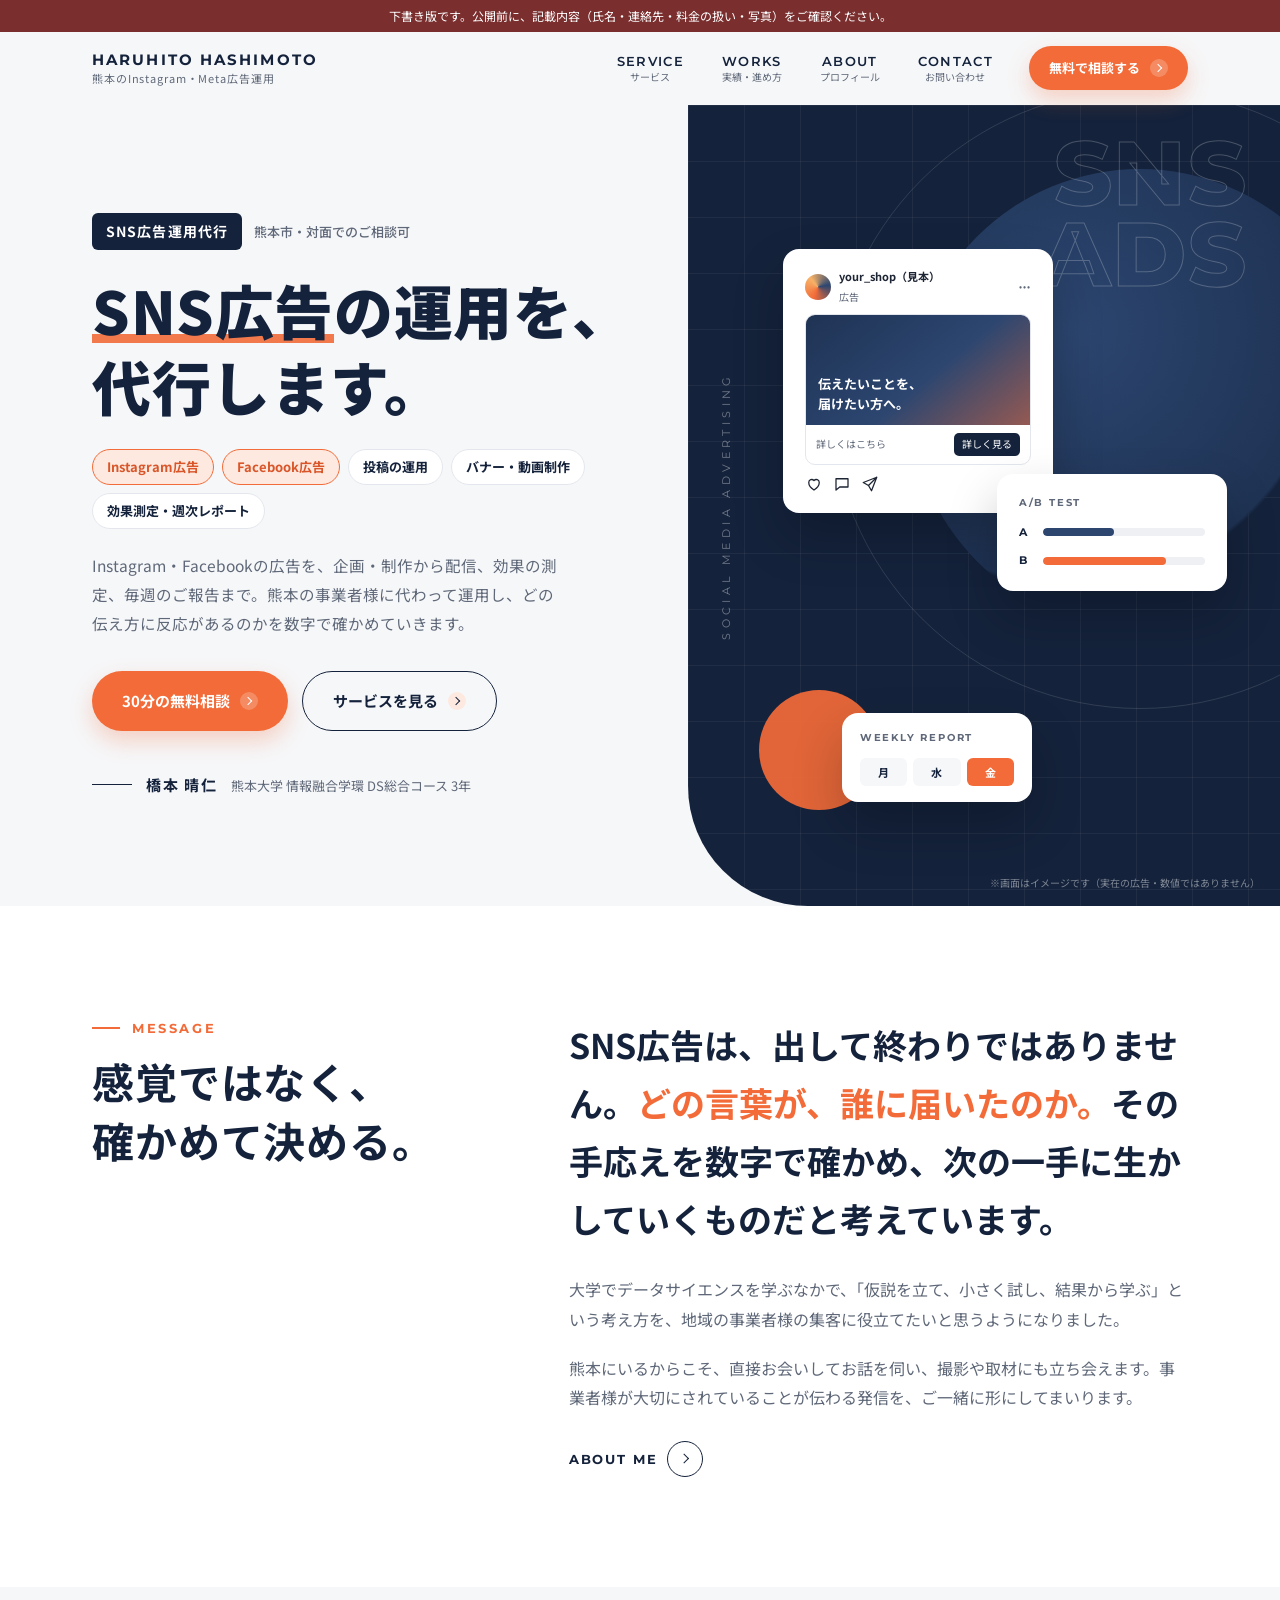
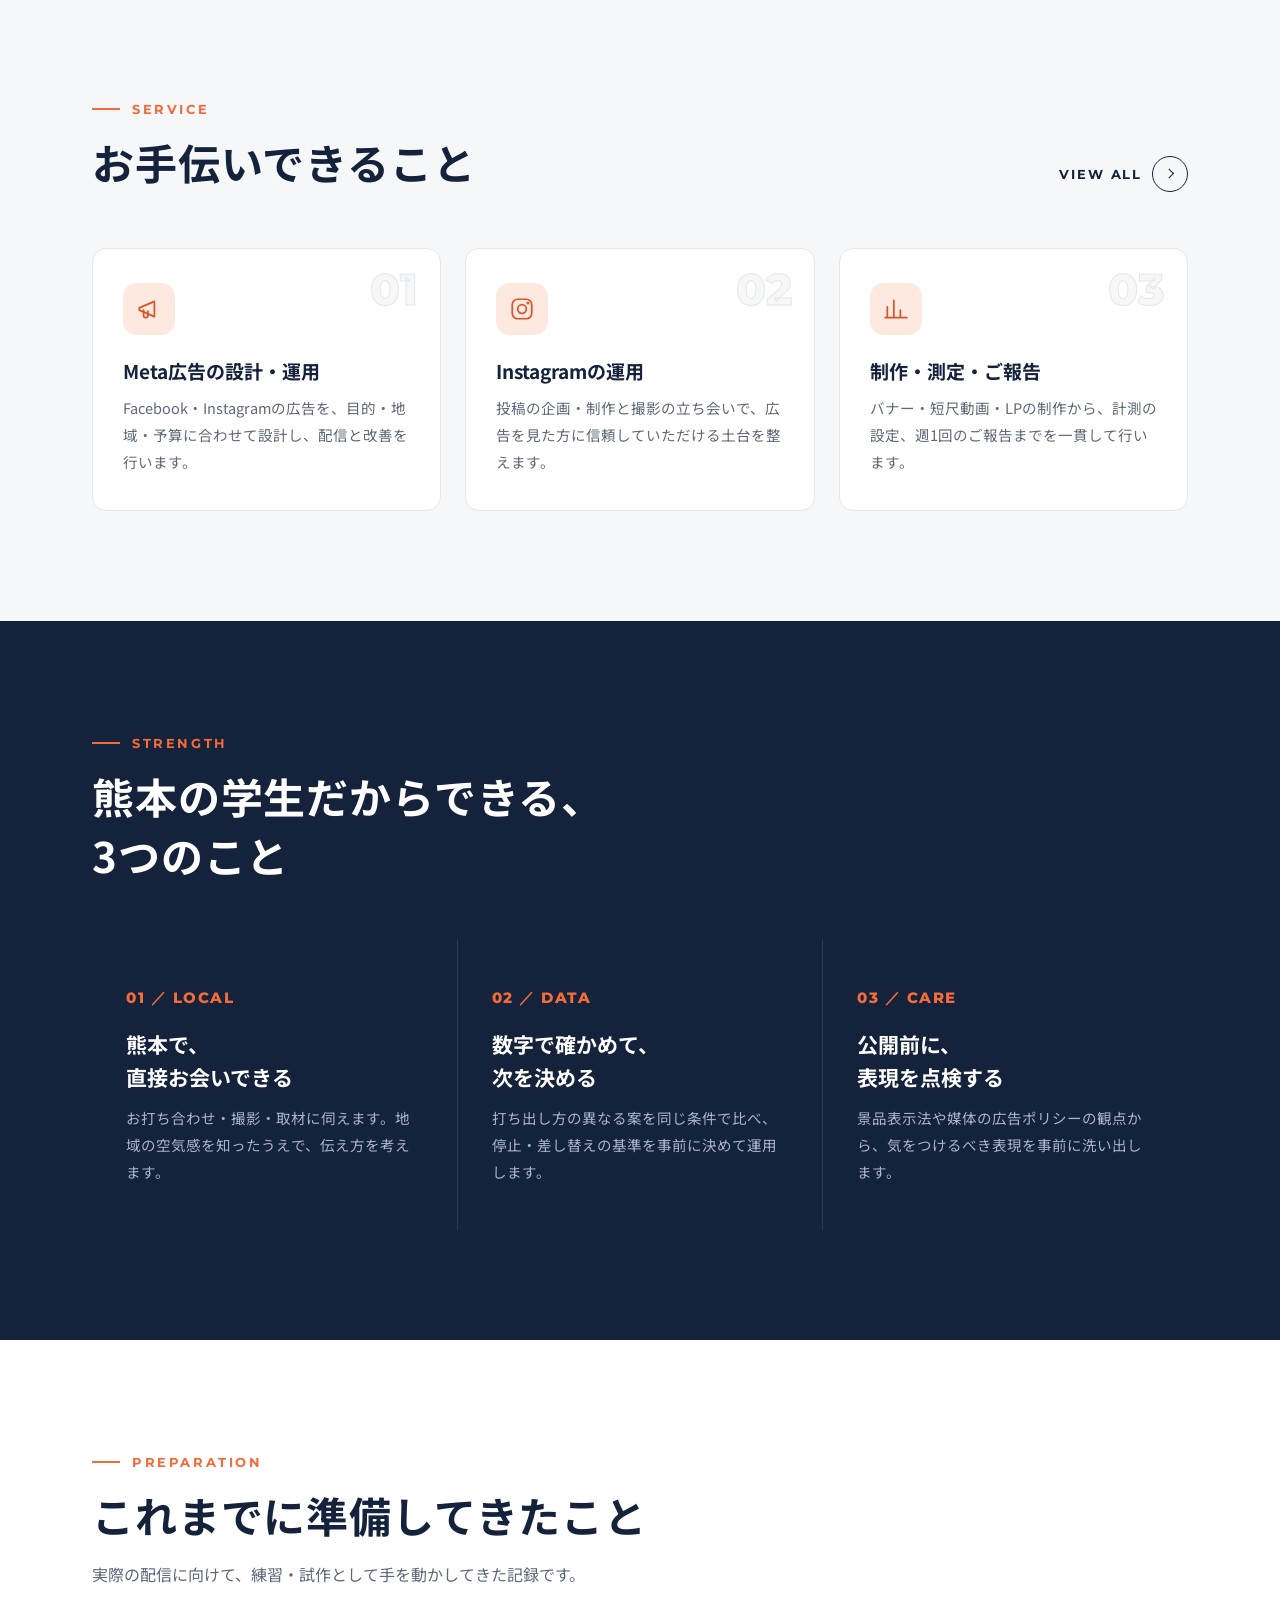
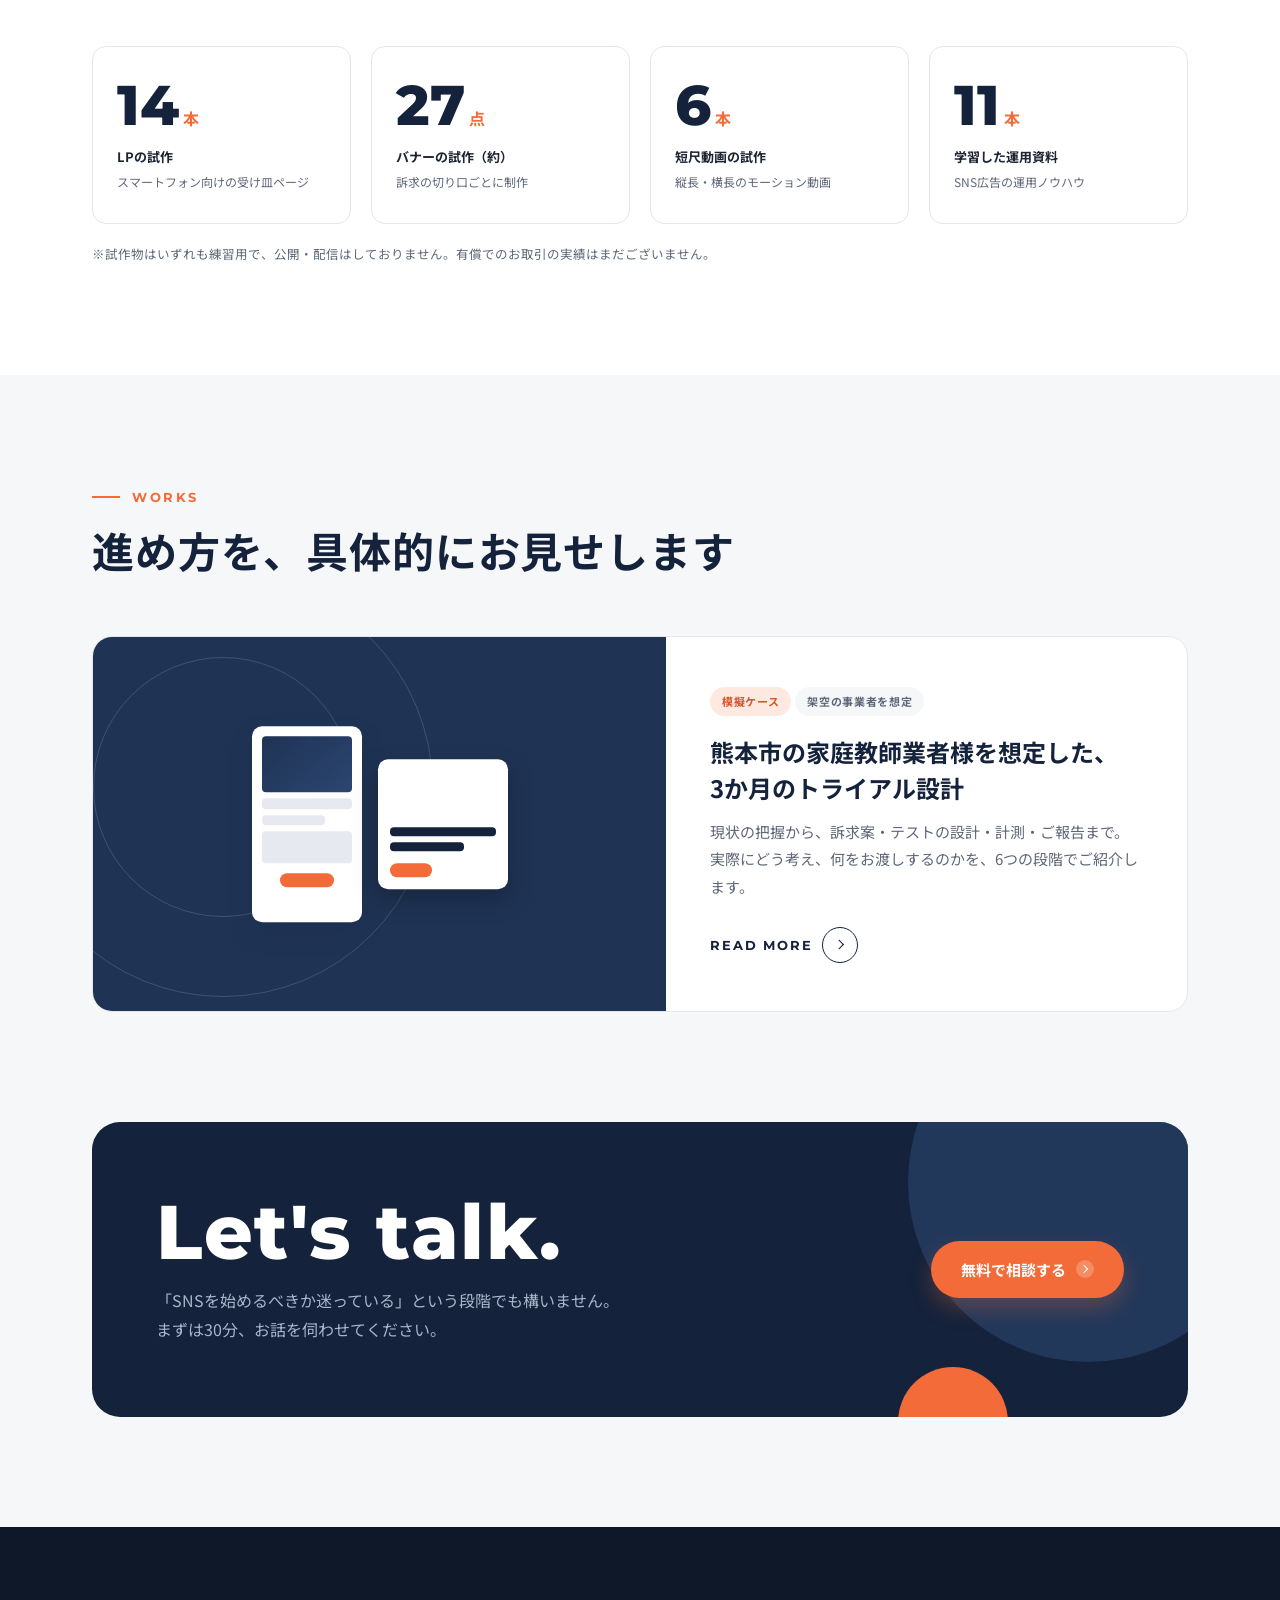
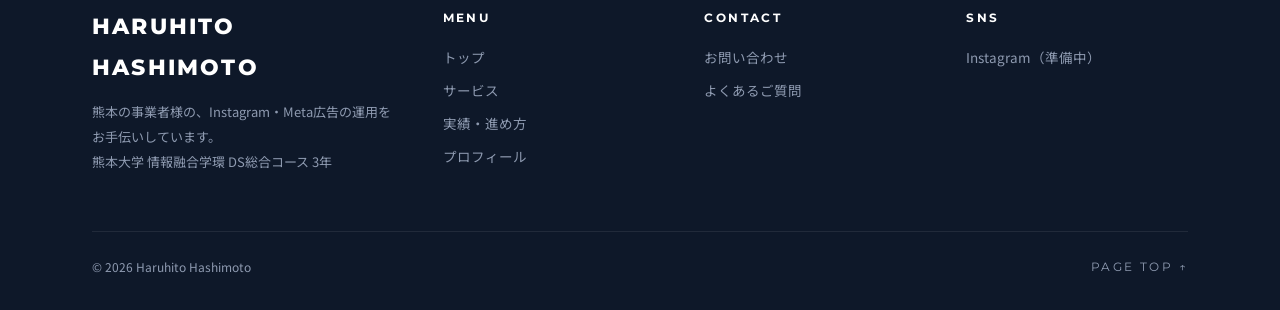
==== index.html @ 1f20626f "SNS広告運用の自己紹介HP（下書き版）を追加 Co-Authored-By: Claude Opus 5.5 <noreply@anthropic.com>" ====
<!doctype html>
<html lang="ja">
<head>
<meta charset="utf-8">
<meta name="viewport" content="width=device-width, initial-scale=1">
<title>熊本のInstagram・Meta広告運用｜橋本 晴仁</title>
<meta name="description" content="熊本の事業者様のInstagram・Meta広告の運用を、数字で確かめながらお手伝いします。熊本大学 情報融合学環 DS総合コース 3年 橋本 晴仁。">
<meta name="robots" content="noindex, nofollow"><!-- 下書きのため。公開時に外す -->
<link rel="preconnect" href="https://fonts.googleapis.com"><link rel="preconnect" href="https://fonts.gstatic.com" crossorigin>
<link href="https://fonts.googleapis.com/css2?family=Montserrat:wght@500;600;700;800&family=Noto+Sans+JP:wght@400;500;700;900&display=swap" rel="stylesheet">
<link rel="stylesheet" href="assets/style.css">
</head>
<body data-page="top">
<div id="site-header"></div>

<main>
  <!-- ファーストビュー：左に見出し、右に紺の面＋円＋重ねたカード -->
  <section class="fv">
    <div class="fv-text">
      <div class="fv-badge rv"><span>SNS広告運用代行</span>熊本市・対面でのご相談可</div>
      <h1 class="rv d1"><span class="ln"><span class="hl">SNS広告</span>の運用を、</span><br><span class="ln">代行します。</span></h1>
      <ul class="fv-tags rv d2" aria-label="対応内容">
        <li>Instagram広告</li><li>Facebook広告</li><li>投稿の運用</li><li>バナー・動画制作</li><li>効果測定・週次レポート</li>
      </ul>
      <p class="fv-lead rv d2">Instagram・Facebookの広告を、企画・制作から配信、効果の測定、毎週のご報告まで。熊本の事業者様に代わって運用し、どの伝え方に反応があるのかを数字で確かめていきます。</p>
      <div class="fv-cta rv d3">
        <a href="contact.html" class="btn btn-accent">30分の無料相談<span class="arw"></span></a>
        <a href="service.html" class="btn btn-line">サービスを見る<span class="arw"></span></a>
      </div>
      <div class="fv-who rv d3"><span><b>橋本 晴仁</b>　熊本大学 情報融合学環 DS総合コース 3年</span></div>
    </div>
    <div class="fv-visual" aria-hidden="true">
      <div class="grid"></div>
      <div class="orb o2"></div><div class="orb o1"></div><div class="orb o3"></div>
      <div class="vtext">SOCIAL MEDIA ADVERTISING</div>
      <div class="fv-big">SNS<br>ADS</div>
      <div class="fv-card c1">
        <div class="post-head"><i class="av"></i><div><b>your_shop（見本）</b><small>広告</small></div><span class="dots">•••</span></div>
        <div class="mini-ad"><div class="img">伝えたいことを、<br>届けたい方へ。</div><div class="bar"><span>詳しくはこちら</span><i>詳しく見る</i></div></div>
        <div class="post-act"><svg viewBox="0 0 24 24"><path d="M12 20s-7-4.4-7-10a4 4 0 0 1 7-2.6A4 4 0 0 1 19 10c0 5.6-7 10-7 10z"/></svg><svg viewBox="0 0 24 24"><path d="M4 5h16v11H9l-5 4z"/></svg><svg viewBox="0 0 24 24"><path d="M21 3L10 14M21 3l-7 18-4-7-7-4z"/></svg></div>
      </div>
      <div class="fv-card c2">
        <div class="cap">A/B TEST</div>
        <div class="ab">
          <div class="row"><b>A</b><div class="tr"><div class="fill" style="--w:44%"></div></div></div>
          <div class="row"><b>B</b><div class="tr"><div class="fill" style="--w:76%"></div></div></div>
        </div>
      </div>
      <div class="fv-card c3">
        <div class="cap">WEEKLY REPORT</div>
        <div class="week-mini"><span>月</span><span>水</span><span class="on">金</span></div>
      </div>
      <div class="fv-note">※画面はイメージです（実在の広告・数値ではありません）</div>
    </div>
    
  </section>

  <!-- メッセージ -->
  <section class="sec white">
    <div class="wrap message">
      <div class="head rv" style="margin:0"><span class="label">Message</span><h2>感覚ではなく、<br>確かめて決める。</h2></div>
      <div class="rv d1">
        <p class="big">SNS広告は、出して終わりではありません。<em>どの言葉が、誰に届いたのか。</em>その手応えを数字で確かめ、次の一手に生かしていくものだと考えています。</p>
        <div class="body" style="margin-top:28px">
          <p>大学でデータサイエンスを学ぶなかで、「仮説を立て、小さく試し、結果から学ぶ」という考え方を、地域の事業者様の集客に役立てたいと思うようになりました。</p>
          <p>熊本にいるからこそ、直接お会いしてお話を伺い、撮影や取材にも立ち会えます。事業者様が大切にされていることが伝わる発信を、ご一緒に形にしてまいります。</p>
        </div>
        <p style="margin-top:28px"><a href="about.html" class="more">ABOUT ME<i></i></a></p>
      </div>
    </div>
  </section>

  <!-- サービス -->
  <section class="sec">
    <div class="wrap">
      <div class="head rv" style="display:flex;justify-content:space-between;align-items:end;flex-wrap:wrap;gap:20px">
        <div><span class="label">Service</span><h2>お手伝いできること</h2></div>
        <a href="service.html" class="more">VIEW ALL<i></i></a>
      </div>
      <div class="cards">
        <a href="service.html#ads" class="card rv">
          <span class="no">01</span>
          <div class="ic"><svg viewBox="0 0 24 24"><path d="M3 11l14-6v14L3 13z"/><path d="M7 13v5a2 2 0 0 0 4 0v-4"/></svg></div>
          <h3>Meta広告の設計・運用</h3>
          <p>Facebook・Instagramの広告を、目的・地域・予算に合わせて設計し、配信と改善を行います。</p>
        </a>
        <a href="service.html#instagram" class="card rv d1">
          <span class="no">02</span>
          <div class="ic"><svg viewBox="0 0 24 24"><rect x="3" y="3" width="18" height="18" rx="5"/><circle cx="12" cy="12" r="4"/><circle cx="17.5" cy="6.5" r=".6"/></svg></div>
          <h3>Instagramの運用</h3>
          <p>投稿の企画・制作と撮影の立ち会いで、広告を見た方に信頼していただける土台を整えます。</p>
        </a>
        <a href="service.html#creative" class="card rv d2">
          <span class="no">03</span>
          <div class="ic"><svg viewBox="0 0 24 24"><path d="M4 20V10M10 20V4M16 20v-7M22 20H2"/></svg></div>
          <h3>制作・測定・ご報告</h3>
          <p>バナー・短尺動画・LPの制作から、計測の設定、週1回のご報告までを一貫して行います。</p>
        </a>
      </div>
    </div>
  </section>

  <!-- 強み -->
  <section class="sec navy">
    <div class="wrap">
      <div class="head rv"><span class="label">Strength</span><h2>熊本の学生だからできる、<br>3つのこと</h2></div>
      <div class="strengths rv">
        <div class="strength"><div class="num">01 ／ LOCAL</div><h3>熊本で、<br>直接お会いできる</h3><p>お打ち合わせ・撮影・取材に伺えます。地域の空気感を知ったうえで、伝え方を考えます。</p></div>
        <div class="strength"><div class="num">02 ／ DATA</div><h3>数字で確かめて、<br>次を決める</h3><p>打ち出し方の異なる案を同じ条件で比べ、停止・差し替えの基準を事前に決めて運用します。</p></div>
        <div class="strength"><div class="num">03 ／ CARE</div><h3>公開前に、<br>表現を点検する</h3><p>景品表示法や媒体の広告ポリシーの観点から、気をつけるべき表現を事前に洗い出します。</p></div>
      </div>
    </div>
  </section>

  <!-- 準備の記録（数字） -->
  <section class="sec white">
    <div class="wrap">
      <div class="head rv"><span class="label">Preparation</span><h2>これまでに準備してきたこと</h2><p>実際の配信に向けて、練習・試作として手を動かしてきた記録です。</p></div>
      <div class="stats">
        <div class="stat rv"><div class="v" data-count="16">16<small>本</small></div><div class="k">LPの試作</div><div class="d">スマートフォン向けの受け皿ページ</div></div>
        <div class="stat rv d1"><div class="v" data-count="30">30<small>点</small></div><div class="k">バナーの試作（約）</div><div class="d">訴求の切り口ごとに制作</div></div>
        <div class="stat rv d2"><div class="v" data-count="7">7<small>本</small></div><div class="k">短尺動画の試作</div><div class="d">縦長・横長のモーション動画</div></div>
        <div class="stat rv d3"><div class="v" data-count="12">12<small>本</small></div><div class="k">学習した運用資料</div><div class="d">SNS広告の運用ノウハウ</div></div>
      </div>
      <p class="small-note">※試作物はいずれも練習用で、公開・配信はしておりません。有償でのお取引の実績はまだございません。</p>
    </div>
  </section>

  <!-- 実績・進め方 -->
  <section class="sec">
    <div class="wrap">
      <div class="head rv"><span class="label">Works</span><h2>進め方を、具体的にお見せします</h2></div>
      <a href="works.html" class="case-teaser rv">
        <div class="vis" aria-hidden="true">
          <div class="ring" style="width:420px;height:420px;left:-80px;top:-60px"></div>
          <div class="ring" style="width:260px;height:260px;left:0;top:20px"></div>
          <div style="position:absolute;left:50%;top:50%;transform:translate(-50%,-50%);display:flex;gap:16px;align-items:center">
            <div class="m-lp" style="width:110px"><i class="h"></i><i style="height:6%"></i><i style="height:6%;width:70%"></i><i style="height:18%"></i><i class="b"></i></div>
            <div class="m-banner" style="width:130px"><i></i><i></i><i></i></div>
          </div>
        </div>
        <div class="body">
          <span class="chip">模擬ケース</span> <span class="chip gray">架空の事業者を想定</span>
          <h3 style="font-size:24px;color:var(--navy);margin:18px 0 12px;line-height:1.5">熊本市の家庭教師業者様を想定した、<br>3か月のトライアル設計</h3>
          <p style="color:var(--muted);font-size:15px">現状の把握から、訴求案・テストの設計・計測・ご報告まで。実際にどう考え、何をお渡しするのかを、6つの段階でご紹介します。</p>
          <p style="margin-top:26px"><span class="more">READ MORE<i></i></span></p>
        </div>
      </a>
    </div>
  </section>

  <!-- CTA -->
  <section class="sec" style="padding-top:0">
    <div class="wrap">
      <div class="cta-band rv">
        <div>
          <div class="en">Let's talk.</div>
          <p>「SNSを始めるべきか迷っている」という段階でも構いません。<br>まずは30分、お話を伺わせてください。</p>
        </div>
        <a href="contact.html" class="btn btn-accent">無料で相談する<span class="arw"></span></a>
      </div>
    </div>
  </section>
</main>

<div id="site-footer"></div>
<script src="assets/main.js"></script>
</body>
</html>
---- assets/style.css ----
/* =========================================================
   橋本 晴仁 ｜ 熊本のInstagram・Meta広告運用 HP 共通スタイル
   配色の割合：ベース70（明るいグレー・白）／メイン25（紺）／アクセント5（オレンジ）
   ========================================================= */
:root{
  --base:#f6f7f9; --white:#fff;
  --navy:#14223b; --navy-2:#1f3354; --navy-3:#2c4670;
  --accent:#f26b38; --accent-d:#d9562a; --accent-soft:#fde9df;
  --ink:#1d2433; --muted:#5f6878; --line:#e3e6ec;
  --en:"Montserrat",sans-serif;
  --radius:14px;
  --sec:110px;
  --ease:cubic-bezier(.25,1,.5,1);
}
*{margin:0;padding:0;box-sizing:border-box}
html{scroll-behavior:smooth}
body{font-family:"Noto Sans JP",sans-serif;font-size:16px;line-height:1.85;color:var(--ink);background:var(--base);-webkit-font-smoothing:antialiased}
a{color:inherit;text-decoration:none}
img{max-width:100%;display:block}
ul{list-style:none}
.wrap{max-width:1160px;margin:0 auto;padding:0 32px}
.en{font-family:var(--en)}
.sr{position:absolute;width:1px;height:1px;overflow:hidden;clip:rect(0 0 0 0)}

/* 下書き帯 */
.draft{background:#7a2e2e;color:#fff;font-size:12px;text-align:center;padding:5px 16px;position:relative;z-index:1001}

/* ---------- ヘッダー（固定・半透明＋ぼかし） ---------- */
.site-header{position:sticky;top:0;z-index:1000;background:rgba(246,247,249,.86);backdrop-filter:blur(10px);-webkit-backdrop-filter:blur(10px);border-bottom:1px solid transparent;transition:border-color .3s,background .3s}
.site-header.scrolled{border-color:var(--line);background:rgba(255,255,255,.92)}
.site-header .wrap{display:flex;align-items:center;justify-content:space-between;height:72px}
.brand{display:flex;flex-direction:column;line-height:1.2}
.brand .en{font-weight:700;font-size:15px;letter-spacing:.14em;color:var(--navy)}
.brand small{font-size:11px;color:var(--muted);letter-spacing:.08em;margin-top:3px}
.gnav{display:flex;align-items:center;gap:6px}
.gnav a.item{display:flex;flex-direction:column;align-items:center;padding:6px 16px;line-height:1.3;position:relative}
.gnav a.item .en{font-size:13px;font-weight:600;letter-spacing:.1em;color:var(--navy)}
.gnav a.item small{font-size:10px;color:var(--muted)}
.gnav a.item::after{content:"";position:absolute;left:16px;right:16px;bottom:0;height:2px;background:var(--accent);transform:scaleX(0);transform-origin:left;transition:transform .35s var(--ease)}
.gnav a.item:hover::after,.gnav a.item[aria-current="page"]::after{transform:scaleX(1)}
.gnav .btn{margin-left:14px}
.menu-btn{display:none;width:44px;height:44px;border:none;background:none;cursor:pointer;position:relative}
.menu-btn span{position:absolute;left:11px;right:11px;height:2px;background:var(--navy);transition:transform .3s,opacity .3s}
.menu-btn span:nth-child(1){top:16px}.menu-btn span:nth-child(2){top:21px}.menu-btn span:nth-child(3){top:26px}
body.menu-open .menu-btn span:nth-child(1){transform:translateY(5px) rotate(45deg)}
body.menu-open .menu-btn span:nth-child(2){opacity:0}
body.menu-open .menu-btn span:nth-child(3){transform:translateY(-5px) rotate(-45deg)}

/* ---------- ボタン ---------- */
.btn{display:inline-flex;align-items:center;gap:10px;font-weight:700;font-size:15px;padding:15px 30px;border-radius:999px;transition:transform .3s var(--ease),box-shadow .3s,background .3s;cursor:pointer;border:none;font-family:inherit}
.btn .arw{display:inline-block;width:18px;height:18px;border-radius:50%;background:rgba(255,255,255,.22);position:relative;transition:transform .3s var(--ease)}
.btn .arw::after{content:"";position:absolute;left:5px;top:6px;width:5px;height:5px;border-top:1.6px solid currentColor;border-right:1.6px solid currentColor;transform:rotate(45deg)}
.btn:hover{transform:translateY(-3px)}
.btn:hover .arw{transform:translateX(3px)}
.btn-accent{background:var(--accent);color:#fff;box-shadow:0 10px 22px rgba(242,107,56,.28)}
.btn-accent:hover{background:var(--accent-d);box-shadow:0 14px 26px rgba(242,107,56,.34)}
.btn-navy{background:var(--navy);color:#fff;box-shadow:0 10px 22px rgba(20,34,59,.18)}
.btn-line{border:1px solid var(--navy);color:var(--navy);background:transparent}
.btn-line .arw{background:var(--accent-soft)}
.btn-sm{padding:10px 20px;font-size:13px}

/* ---------- 見出し（英字ラベル＋日本語・大きなジャンプ率） ---------- */
.sec{padding:var(--sec) 0}
.sec.white{background:var(--white)}
.sec.navy{background:var(--navy);color:#dfe5ef}
.head{margin-bottom:56px}
.head .label{font-family:var(--en);font-weight:700;font-size:13px;letter-spacing:.2em;color:var(--accent);display:flex;align-items:center;gap:12px;text-transform:uppercase}
.head .label::before{content:"";width:28px;height:2px;background:var(--accent)}
.head h2{font-size:clamp(28px,3.6vw,42px);font-weight:700;line-height:1.4;color:var(--navy);margin-top:12px;letter-spacing:.02em}
.sec.navy .head h2{color:#fff}
.head p{color:var(--muted);margin-top:16px;max-width:42em}
.sec.navy .head p{color:#aab5c8}
.head.center{text-align:center}
.head.center .label{justify-content:center}
.head.center p{margin-left:auto;margin-right:auto}
.more{display:inline-flex;align-items:center;gap:10px;font-family:var(--en);font-weight:700;font-size:13px;letter-spacing:.14em;color:var(--navy)}
.more i{width:36px;height:36px;border-radius:50%;border:1px solid var(--navy);display:grid;place-items:center;transition:background .3s,transform .3s var(--ease)}
.more i::after{content:"";width:6px;height:6px;border-top:1.6px solid var(--navy);border-right:1.6px solid var(--navy);transform:rotate(45deg) translate(-1px,1px)}
.more:hover i{background:var(--accent-soft);transform:translateX(4px)}

/* ---------- トップ：ファーストビュー（分割＋重ねレイアウト） ---------- */
.fv{display:grid;grid-template-columns:1.05fr 1fr;min-height:calc(100vh - 72px - 27px);max-height:860px}
.fv-text{display:flex;flex-direction:column;justify-content:center;padding:64px 56px 64px max(32px,calc((100vw - 1160px)/2 + 32px))}
.fv-label{font-family:var(--en);font-weight:600;font-size:12px;letter-spacing:.24em;color:var(--muted)}
.fv-label b{color:var(--accent)}
.fv-badge{display:inline-flex;align-items:center;gap:12px;font-size:13px;color:var(--muted);font-weight:500}
.fv-badge span{background:var(--navy);color:#fff;font-weight:700;font-size:14px;letter-spacing:.08em;padding:6px 14px;border-radius:6px}
.fv-tags{display:flex;flex-wrap:wrap;gap:8px;margin:0 0 22px}
.fv-tags li{font-size:13px;font-weight:700;color:var(--navy);background:var(--white);border:1px solid var(--line);border-radius:999px;padding:5px 14px}
.fv-tags li:nth-child(-n+2){border-color:var(--accent);color:var(--accent-d);background:var(--accent-soft)}
.fv-big{position:absolute;right:32px;top:28px;font-family:var(--en);font-weight:800;font-size:clamp(56px,7vw,104px);line-height:.9;text-align:right;color:transparent;-webkit-text-stroke:1px rgba(255,255,255,.22);letter-spacing:.02em}
.post-head{display:flex;align-items:center;gap:8px;line-height:1.3}
.post-head .av{width:26px;height:26px;border-radius:50%;background:conic-gradient(from 200deg,var(--accent),#f7b267,var(--navy-3),var(--accent));padding:2px;flex:none}
.post-head b{display:block;font-size:11px;color:var(--ink)}
.post-head small{font-size:10px;color:var(--muted)}
.post-head .dots{margin-left:auto;font-size:9px;color:var(--muted);letter-spacing:1px}
.post-act{display:flex;gap:10px;margin-top:10px}
.post-act svg{width:18px;height:18px;fill:none;stroke:var(--ink);stroke-width:1.7;stroke-linejoin:round;stroke-linecap:round}
.fv h1 .ln{white-space:nowrap}
.fv h1{font-size:clamp(34px,4.6vw,64px);line-height:1.28;font-weight:900;color:var(--navy);margin:22px 0 26px;letter-spacing:.01em}
.fv h1 .hl{position:relative;display:inline-block}
.fv h1 .hl::after{content:"";position:absolute;left:0;right:0;bottom:.08em;height:.16em;background:var(--accent);z-index:-1;opacity:.9;transform:scaleX(0);transform-origin:left;animation:line 1s var(--ease) .9s forwards}
@keyframes line{to{transform:scaleX(1)}}
.fv-lead{color:var(--muted);max-width:30em;font-size:15.5px}
.fv-cta{display:flex;gap:14px;flex-wrap:wrap;margin-top:34px}
.fv-who{margin-top:40px;display:flex;align-items:center;gap:14px;font-size:13px;color:var(--muted)}
.fv-who b{color:var(--navy);font-size:15px;letter-spacing:.12em}
.fv-who::before{content:"";width:40px;height:1px;background:var(--navy)}

.fv-visual{background:var(--navy);position:relative;overflow:hidden;border-bottom-left-radius:120px}
.fv-visual .grid{position:absolute;inset:0;background-image:linear-gradient(rgba(255,255,255,.05) 1px,transparent 1px),linear-gradient(90deg,rgba(255,255,255,.05) 1px,transparent 1px);background-size:56px 56px}
.fv-visual .orb{position:absolute;border-radius:50%}
.fv-visual .orb.o1{width:460px;height:460px;right:-90px;top:8%;background:radial-gradient(circle at 35% 35%,var(--navy-3),var(--navy-2) 60%,transparent 61%)}
.fv-visual .orb.o2{width:620px;height:620px;right:-170px;top:calc(8% - 80px);border:1px solid rgba(255,255,255,.12)}
.fv-visual .orb.o3{width:120px;height:120px;left:12%;bottom:12%;background:var(--accent);opacity:.92}
.fv-visual .vtext{position:absolute;left:28px;top:50%;transform:translateY(-50%) rotate(180deg);writing-mode:vertical-rl;font-family:var(--en);font-size:11px;letter-spacing:.4em;color:rgba(255,255,255,.4)}
.fv-card{position:absolute;background:#fff;border-radius:16px;box-shadow:0 24px 50px rgba(0,0,0,.22);padding:20px 22px;animation:float 6s ease-in-out infinite}
.fv-card .cap{font-family:var(--en);font-size:10px;font-weight:700;letter-spacing:.18em;color:var(--muted)}
.fv-card.c1{width:270px;left:16%;top:18%}
.fv-card.c2{width:230px;right:9%;top:46%;animation-delay:-2s}
.fv-card.c3{width:190px;left:26%;bottom:13%;animation-delay:-4s;padding:16px 18px}
@keyframes float{0%,100%{transform:translateY(0)}50%{transform:translateY(-10px)}}
.mini-ad{margin-top:10px;border-radius:10px;overflow:hidden;border:1px solid var(--line)}
.mini-ad .img{height:110px;background:linear-gradient(140deg,var(--navy-2),var(--navy-3) 55%,var(--accent) 140%);display:flex;align-items:flex-end;padding:12px;color:#fff;font-weight:700;font-size:13px;line-height:1.5}
.mini-ad .bar{display:flex;justify-content:space-between;align-items:center;padding:8px 10px;font-size:10px;color:var(--muted)}
.mini-ad .bar i{font-style:normal;background:var(--navy);color:#fff;border-radius:5px;padding:2px 8px}
.ab{margin-top:10px}
.ab .row{display:flex;align-items:center;gap:8px;font-size:11px;color:var(--muted);margin-top:8px}
.ab .row b{font-family:var(--en);color:var(--navy);width:16px}
.ab .tr{flex:1;height:8px;background:#eef0f4;border-radius:5px;overflow:hidden}
.ab .fill{height:100%;width:0;border-radius:5px;background:var(--navy-3);animation:grow 1.6s var(--ease) 1.2s forwards}
.ab .row:nth-child(2) .fill{background:var(--accent);animation-delay:1.5s}
@keyframes grow{to{width:var(--w)}}
.week-mini{display:flex;gap:6px;margin-top:10px}
.week-mini span{flex:1;text-align:center;font-size:11px;font-weight:700;color:var(--navy);background:var(--base);border-radius:6px;padding:4px 0}
.week-mini span.on{background:var(--accent);color:#fff}
.fv-note{position:absolute;right:20px;bottom:14px;font-size:10px;color:rgba(255,255,255,.45)}
.scroll-hint{position:absolute;left:max(32px,calc((100vw - 1160px)/2 + 32px));bottom:24px;font-family:var(--en);font-size:10px;letter-spacing:.3em;color:var(--muted);display:flex;align-items:center;gap:10px}
.scroll-hint::after{content:"";width:60px;height:1px;background:linear-gradient(90deg,var(--navy) 50%,var(--line) 50%);background-size:200% 100%;animation:scr 2s linear infinite}
@keyframes scr{from{background-position:100% 0}to{background-position:-100% 0}}

/* ---------- トップ：メッセージ ---------- */
.message{display:grid;grid-template-columns:.8fr 1.2fr;gap:64px;align-items:start}
.message .big{font-size:clamp(24px,2.8vw,34px);font-weight:700;line-height:1.7;color:var(--navy)}
.message .big em{font-style:normal;color:var(--accent)}
.message p+p{margin-top:1.2em}
.message .body{color:var(--muted)}

/* ---------- カード類 ---------- */
.cards{display:grid;grid-template-columns:repeat(auto-fit,minmax(280px,1fr));gap:24px}
.card{background:var(--white);border:1px solid var(--line);border-radius:var(--radius);padding:34px 30px;transition:transform .35s var(--ease),box-shadow .35s;position:relative;overflow:hidden}
.card:hover{transform:translateY(-4px) scale(1.01);box-shadow:0 18px 36px rgba(20,34,59,.09)}
.card .no{font-family:var(--en);font-weight:800;font-size:44px;line-height:1;color:var(--base);-webkit-text-stroke:1px var(--line);position:absolute;right:22px;top:18px}
.card .ic{width:52px;height:52px;border-radius:14px;background:var(--accent-soft);display:grid;place-items:center;margin-bottom:22px}
.card .ic svg{width:26px;height:26px;stroke:var(--accent-d);fill:none;stroke-width:1.6;stroke-linecap:round;stroke-linejoin:round}
.card h3{font-size:19px;color:var(--navy);line-height:1.5;margin-bottom:10px}
.card p{font-size:14.5px;color:var(--muted)}
.card ul{margin-top:16px;border-top:1px dashed var(--line);padding-top:14px}
.card li{font-size:13.5px;padding-left:18px;position:relative;margin-top:4px}
.card li::before{content:"";position:absolute;left:0;top:.75em;width:8px;height:2px;background:var(--accent)}

/* 強み（紺の帯） */
.strengths{display:grid;grid-template-columns:repeat(3,1fr);gap:1px;background:rgba(255,255,255,.1);border-radius:var(--radius);overflow:hidden}
.strength{background:var(--navy);padding:44px 34px}
.strength .num{font-family:var(--en);font-weight:800;font-size:15px;color:var(--accent);letter-spacing:.1em}
.strength h3{color:#fff;font-size:21px;line-height:1.55;margin:16px 0 12px}
.strength p{font-size:14.5px;color:#aab5c8}

/* 数字ブロック */
.stats{display:grid;grid-template-columns:repeat(4,1fr);gap:20px}
.stat{background:var(--white);border-radius:var(--radius);padding:30px 24px;border:1px solid var(--line)}
.stat .v{font-family:var(--en);font-weight:800;font-size:56px;line-height:1;color:var(--navy)}
.stat .v small{font-family:"Noto Sans JP";font-size:16px;font-weight:700;margin-left:4px;color:var(--accent)}
.stat .k{font-size:13px;font-weight:700;color:var(--ink);margin-top:12px}
.stat .d{font-size:12px;color:var(--muted);margin-top:2px}
.small-note{font-size:12.5px;color:var(--muted);margin-top:18px}

/* 2カラム紹介 */
.split{display:grid;grid-template-columns:1fr 1fr;gap:64px;align-items:center}
.photo-slot{aspect-ratio:4/5;border-radius:20px;background:linear-gradient(160deg,#e9ecf2,#dfe3ea);position:relative;overflow:hidden;display:grid;place-items:center;color:var(--muted);font-size:13px;text-align:center}
.photo-slot::before{content:"";position:absolute;width:38%;aspect-ratio:1;border-radius:50%;background:#cfd5df;top:22%}
.photo-slot::after{content:"";position:absolute;width:70%;aspect-ratio:1.4;border-radius:50% 50% 0 0;background:#cfd5df;bottom:-8%}
.photo-slot span{position:relative;z-index:1;background:rgba(255,255,255,.85);padding:6px 14px;border-radius:999px;margin-top:40%}
.photo-wrap{position:relative}
.photo-wrap .tag{position:absolute;right:-18px;bottom:36px;background:var(--navy);color:#fff;border-radius:12px;padding:16px 20px;font-size:12px;line-height:1.6;box-shadow:0 16px 30px rgba(20,34,59,.25)}
.photo-wrap .tag b{font-family:var(--en);display:block;font-size:11px;letter-spacing:.2em;color:var(--accent)}

/* 実績ティザー */
.case-teaser{display:grid;grid-template-columns:1.1fr 1fr;background:var(--white);border-radius:20px;overflow:hidden;border:1px solid var(--line);transition:box-shadow .35s}
.case-teaser:hover{box-shadow:0 22px 44px rgba(20,34,59,.1)}
.case-teaser .vis{background:var(--navy-2);position:relative;min-height:320px;overflow:hidden}
.case-teaser .vis .ring{position:absolute;border-radius:50%;border:1px solid rgba(255,255,255,.15)}
.case-teaser .body{padding:48px 44px}
.chip{display:inline-block;font-size:11px;font-weight:700;padding:4px 12px;border-radius:999px;background:var(--accent-soft);color:var(--accent-d);letter-spacing:.06em}
.chip.gray{background:var(--base);color:var(--muted)}

/* CTA帯 */
.cta-band{background:var(--navy);border-radius:28px;padding:72px 64px;display:grid;grid-template-columns:1.3fr auto;gap:40px;align-items:center;position:relative;overflow:hidden;color:#fff}
.cta-band::before{content:"";position:absolute;right:-80px;top:-120px;width:360px;height:360px;border-radius:50%;background:var(--navy-3);opacity:.6}
.cta-band::after{content:"";position:absolute;right:180px;bottom:-60px;width:110px;height:110px;border-radius:50%;background:var(--accent)}
.cta-band > *{position:relative;z-index:1}
.cta-band .en{font-weight:800;font-size:clamp(40px,6vw,76px);line-height:1;letter-spacing:.02em}
.cta-band p{color:#aab5c8;margin-top:16px}

/* ---------- 下層ページ共通 ---------- */
.page-hero{padding:80px 0 72px;position:relative;overflow:hidden;background:var(--white);border-bottom:1px solid var(--line)}
.page-hero::after{content:"";position:absolute;right:-120px;top:-160px;width:440px;height:440px;border-radius:50%;background:var(--base)}
.page-hero::before{content:"";position:absolute;right:120px;bottom:-40px;width:90px;height:90px;border-radius:50%;background:var(--accent);opacity:.9;z-index:1}
.page-hero .wrap{position:relative;z-index:2}
.crumb{font-size:12px;color:var(--muted);display:flex;gap:10px;align-items:center}
.crumb a:hover{color:var(--accent)}
.crumb span::before{content:"／";margin-right:10px;color:var(--line)}
.page-hero h1{margin-top:28px;line-height:1}
.page-hero h1 .en{display:block;font-weight:800;font-size:clamp(48px,8vw,104px);color:var(--navy);letter-spacing:.01em}
.page-hero h1 .ja{display:flex;align-items:center;gap:12px;font-size:15px;font-weight:700;color:var(--accent);margin-top:18px;letter-spacing:.1em}
.page-hero h1 .ja::before{content:"";width:28px;height:2px;background:var(--accent)}
.page-hero .intro{max-width:40em;margin-top:28px;color:var(--muted)}

/* 課題と解決の対比 */
.versus{display:grid;grid-template-columns:1fr 80px 1fr;align-items:stretch}
.vs-col{border-radius:var(--radius);padding:36px 32px}
.vs-col.problem{background:var(--white);border:1px solid var(--line)}
.vs-col.solve{background:var(--navy);color:#dfe5ef}
.vs-col h3{font-size:13px;font-family:var(--en);letter-spacing:.2em;margin-bottom:6px}
.vs-col.problem h3{color:var(--muted)}
.vs-col.solve h3{color:var(--accent)}
.vs-col .t{font-size:20px;font-weight:700;margin-bottom:18px}
.vs-col.problem .t{color:var(--navy)}
.vs-col.solve .t{color:#fff}
.vs-col li{padding:12px 0 12px 30px;border-top:1px solid var(--line);position:relative;font-size:15px}
.vs-col.solve li{border-color:rgba(255,255,255,.12)}
.vs-col.problem li::before{content:"?";position:absolute;left:0;top:13px;width:20px;height:20px;border-radius:50%;background:var(--base);color:var(--muted);font-size:11px;font-weight:700;display:grid;place-items:center;font-family:var(--en)}
.vs-col.solve li::before{content:"";position:absolute;left:4px;top:19px;width:10px;height:6px;border-left:2px solid var(--accent);border-bottom:2px solid var(--accent);transform:rotate(-45deg)}
.vs-mid{display:grid;place-items:center}
.vs-mid i{width:52px;height:52px;border-radius:50%;background:var(--accent);display:grid;place-items:center;box-shadow:0 10px 20px rgba(242,107,56,.3)}
.vs-mid i::after{content:"";width:10px;height:10px;border-top:2px solid #fff;border-right:2px solid #fff;transform:rotate(45deg) translate(-2px,2px)}

/* サービス詳細（左右の行） */
.svc-row{display:grid;grid-template-columns:90px 1fr 1.1fr;gap:36px;padding:44px 0;border-top:1px solid var(--line);align-items:start}
.svc-row:last-child{border-bottom:1px solid var(--line)}
.svc-row .n{font-family:var(--en);font-weight:800;font-size:40px;color:var(--accent);line-height:1}
.svc-row h3{font-size:22px;color:var(--navy);line-height:1.5}
.svc-row h3 small{display:block;font-family:var(--en);font-size:11px;letter-spacing:.2em;color:var(--muted);font-weight:600;margin-bottom:6px}
.svc-row p{color:var(--muted);font-size:15px}
.svc-row ul{display:flex;flex-wrap:wrap;gap:8px;margin-top:16px}
.svc-row li{font-size:12.5px;background:var(--white);border:1px solid var(--line);border-radius:999px;padding:4px 14px}

/* 縦のタイムライン（進め方・思考プロセス） */
.timeline{position:relative;padding-left:0}
.timeline::before{content:"";position:absolute;left:31px;top:10px;bottom:10px;width:2px;background:var(--line)}
.timeline .prog{position:absolute;left:31px;top:10px;width:2px;background:var(--accent);height:0;transition:height .2s linear}
.tl-item{display:grid;grid-template-columns:64px 1fr;gap:28px;padding-bottom:44px;position:relative}
.tl-item:last-child{padding-bottom:0}
.tl-dot{width:64px;height:64px;border-radius:50%;background:var(--white);border:2px solid var(--line);display:grid;place-items:center;font-family:var(--en);font-weight:800;color:var(--navy);font-size:18px;position:relative;z-index:1;transition:border-color .4s,background .4s,color .4s}
.tl-item.in .tl-dot{border-color:var(--accent);background:var(--accent);color:#fff}
.tl-body{background:var(--white);border:1px solid var(--line);border-radius:var(--radius);padding:26px 30px}
.tl-body .when{font-family:var(--en);font-size:11px;font-weight:700;letter-spacing:.18em;color:var(--accent)}
.tl-body h3{font-size:19px;color:var(--navy);margin:4px 0 8px}
.tl-body p{font-size:14.5px;color:var(--muted)}
.tl-body .out{margin-top:14px;padding:12px 16px;background:var(--base);border-radius:10px;font-size:13.5px}
.tl-body .out b{color:var(--navy);margin-right:6px}

/* 表 */
.table{width:100%;border-collapse:collapse;background:var(--white);border-radius:var(--radius);overflow:hidden;border:1px solid var(--line)}
.table th,.table td{padding:18px 24px;text-align:left;border-bottom:1px solid var(--line);vertical-align:top;font-size:15px}
.table tr:last-child th,.table tr:last-child td{border-bottom:none}
.table th{width:11em;background:#fafbfc;color:var(--navy);font-weight:700}

/* 制作の記録（試作の種類） */
.works-grid{display:grid;grid-template-columns:repeat(3,1fr);gap:24px}
.work{background:var(--white);border-radius:var(--radius);overflow:hidden;border:1px solid var(--line);transition:transform .35s var(--ease),box-shadow .35s}
.work:hover{transform:scale(1.02);box-shadow:0 18px 36px rgba(20,34,59,.1)}
.work .thumb{aspect-ratio:4/3;position:relative;overflow:hidden;display:grid;place-items:center}
.work .thumb.t1{background:linear-gradient(150deg,#e8ecf3,#d9dfe9)}
.work .thumb.t2{background:linear-gradient(150deg,var(--navy-2),var(--navy-3))}
.work .thumb.t3{background:linear-gradient(150deg,#fbe3d7,#f7cdb9)}
.work .body{padding:22px 24px}
.work h3{font-size:17px;color:var(--navy);margin:8px 0 6px}
.work p{font-size:13.5px;color:var(--muted)}
/* サムネイル内の模式図 */
.m-lp{width:46%;aspect-ratio:9/16;background:#fff;border-radius:10px;box-shadow:0 10px 24px rgba(20,34,59,.15);padding:10px;display:flex;flex-direction:column;gap:6px}
.m-lp i{display:block;border-radius:4px;background:#e6e9ef}
.m-lp i.h{height:32%;background:linear-gradient(140deg,var(--navy-2),var(--navy-3))}
.m-lp i.b{height:8%;width:60%;margin:4px auto 0;background:var(--accent);border-radius:99px}
.m-banner{width:58%;aspect-ratio:1;border-radius:10px;background:#fff;padding:12px;display:flex;flex-direction:column;justify-content:flex-end;gap:6px;box-shadow:0 10px 24px rgba(0,0,0,.25)}
.m-banner i{display:block;height:9px;border-radius:4px;background:var(--navy)}
.m-banner i:nth-child(2){width:70%}
.m-banner i:nth-child(3){width:40%;height:14px;background:var(--accent);border-radius:99px;margin-top:6px}
.m-video{width:34%;aspect-ratio:9/16;border-radius:12px;background:var(--navy);position:relative;box-shadow:0 10px 24px rgba(20,34,59,.25)}
.m-video::before{content:"";position:absolute;left:50%;top:50%;transform:translate(-35%,-50%);border-left:16px solid #fff;border-top:10px solid transparent;border-bottom:10px solid transparent}
.m-video::after{content:"";position:absolute;left:10%;right:10%;bottom:8%;height:3px;border-radius:2px;background:linear-gradient(90deg,var(--accent) 45%,rgba(255,255,255,.3) 45%)}

/* プロフィール */
.profile-top{display:grid;grid-template-columns:.85fr 1.15fr;gap:72px;align-items:center}
.profile-name .ja{font-size:clamp(34px,4vw,48px);font-weight:900;color:var(--navy);letter-spacing:.12em;line-height:1.2}
.profile-name .en{font-size:13px;letter-spacing:.32em;color:var(--muted);margin-top:10px;font-weight:600}
.profile-name .role{display:inline-block;margin-top:20px;background:var(--navy);color:#fff;font-size:13px;border-radius:999px;padding:6px 16px}
.story p{color:var(--muted)}
.story p+p{margin-top:1.2em}
.honest{margin-top:28px;border-left:3px solid var(--accent);background:var(--white);padding:18px 22px;font-size:14px;color:var(--muted);border-radius:0 10px 10px 0}
.promises{display:grid;grid-template-columns:repeat(3,1fr);gap:20px}
.promise{border-top:2px solid var(--navy);padding-top:22px}
.promise .n{font-family:var(--en);font-weight:800;color:var(--accent);font-size:14px;letter-spacing:.1em}
.promise h3{font-size:17px;color:var(--navy);margin:6px 0 8px;line-height:1.55}
.promise p{font-size:14px;color:var(--muted)}

/* お問い合わせ */
.contact-grid{display:grid;grid-template-columns:1.3fr .7fr;gap:48px;align-items:start}
.form{background:var(--white);border:1px solid var(--line);border-radius:20px;padding:44px}
.field{margin-bottom:24px}
.field label{display:flex;align-items:center;gap:8px;font-weight:700;font-size:14px;color:var(--navy);margin-bottom:8px}
.req{font-size:10px;background:var(--accent);color:#fff;border-radius:4px;padding:1px 6px;font-weight:700}
.opt{font-size:10px;background:var(--base);color:var(--muted);border-radius:4px;padding:1px 6px;font-weight:700}
.field input,.field select,.field textarea{width:100%;font:inherit;font-size:16px;padding:14px 16px;border:1px solid var(--line);border-radius:10px;background:#fbfbfc;transition:border-color .25s,box-shadow .25s,background .25s;color:var(--ink)}
.field textarea{min-height:160px;resize:vertical}
.field input:focus,.field select:focus,.field textarea:focus{outline:none;border-color:var(--accent);background:#fff;box-shadow:0 0 0 4px rgba(242,107,56,.12)}
.field input:valid:not(:placeholder-shown){border-color:#9fc9ad}
.radios{display:flex;flex-wrap:wrap;gap:10px}
.radios label{font-weight:500;font-size:14px;color:var(--ink);border:1px solid var(--line);border-radius:999px;padding:8px 16px;cursor:pointer;margin:0;transition:all .25s}
.radios input{position:absolute;opacity:0;pointer-events:none}
.radios input:checked + span{color:var(--accent-d)}
.radios label:has(input:checked){border-color:var(--accent);background:var(--accent-soft)}
.form .agree{font-size:13px;color:var(--muted);margin:8px 0 24px}
.form-msg{display:none;margin-top:20px;padding:16px 18px;background:var(--accent-soft);border-radius:10px;font-size:14px;color:var(--accent-d)}
.form-msg.show{display:block}
.side-box{background:var(--navy);color:#dfe5ef;border-radius:20px;padding:34px 30px}
.side-box h3{color:#fff;font-size:17px;margin-bottom:14px}
.side-box dl{display:grid;grid-template-columns:5em 1fr;row-gap:10px;font-size:14px}
.side-box dt{color:var(--accent)}
.side-box + .side-box{margin-top:20px;background:var(--white);color:var(--ink);border:1px solid var(--line)}
.side-box + .side-box h3{color:var(--navy)}
.side-box ol{padding-left:1.3em;font-size:14px;color:var(--muted)}
.side-box ol li{list-style:decimal;margin-top:6px}

/* FAQ */
.faq{max-width:860px}
.faq details{background:var(--white);border:1px solid var(--line);border-radius:12px;margin-bottom:12px;transition:box-shadow .3s}
.faq details[open]{box-shadow:0 10px 24px rgba(20,34,59,.06)}
.faq summary{cursor:pointer;list-style:none;padding:22px 26px;font-weight:700;color:var(--navy);display:flex;gap:16px;align-items:center}
.faq summary::-webkit-details-marker{display:none}
.faq summary::before{content:"Q";font-family:var(--en);font-weight:800;color:var(--accent);font-size:20px}
.faq summary::after{content:"";margin-left:auto;width:10px;height:10px;border-right:2px solid var(--navy);border-bottom:2px solid var(--navy);transform:rotate(45deg);transition:transform .3s;flex:none}
.faq details[open] summary::after{transform:rotate(-135deg)}
.faq details p{padding:0 26px 24px 58px;color:var(--muted);font-size:15px}

/* ---------- フッター ---------- */
.site-footer{background:#0e1829;color:#8e9ab0;padding:80px 0 32px;margin-top:0}
.ft-top{display:grid;grid-template-columns:1.4fr 1fr 1fr 1fr;gap:40px;padding-bottom:56px;border-bottom:1px solid rgba(255,255,255,.08)}
.ft-brand .en{font-weight:800;font-size:22px;color:#fff;letter-spacing:.1em}
.ft-brand p{font-size:13px;margin-top:12px;line-height:1.9}
.ft-col h4{font-family:var(--en);font-size:12px;letter-spacing:.2em;color:#fff;margin-bottom:16px}
.ft-col li{font-size:13.5px;margin-top:8px}
.ft-col a:hover{color:var(--accent)}
.ft-bottom{display:flex;justify-content:space-between;padding-top:24px;font-size:12px;flex-wrap:wrap;gap:8px}
.pagetop{font-family:var(--en);letter-spacing:.2em}

/* スマホの下部固定ボタン */
.sp-cta{display:none}

/* ---------- 動き：スクロールで出現（ボタン・カード・出現に限定） ---------- */
.rv{opacity:0;transform:translateY(24px);transition:opacity .9s var(--ease),transform .9s var(--ease)}
.rv.in{opacity:1;transform:none}
.rv.d1{transition-delay:.1s}.rv.d2{transition-delay:.2s}.rv.d3{transition-delay:.3s}
@media (prefers-reduced-motion:reduce){
  *,*::before,*::after{animation-duration:.01ms !important;animation-iteration-count:1 !important;transition-duration:.01ms !important}
  .rv{opacity:1;transform:none}
}

/* ---------- タブレット・スマホ ---------- */
@media (max-width:1000px){
  .gnav{position:fixed;inset:0;top:0;background:var(--navy);flex-direction:column;justify-content:center;gap:4px;opacity:0;pointer-events:none;transition:opacity .35s;z-index:-1}
  body.menu-open .gnav{opacity:1;pointer-events:auto}
  .gnav a.item{padding:14px}
  .gnav a.item .en{color:#fff;font-size:26px}
  .gnav a.item small{color:#aab5c8;font-size:12px}
  .gnav a.item::after{display:none}
  .gnav .btn{margin:20px 0 0}
  .menu-btn{display:block;z-index:2}
  body.menu-open .menu-btn span{background:#fff}
  body.menu-open .brand{color:#fff;position:relative;z-index:2}
  body.menu-open .brand .en{color:#fff}
  body.menu-open .site-header{background:transparent;border-color:transparent;backdrop-filter:none}
  .fv{grid-template-columns:1fr;max-height:none;min-height:0}
  .fv-text{padding:56px 32px 48px}
  .fv-visual{min-height:440px;border-bottom-left-radius:0;border-top-left-radius:80px;margin-left:24px}
  .scroll-hint{display:none}
  .message,.split,.profile-top,.contact-grid,.case-teaser{grid-template-columns:1fr;gap:40px}
  .strengths{grid-template-columns:1fr}
  .stats{grid-template-columns:1fr 1fr}
  .promises{grid-template-columns:1fr 1fr}
  .works-grid{grid-template-columns:1fr 1fr}
  .cta-band{grid-template-columns:1fr;padding:56px 36px}
  .ft-top{grid-template-columns:1fr 1fr}
  .svc-row{grid-template-columns:60px 1fr;gap:12px 24px}
  .svc-row > div:last-child{grid-column:2}
  .photo-wrap .tag{right:12px}
}
@media (max-width:640px){
  :root{--sec:64px}
  .wrap{padding:0 16px}
  body{font-size:15px;padding-bottom:68px}
  .site-header .wrap{height:62px}
  .fv-text{padding:44px 16px 40px}
  .fv h1{font-size:clamp(34px,10vw,44px)}
  .fv-visual{min-height:400px;margin-left:16px;border-top-left-radius:56px}
  .fv-card.c1{left:8%;top:9%;width:230px}
  .fv-card.c2{right:5%;top:47%;width:200px}
  .fv-card.c3{left:10%;bottom:6%;width:170px}
  .fv-visual .orb.o1{width:320px;height:320px}
  .fv-visual .vtext{display:none}
  .fv-big{font-size:48px;right:18px;top:18px}
  .fv-tags li{font-size:12px;padding:4px 11px}
  .head{margin-bottom:36px}
  .stats,.promises,.works-grid{grid-template-columns:1fr}
  .stat .v{font-size:46px}
  .versus{grid-template-columns:1fr;gap:0}
  .vs-mid{padding:14px 0}
  .vs-mid i{transform:rotate(90deg)}
  .vs-col{padding:28px 22px}
  .tl-item{grid-template-columns:44px 1fr;gap:16px}
  .tl-dot{width:44px;height:44px;font-size:14px}
  .timeline::before,.timeline .prog{left:21px}
  .tl-body{padding:20px}
  .table th,.table td{display:block;width:100%;padding:12px 18px}
  .table th{border-bottom:none;padding-bottom:0;background:none}
  .form{padding:26px 18px}
  .cta-band{padding:48px 24px;border-radius:20px}
  .cta-band::after{right:24px;bottom:-50px;width:80px;height:80px}
  .case-teaser .body{padding:32px 22px}
  .page-hero{padding:56px 0 52px}
  .page-hero::before{right:24px;width:56px;height:56px}
  .ft-top{grid-template-columns:1fr}
  .faq summary{padding:18px}
  .faq details p{padding:0 18px 20px 18px}
  .sp-cta{display:flex;position:fixed;left:0;right:0;bottom:0;z-index:900;background:rgba(255,255,255,.96);backdrop-filter:blur(8px);border-top:1px solid var(--line);padding:10px 16px;gap:10px;transform:translateY(100%);transition:transform .4s var(--ease)}
  .sp-cta.show{transform:none}
  .sp-cta a{flex:1;justify-content:center;padding:13px 10px}
}
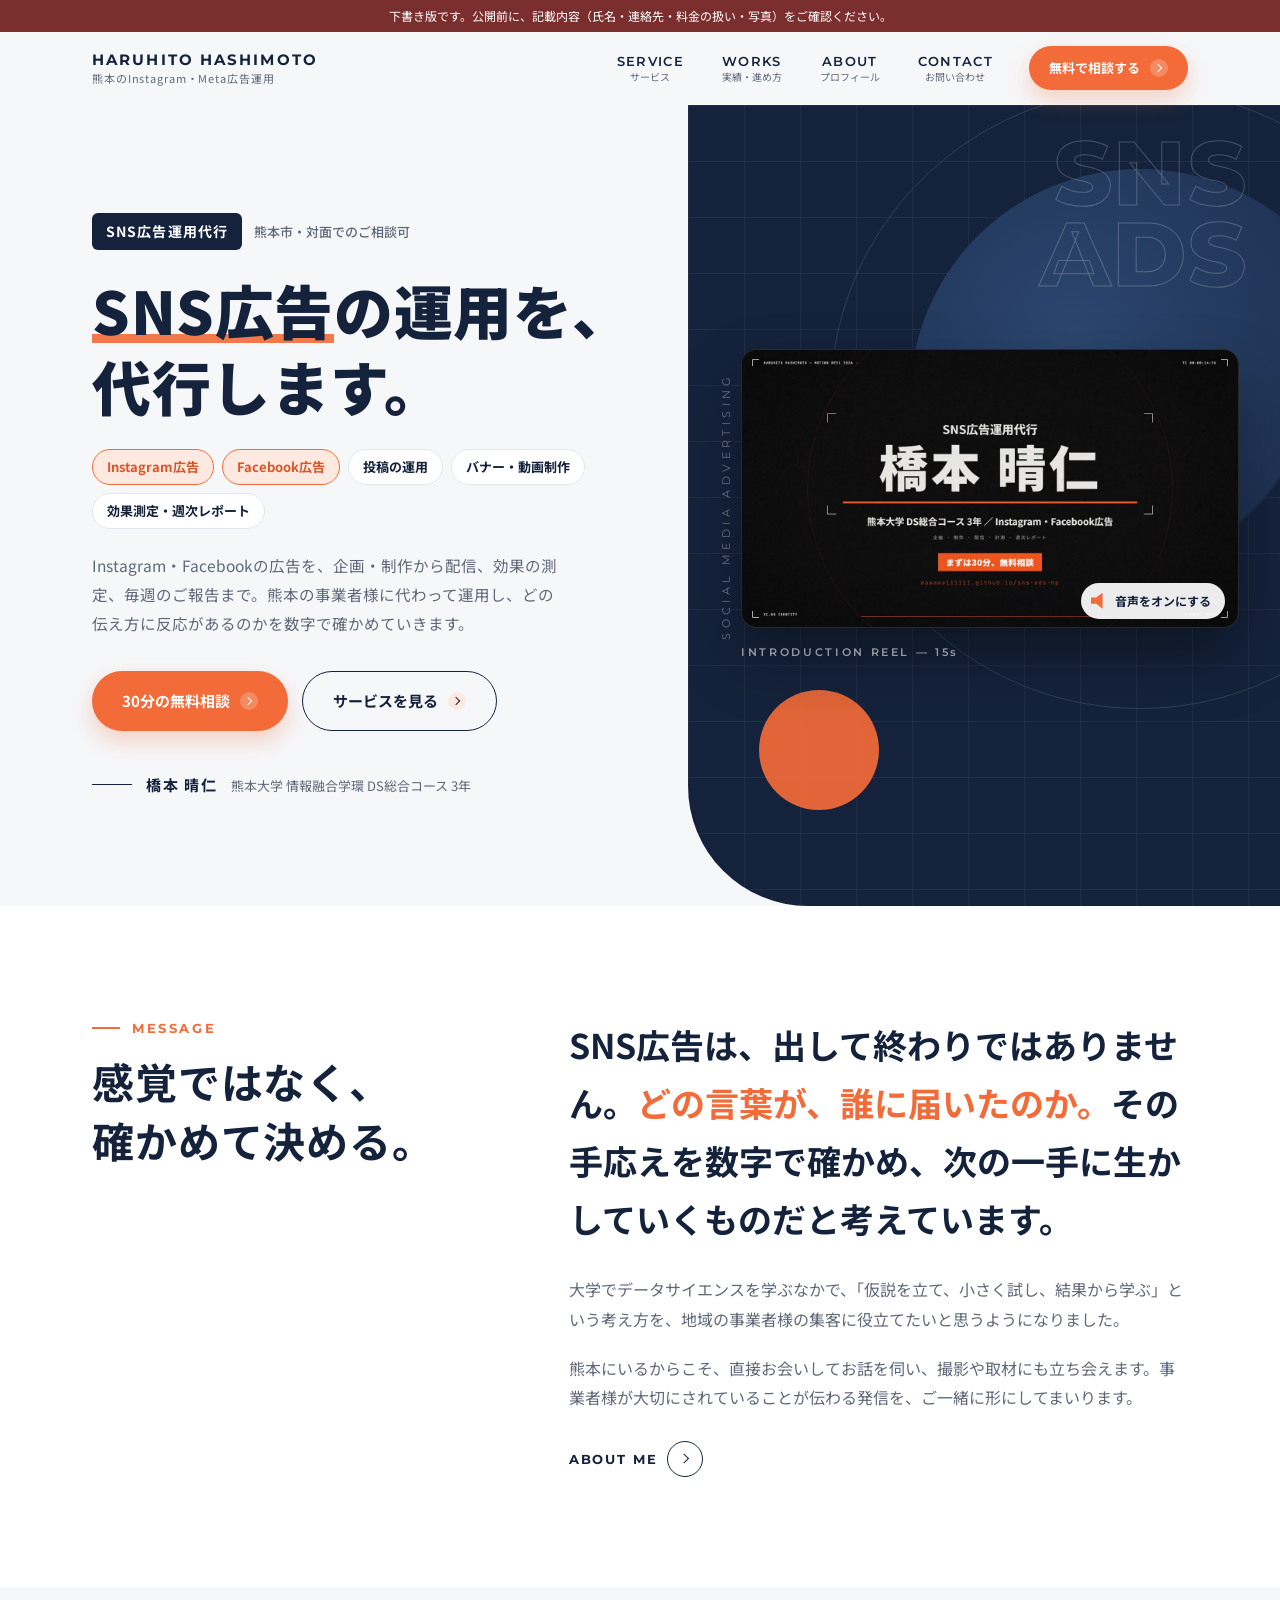
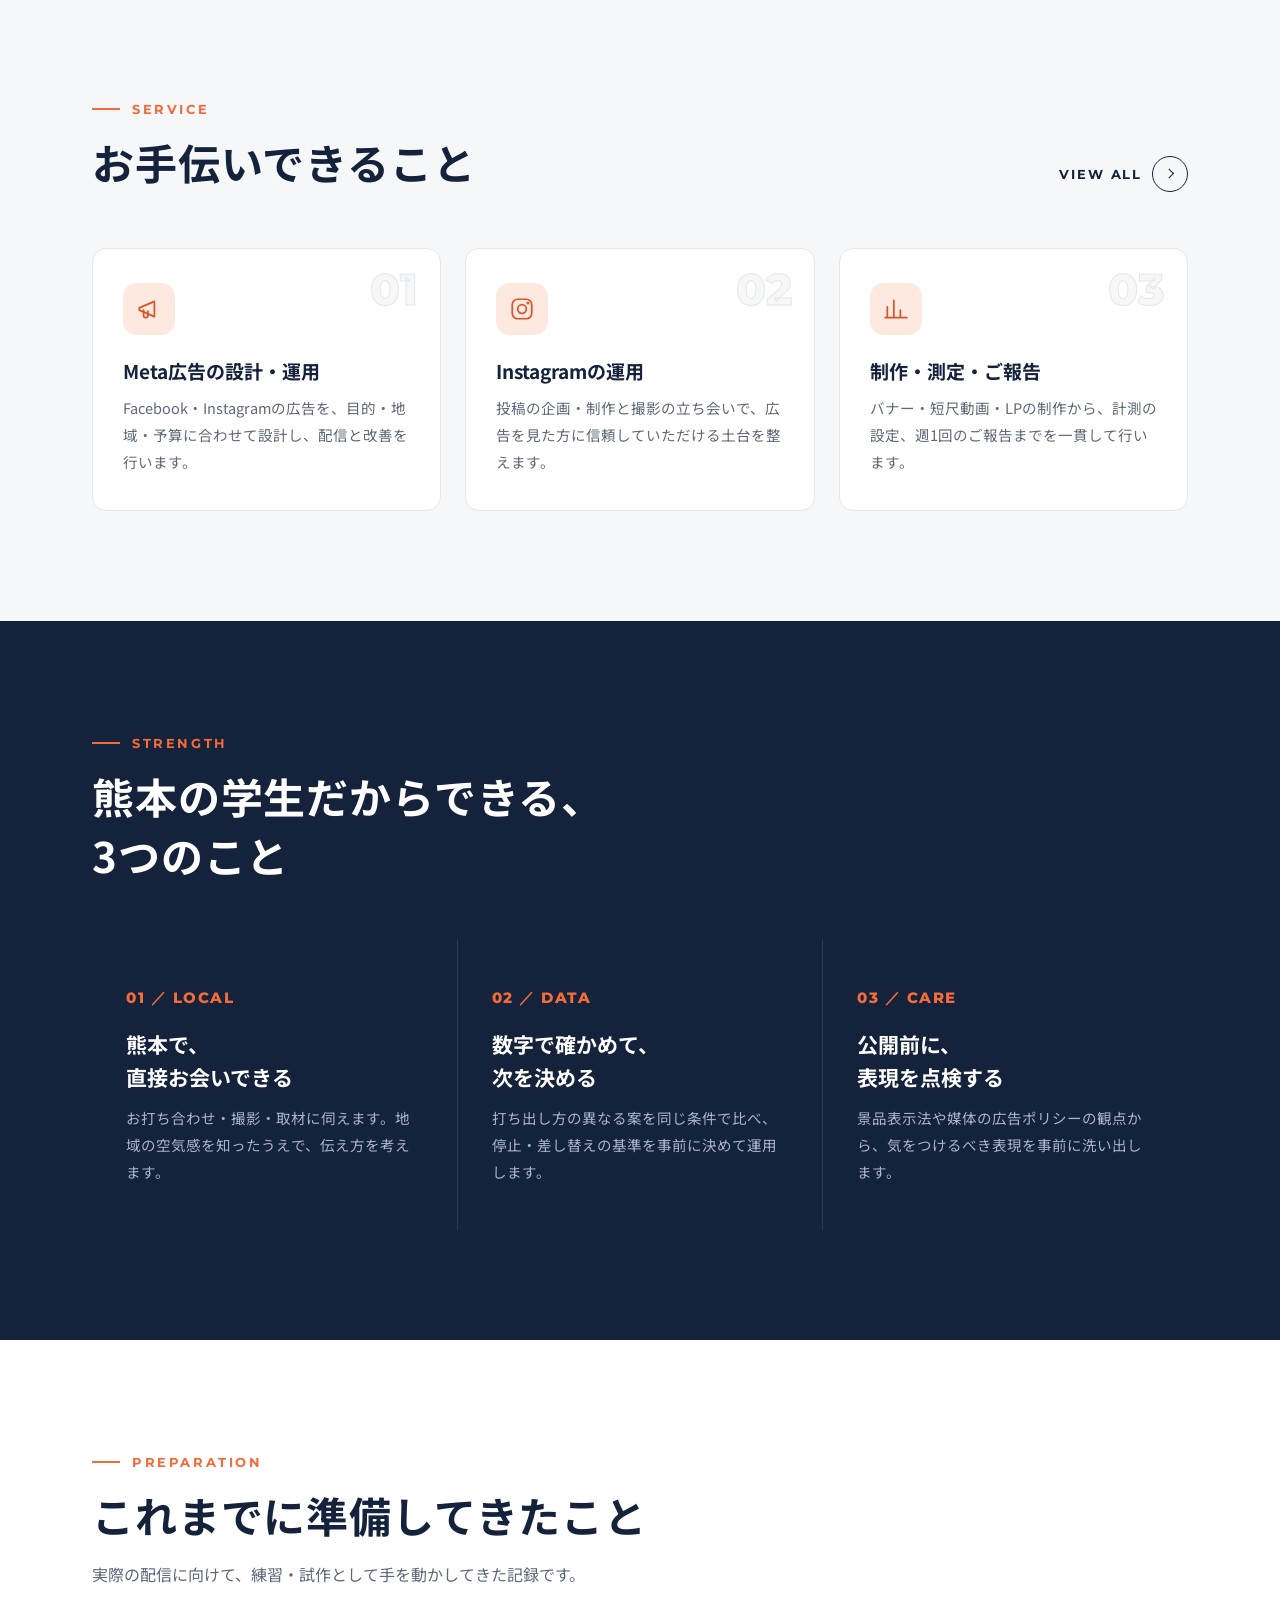
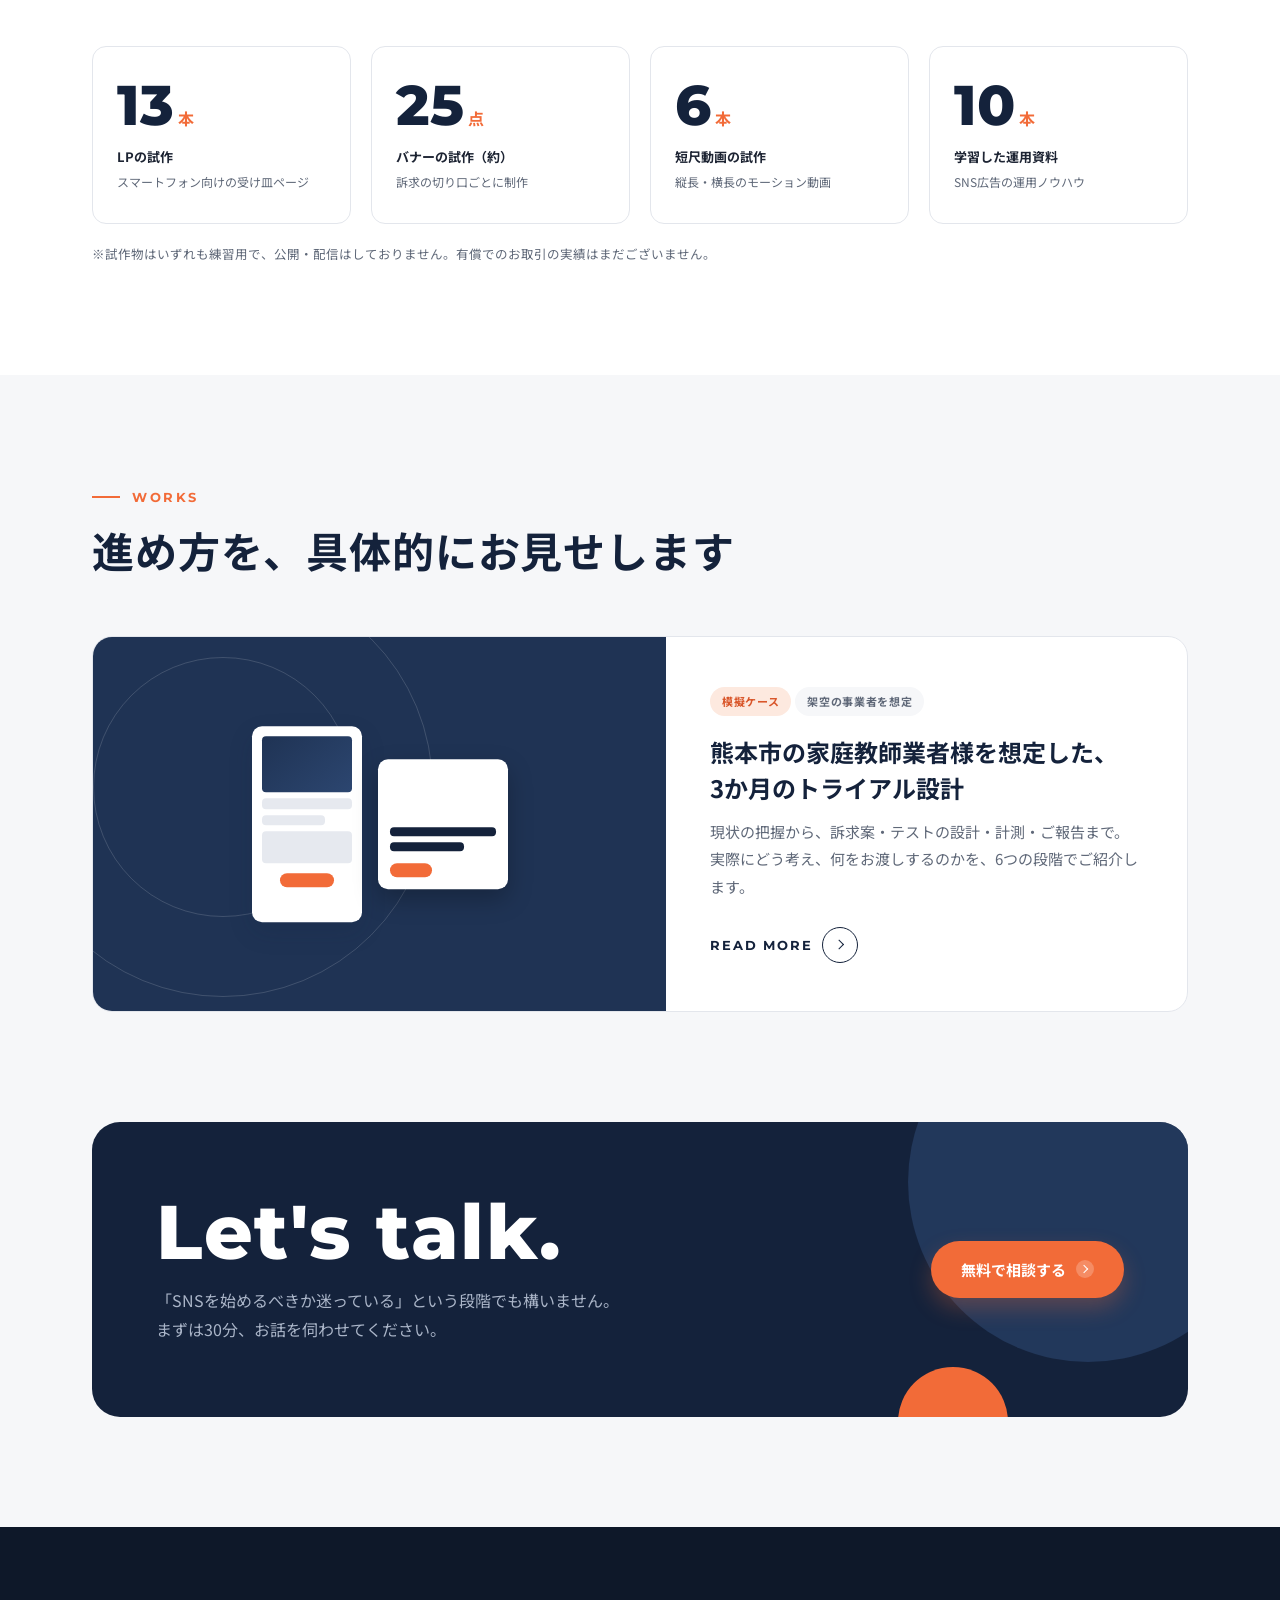
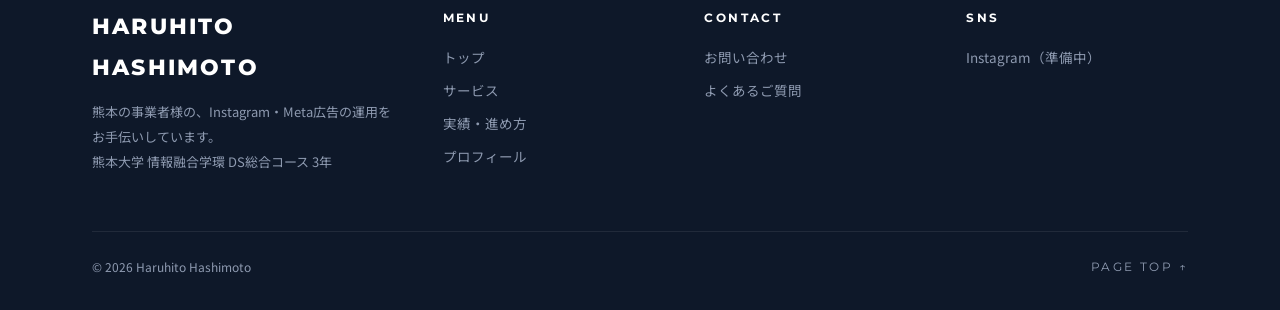
==== commit fda114d3: "ファーストビューに自己紹介動画（15秒）を追加 Co-Authored-By: Claude Opus 5.5 <noreply@anthropic.com>" ====
--- a/index.html
+++ b/index.html
@@ -29,28 +29,16 @@
       </div>
       <div class="fv-who rv d3"><span><b>橋本 晴仁</b>　熊本大学 情報融合学環 DS総合コース 3年</span></div>
     </div>
-    <div class="fv-visual" aria-hidden="true">
-      <div class="grid"></div>
-      <div class="orb o2"></div><div class="orb o1"></div><div class="orb o3"></div>
-      <div class="vtext">SOCIAL MEDIA ADVERTISING</div>
-      <div class="fv-big">SNS<br>ADS</div>
-      <div class="fv-card c1">
-        <div class="post-head"><i class="av"></i><div><b>your_shop（見本）</b><small>広告</small></div><span class="dots">•••</span></div>
-        <div class="mini-ad"><div class="img">伝えたいことを、<br>届けたい方へ。</div><div class="bar"><span>詳しくはこちら</span><i>詳しく見る</i></div></div>
-        <div class="post-act"><svg viewBox="0 0 24 24"><path d="M12 20s-7-4.4-7-10a4 4 0 0 1 7-2.6A4 4 0 0 1 19 10c0 5.6-7 10-7 10z"/></svg><svg viewBox="0 0 24 24"><path d="M4 5h16v11H9l-5 4z"/></svg><svg viewBox="0 0 24 24"><path d="M21 3L10 14M21 3l-7 18-4-7-7-4z"/></svg></div>
-      </div>
-      <div class="fv-card c2">
-        <div class="cap">A/B TEST</div>
-        <div class="ab">
-          <div class="row"><b>A</b><div class="tr"><div class="fill" style="--w:44%"></div></div></div>
-          <div class="row"><b>B</b><div class="tr"><div class="fill" style="--w:76%"></div></div></div>
-        </div>
-      </div>
-      <div class="fv-card c3">
-        <div class="cap">WEEKLY REPORT</div>
-        <div class="week-mini"><span>月</span><span>水</span><span class="on">金</span></div>
-      </div>
-      <div class="fv-note">※画面はイメージです（実在の広告・数値ではありません）</div>
+    <div class="fv-visual">
+      <div class="grid" aria-hidden="true"></div>
+      <div aria-hidden="true"><div class="orb o2"></div><div class="orb o1"></div><div class="orb o3"></div></div>
+      <div class="vtext" aria-hidden="true">SOCIAL MEDIA ADVERTISING</div>
+      <div class="fv-big" aria-hidden="true">SNS<br>ADS</div>
+      <figure class="fv-video">
+        <video id="fv-reel" src="assets/reel.mp4" poster="assets/reel-poster.jpg" autoplay muted loop playsinline preload="metadata" aria-label="自己紹介動画（15秒）"></video>
+        <button type="button" class="fv-sound" id="fv-sound" aria-pressed="false"><span class="ic" aria-hidden="true"></span><span class="lb">音声をオンにする</span></button>
+        <figcaption class="en">INTRODUCTION REEL — 15s</figcaption>
+      </figure>
     </div>
     
   </section>
--- a/assets/style.css
+++ b/assets/style.css
@@ -89,6 +89,14 @@
 .fv-tags li{font-size:13px;font-weight:700;color:var(--navy);background:var(--white);border:1px solid var(--line);border-radius:999px;padding:5px 14px}
 .fv-tags li:nth-child(-n+2){border-color:var(--accent);color:var(--accent-d);background:var(--accent-soft)}
 .fv-big{position:absolute;right:32px;top:28px;font-family:var(--en);font-weight:800;font-size:clamp(56px,7vw,104px);line-height:.9;text-align:right;color:transparent;-webkit-text-stroke:1px rgba(255,255,255,.22);letter-spacing:.02em}
+/* ファーストビューの紹介動画 */
+.fv-video{position:absolute;left:9%;right:7%;top:50%;transform:translateY(-50%);margin:0;z-index:2}
+.fv-video video{display:block;width:100%;aspect-ratio:16/9;object-fit:cover;border-radius:16px;background:#0B0B0C;box-shadow:0 30px 60px rgba(0,0,0,.35);border:1px solid rgba(255,255,255,.12)}
+.fv-video figcaption{margin-top:14px;font-size:11px;font-weight:600;letter-spacing:.24em;color:rgba(255,255,255,.55)}
+.fv-sound{position:absolute;right:14px;bottom:44px;display:flex;align-items:center;gap:8px;border:none;cursor:pointer;font:inherit;font-size:12px;font-weight:700;color:var(--navy);background:rgba(255,255,255,.92);border-radius:999px;padding:7px 14px 7px 10px;transition:transform .3s var(--ease),background .3s}
+.fv-sound:hover{transform:translateY(-2px);background:#fff}
+.fv-sound .ic{width:16px;height:16px;position:relative;background:var(--accent);clip-path:polygon(0 30%,35% 30%,75% 0,75% 100%,35% 70%,0 70%)}
+.fv-sound[aria-pressed="true"] .ic{background:var(--navy)}
 .post-head{display:flex;align-items:center;gap:8px;line-height:1.3}
 .post-head .av{width:26px;height:26px;border-radius:50%;background:conic-gradient(from 200deg,var(--accent),#f7b267,var(--navy-3),var(--accent));padding:2px;flex:none}
 .post-head b{display:block;font-size:11px;color:var(--ink)}
@@ -410,6 +418,9 @@
   .fv-visual .vtext{display:none}
   .fv-big{font-size:48px;right:18px;top:18px}
   .fv-tags li{font-size:12px;padding:4px 11px}
+  .fv-sound{right:10px;bottom:38px;padding:8px}
+  .fv-sound .lb{position:absolute;width:1px;height:1px;overflow:hidden;clip:rect(0 0 0 0)}
+  .fv-video{left:6%;right:6%}
   .head{margin-bottom:36px}
   .stats,.promises,.works-grid{grid-template-columns:1fr}
   .stat .v{font-size:46px}
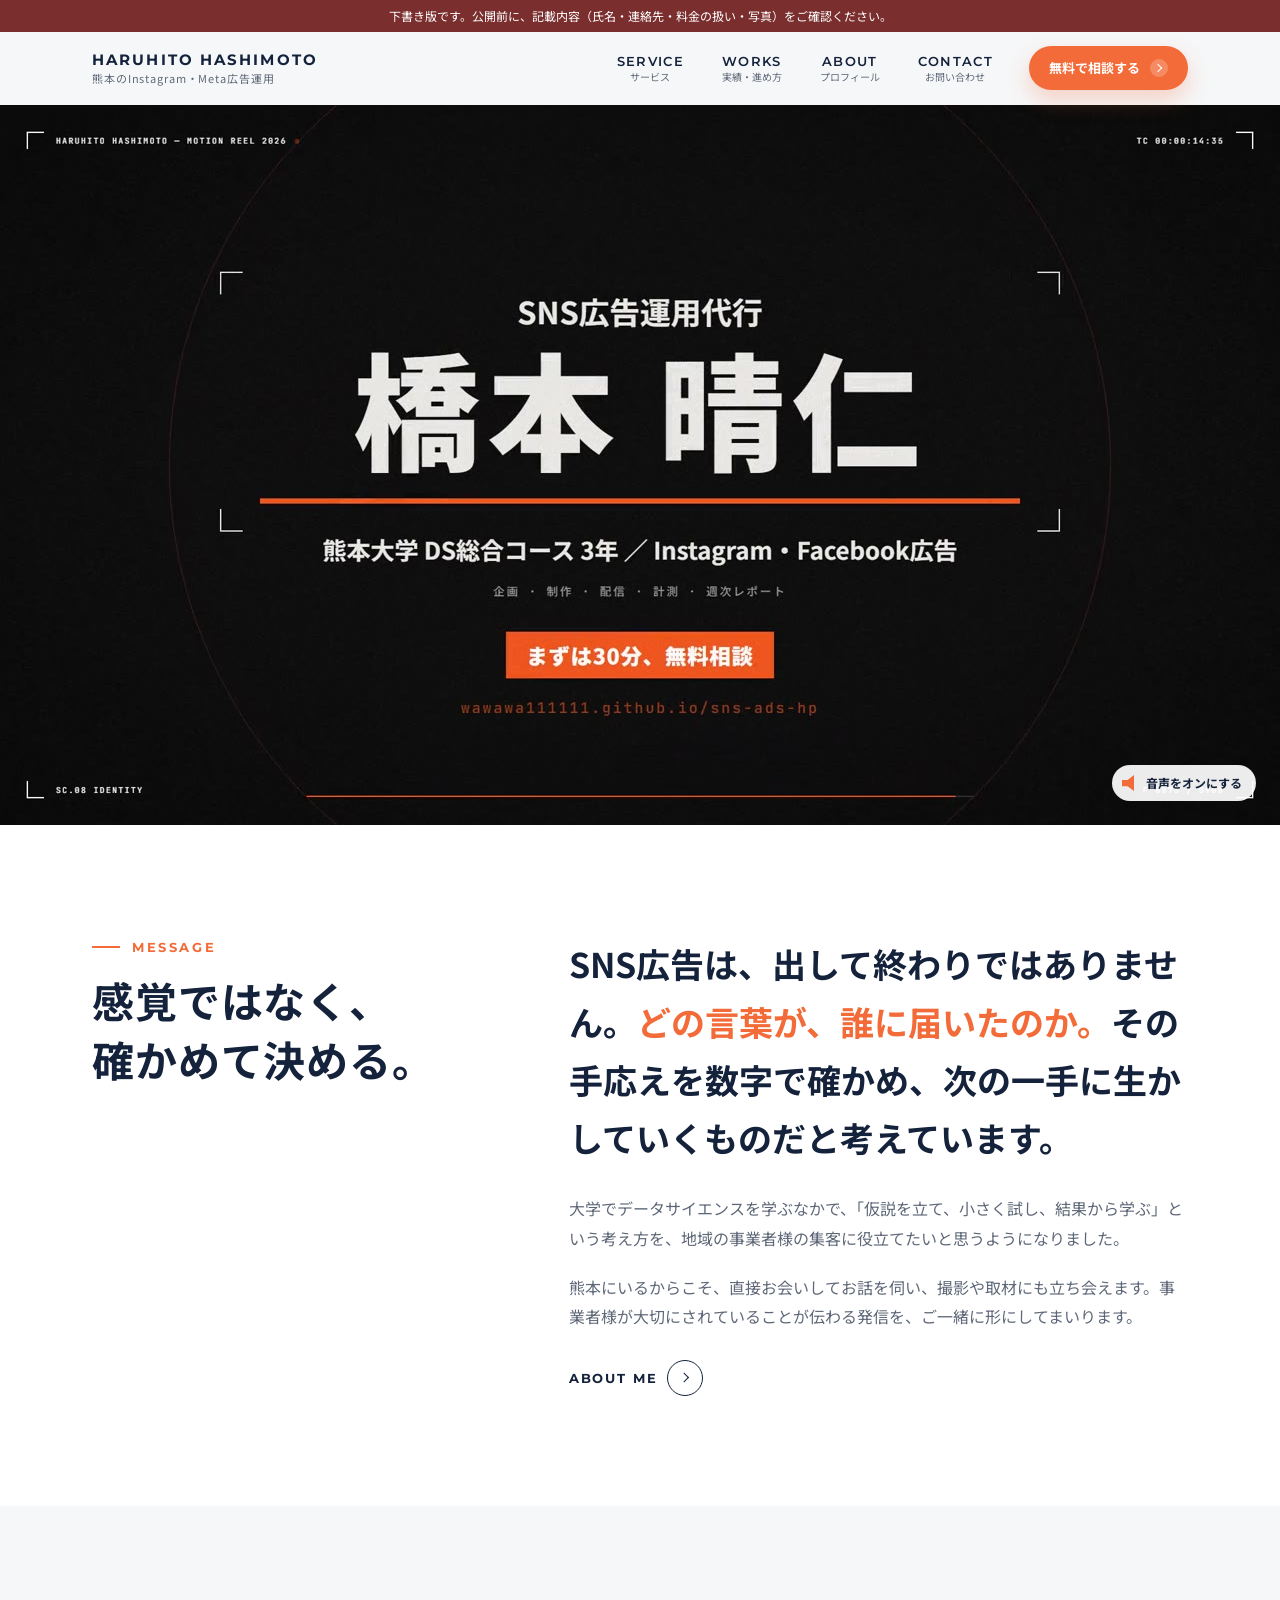
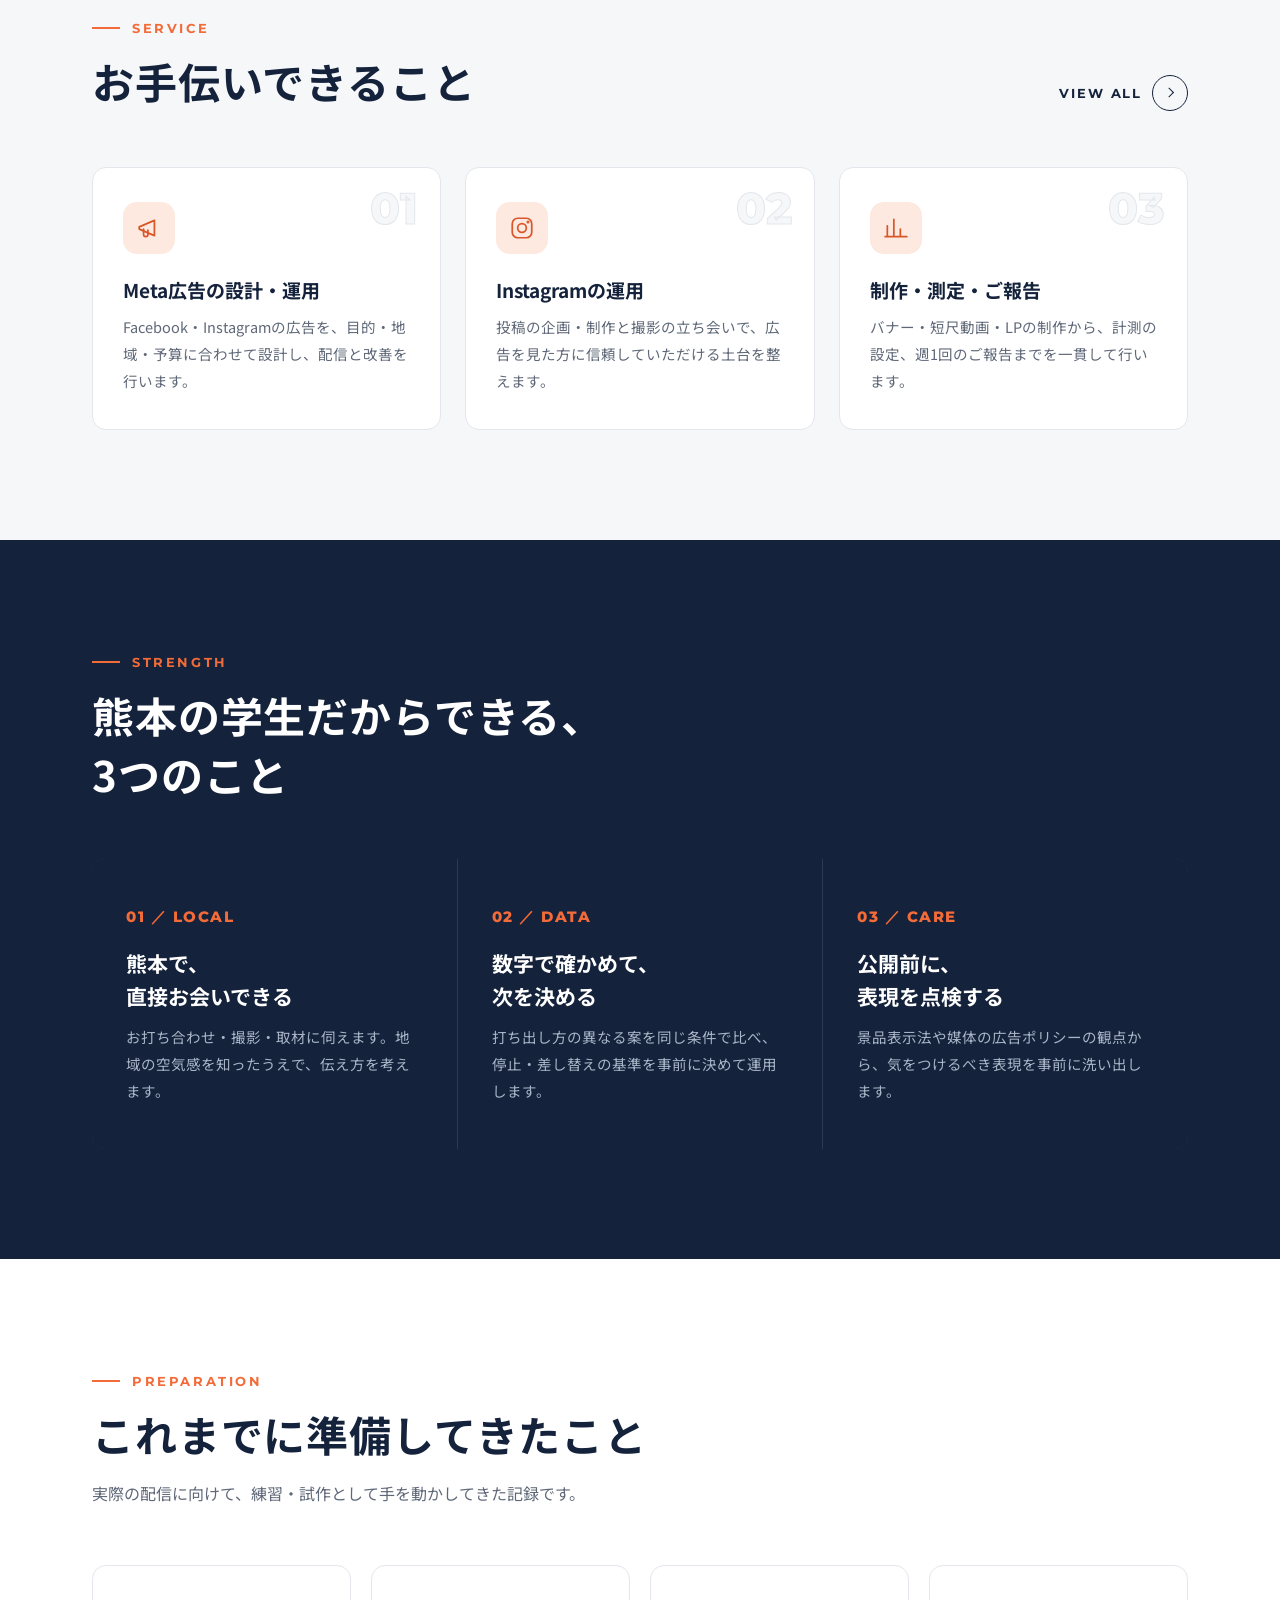
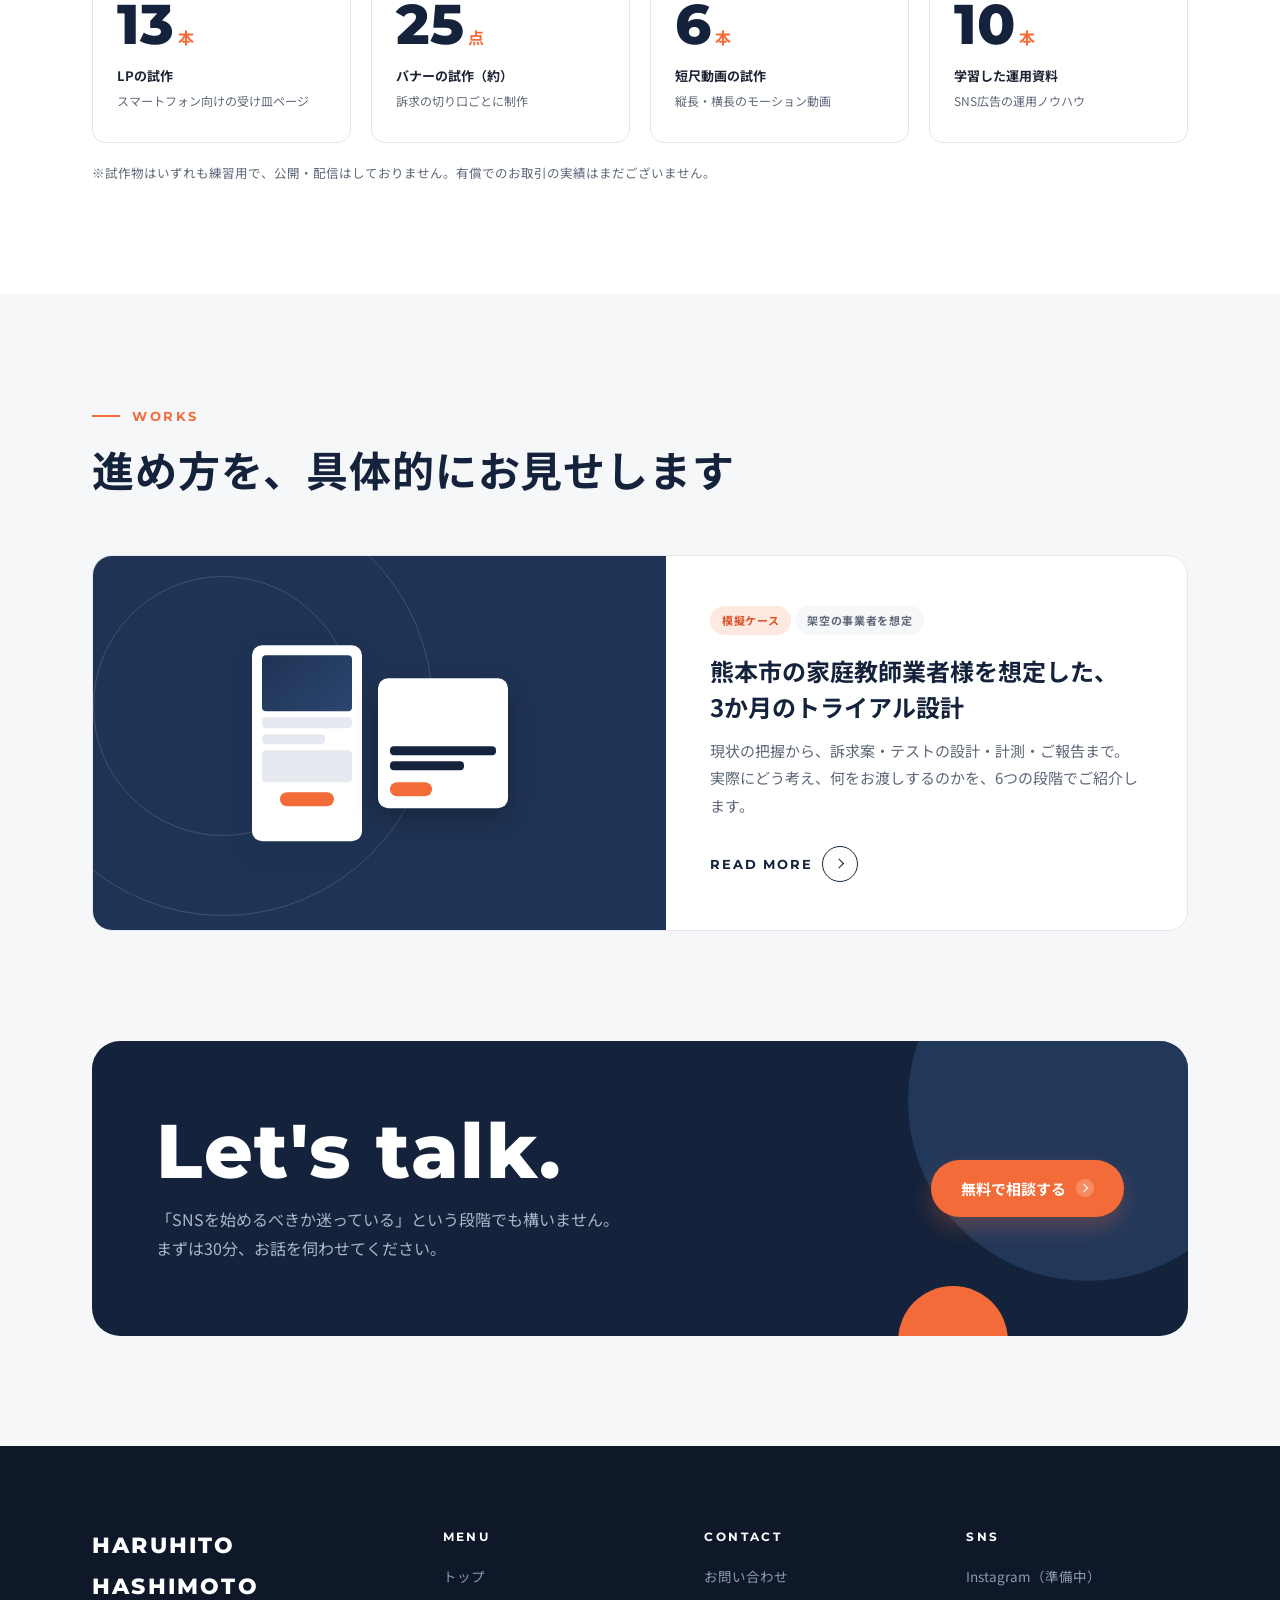
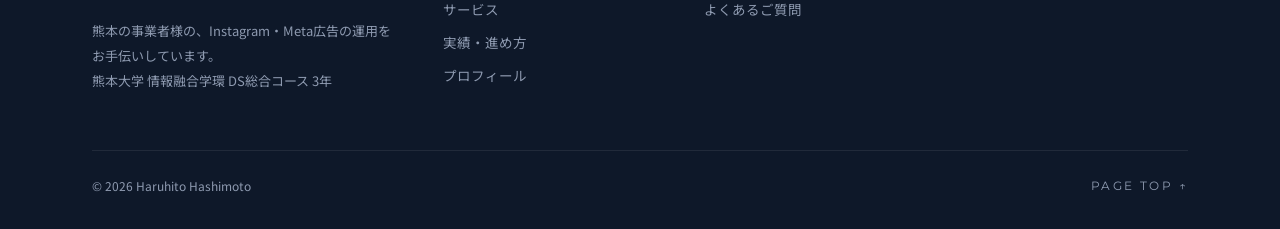
==== commit ff245e09: "ファーストビューを自己紹介動画のみにする Co-Authored-By: Claude Opus 5.5 <noreply@anthropic.com>" ====
--- a/index.html
+++ b/index.html
@@ -14,33 +14,11 @@
 <div id="site-header"></div>
 
 <main>
-  <!-- ファーストビュー：左に見出し、右に紺の面＋円＋重ねたカード -->
-  <section class="fv">
-    <div class="fv-text">
-      <div class="fv-badge rv"><span>SNS広告運用代行</span>熊本市・対面でのご相談可</div>
-      <h1 class="rv d1"><span class="ln"><span class="hl">SNS広告</span>の運用を、</span><br><span class="ln">代行します。</span></h1>
-      <ul class="fv-tags rv d2" aria-label="対応内容">
-        <li>Instagram広告</li><li>Facebook広告</li><li>投稿の運用</li><li>バナー・動画制作</li><li>効果測定・週次レポート</li>
-      </ul>
-      <p class="fv-lead rv d2">Instagram・Facebookの広告を、企画・制作から配信、効果の測定、毎週のご報告まで。熊本の事業者様に代わって運用し、どの伝え方に反応があるのかを数字で確かめていきます。</p>
-      <div class="fv-cta rv d3">
-        <a href="contact.html" class="btn btn-accent">30分の無料相談<span class="arw"></span></a>
-        <a href="service.html" class="btn btn-line">サービスを見る<span class="arw"></span></a>
-      </div>
-      <div class="fv-who rv d3"><span><b>橋本 晴仁</b>　熊本大学 情報融合学環 DS総合コース 3年</span></div>
-    </div>
-    <div class="fv-visual">
-      <div class="grid" aria-hidden="true"></div>
-      <div aria-hidden="true"><div class="orb o2"></div><div class="orb o1"></div><div class="orb o3"></div></div>
-      <div class="vtext" aria-hidden="true">SOCIAL MEDIA ADVERTISING</div>
-      <div class="fv-big" aria-hidden="true">SNS<br>ADS</div>
-      <figure class="fv-video">
-        <video id="fv-reel" src="assets/reel.mp4" poster="assets/reel-poster.jpg" autoplay muted loop playsinline preload="metadata" aria-label="自己紹介動画（15秒）"></video>
-        <button type="button" class="fv-sound" id="fv-sound" aria-pressed="false"><span class="ic" aria-hidden="true"></span><span class="lb">音声をオンにする</span></button>
-        <figcaption class="en">INTRODUCTION REEL — 15s</figcaption>
-      </figure>
-    </div>
-    
+  <!-- ファーストビュー：自己紹介動画のみ -->
+  <section class="fv-movie">
+    <h1 class="sr">SNS広告の運用を、代行します。熊本大学 情報融合学環 DS総合コース 3年 橋本 晴仁</h1>
+    <video id="fv-reel" src="assets/reel.mp4" poster="assets/reel-poster.jpg" autoplay muted loop playsinline preload="metadata" aria-label="自己紹介動画（15秒）：SNS広告の運用代行、熊本大学の学生、橋本 晴仁、できること"></video>
+    <button type="button" class="fv-sound" id="fv-sound" aria-pressed="false"><span class="ic" aria-hidden="true"></span><span class="lb">音声をオンにする</span></button>
   </section>
 
   <!-- メッセージ -->
--- a/assets/style.css
+++ b/assets/style.css
@@ -89,6 +89,10 @@
 .fv-tags li{font-size:13px;font-weight:700;color:var(--navy);background:var(--white);border:1px solid var(--line);border-radius:999px;padding:5px 14px}
 .fv-tags li:nth-child(-n+2){border-color:var(--accent);color:var(--accent-d);background:var(--accent-soft)}
 .fv-big{position:absolute;right:32px;top:28px;font-family:var(--en);font-weight:800;font-size:clamp(56px,7vw,104px);line-height:.9;text-align:right;color:transparent;-webkit-text-stroke:1px rgba(255,255,255,.22);letter-spacing:.02em}
+/* ファーストビュー：動画のみ（画面の幅いっぱい・16:9。画面が低いときは高さに合わせて左右に黒い余白） */
+.fv-movie{position:relative;background:#0B0B0C;display:flex;justify-content:center}
+.fv-movie video{display:block;width:100%;max-width:calc((100vh - 110px) * 16 / 9);aspect-ratio:16/9;object-fit:cover;background:#0B0B0C}
+.fv-movie .fv-sound{right:24px;bottom:24px}
 /* ファーストビューの紹介動画 */
 .fv-video{position:absolute;left:9%;right:7%;top:50%;transform:translateY(-50%);margin:0;z-index:2}
 .fv-video video{display:block;width:100%;aspect-ratio:16/9;object-fit:cover;border-radius:16px;background:#0B0B0C;box-shadow:0 30px 60px rgba(0,0,0,.35);border:1px solid rgba(255,255,255,.12)}
@@ -419,6 +423,7 @@
   .fv-big{font-size:48px;right:18px;top:18px}
   .fv-tags li{font-size:12px;padding:4px 11px}
   .fv-sound{right:10px;bottom:38px;padding:8px}
+  .fv-movie .fv-sound{right:10px;bottom:10px}
   .fv-sound .lb{position:absolute;width:1px;height:1px;overflow:hidden;clip:rect(0 0 0 0)}
   .fv-video{left:6%;right:6%}
   .head{margin-bottom:36px}
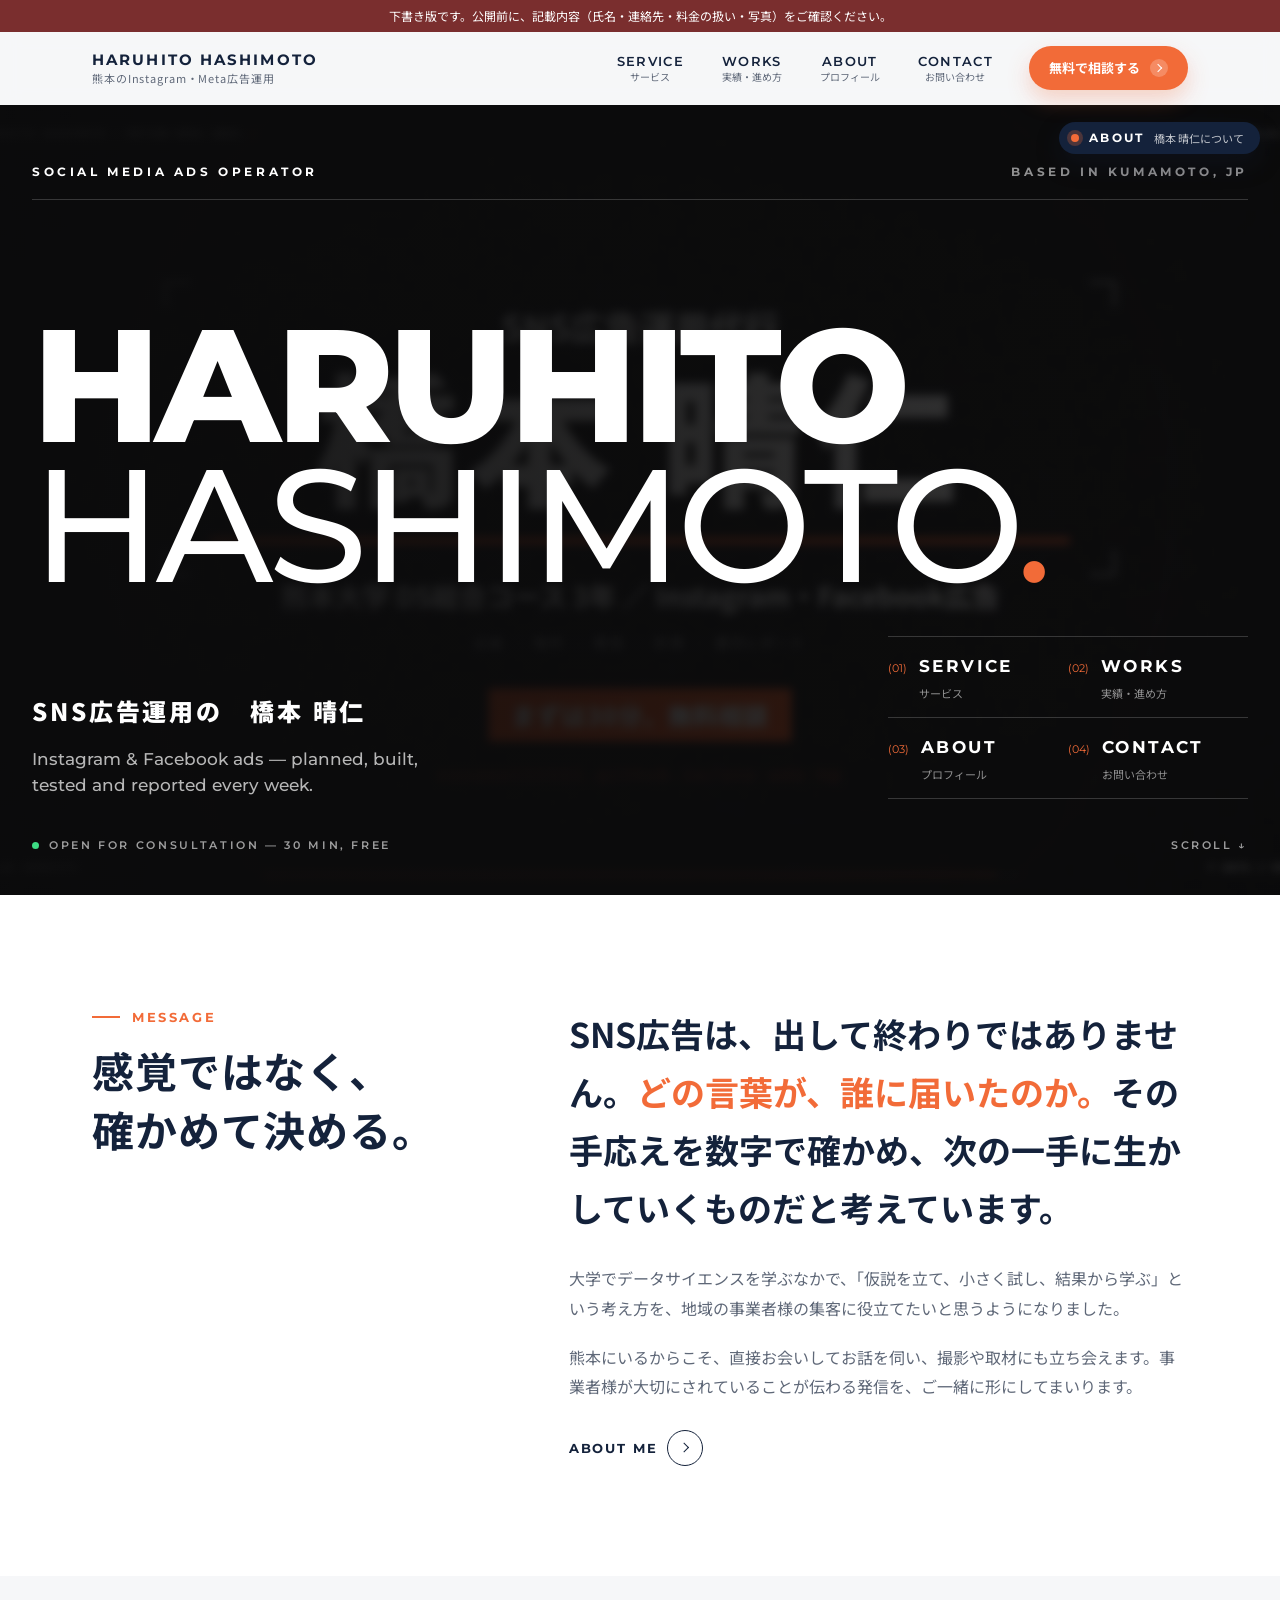
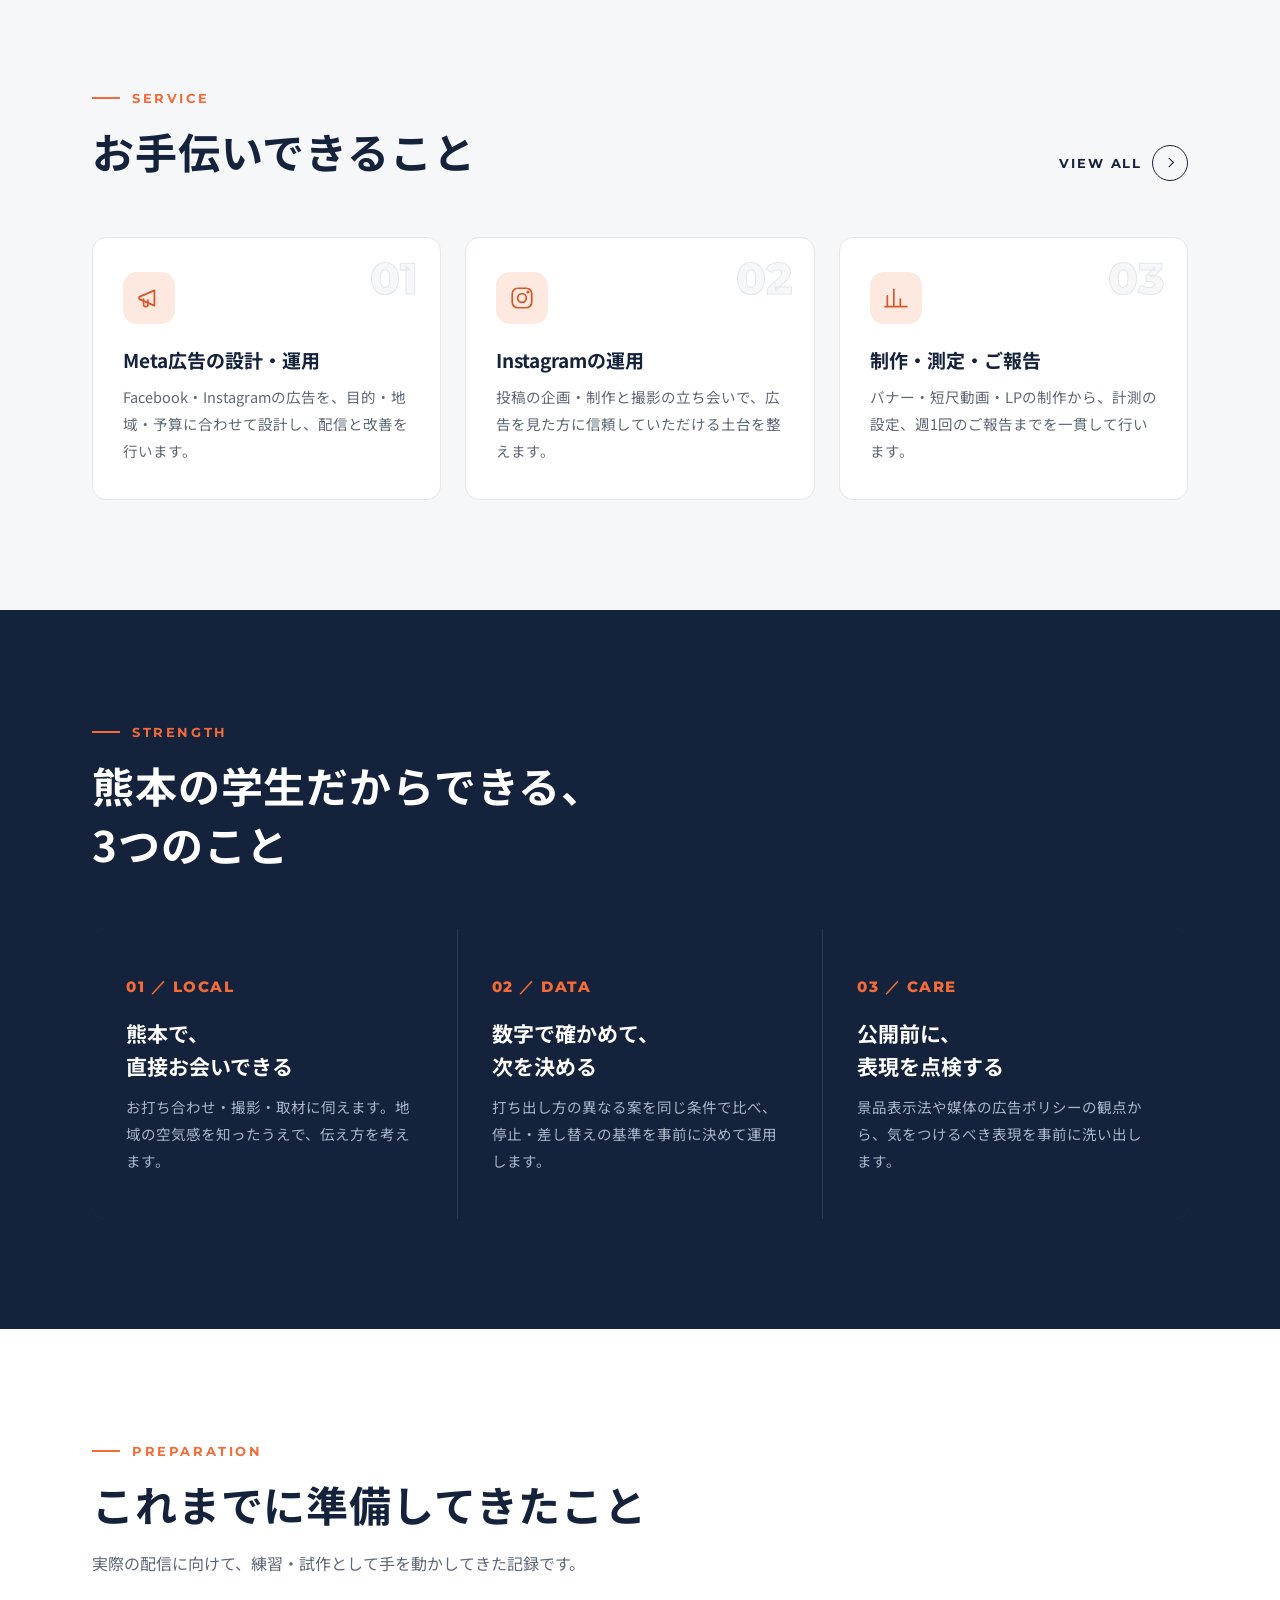
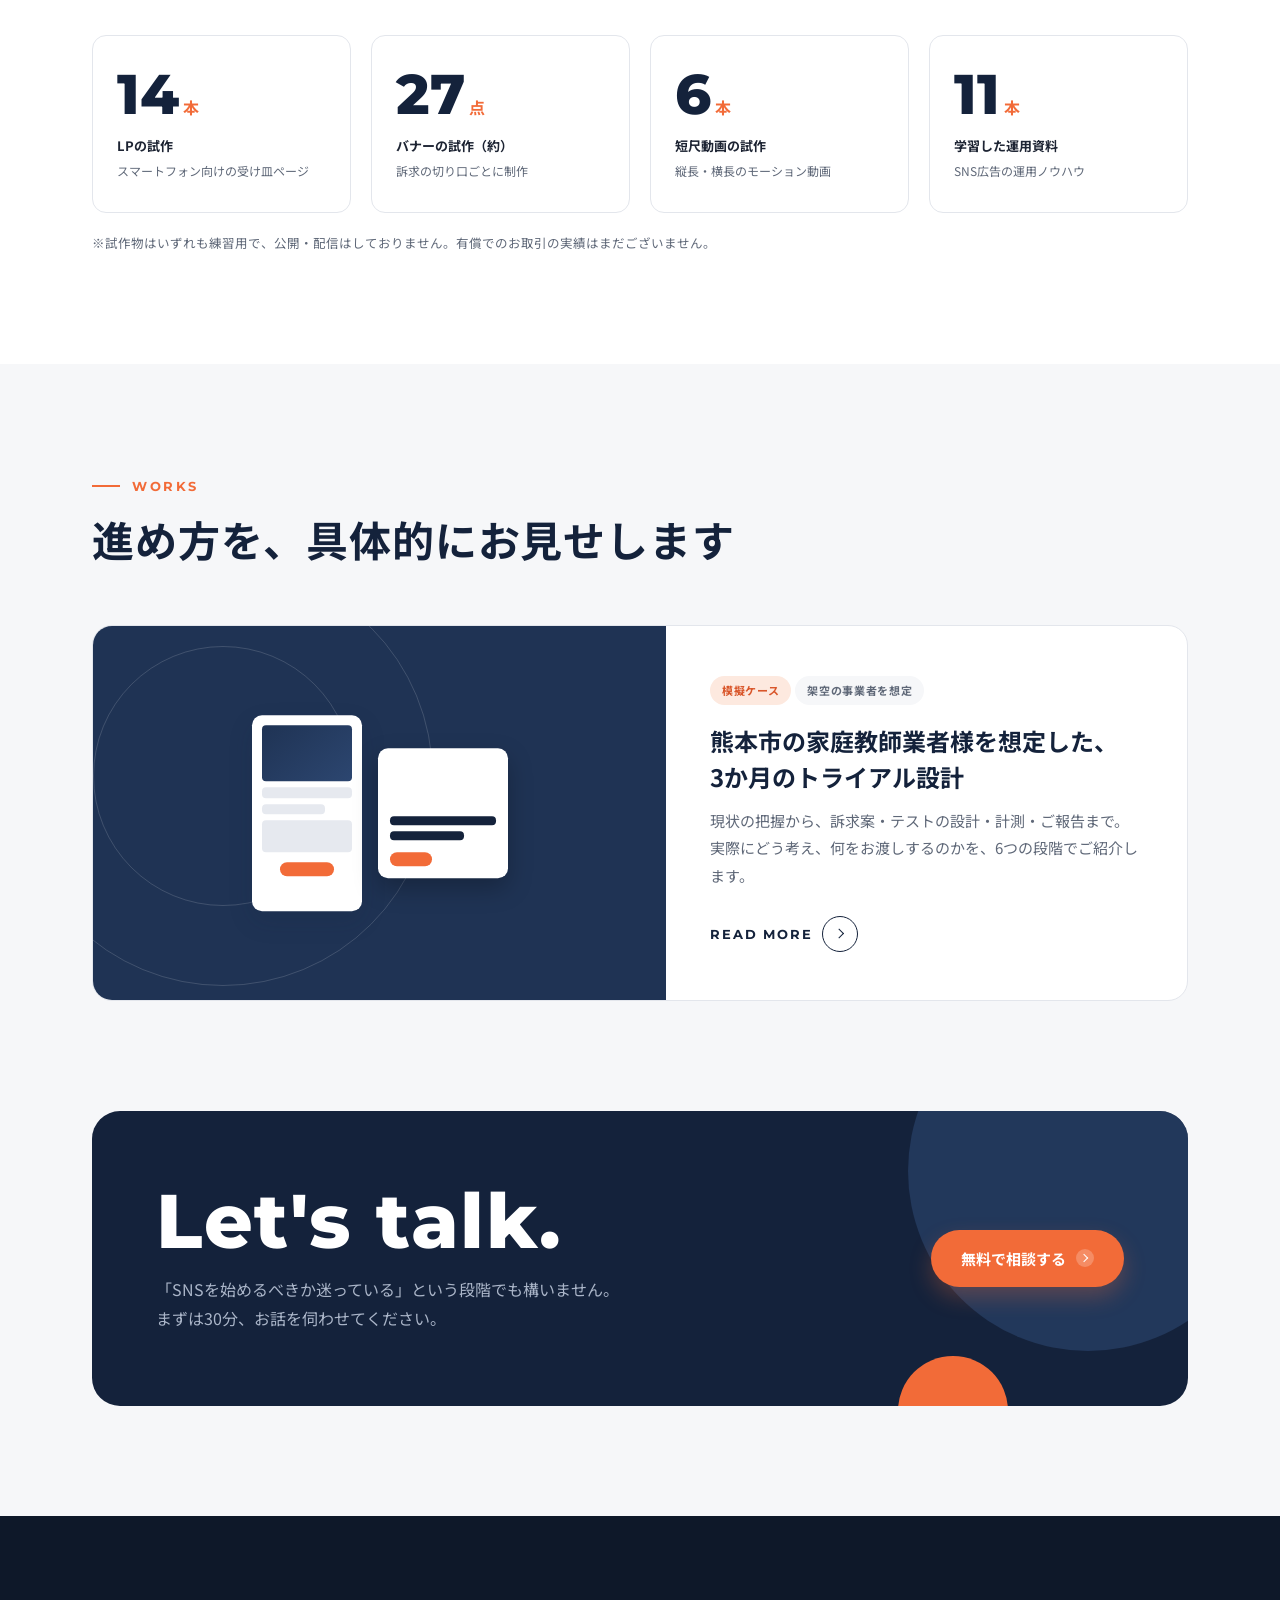
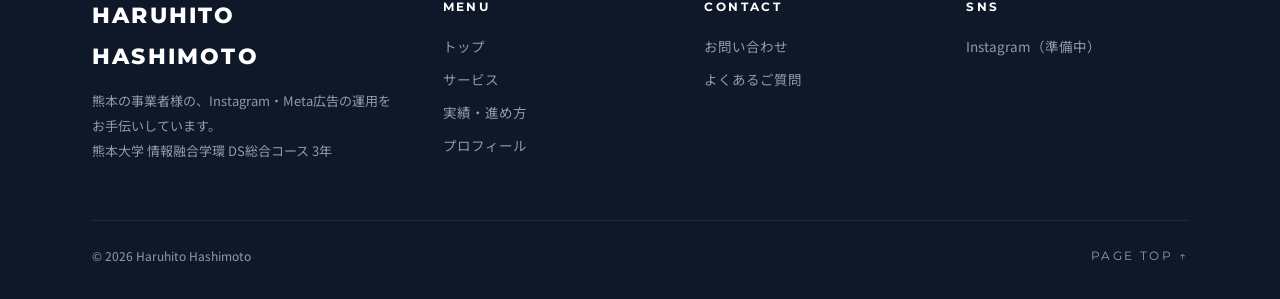
==== commit b2d94b0c: "ファーストビューを動画背景＋海外風の名前表示に変更、右上にABOUTタグを常時表示 Co-Authored-By: Claude Opus 5.5 <noreply@anthropic.com>" ====
--- a/index.html
+++ b/index.html
@@ -14,11 +14,30 @@
 <div id="site-header"></div>
 
 <main>
-  <!-- ファーストビュー：自己紹介動画のみ -->
-  <section class="fv-movie">
-    <h1 class="sr">SNS広告の運用を、代行します。熊本大学 情報融合学環 DS総合コース 3年 橋本 晴仁</h1>
-    <video id="fv-reel" src="assets/reel.mp4" poster="assets/reel-poster.jpg" autoplay muted loop playsinline preload="metadata" aria-label="自己紹介動画（15秒）：SNS広告の運用代行、熊本大学の学生、橋本 晴仁、できること"></video>
-    <button type="button" class="fv-sound" id="fv-sound" aria-pressed="false"><span class="ic" aria-hidden="true"></span><span class="lb">音声をオンにする</span></button>
+  <!-- ファーストビュー：薄くした動画を背景に、名前とページへのタグ -->
+  <section class="fv-hero">
+    <video class="fv-bgv" id="fv-reel" src="assets/reel.mp4" poster="assets/reel-poster.jpg" autoplay muted loop playsinline preload="metadata" aria-hidden="true"></video>
+    <div class="fv-shade" aria-hidden="true"></div>
+    <div class="wrap fv-hero-in">
+      <div class="fv-top rv">
+        <p class="fv-kicker en">SOCIAL MEDIA ADS OPERATOR</p>
+        <p class="fv-kicker en dim">BASED IN KUMAMOTO, JP</p>
+      </div>
+      <h1 class="fv-name en rv d1"><span>HARUHITO</span><span class="ol">HASHIMOTO<i>.</i></span></h1>
+      <div class="fv-grid rv d2">
+        <div class="fv-jp">
+          <p class="jp">SNS広告運用の　橋本 晴仁</p>
+          <p class="tag en">Instagram &amp; Facebook ads — planned, built,<br>tested and reported every week.</p>
+        </div>
+        <nav class="fv-index" aria-label="ページへのリンク">
+          <a href="service.html"><span class="no en">(01)</span><span class="en">SERVICE</span><small>サービス</small></a>
+          <a href="works.html"><span class="no en">(02)</span><span class="en">WORKS</span><small>実績・進め方</small></a>
+          <a href="about.html"><span class="no en">(03)</span><span class="en">ABOUT</span><small>プロフィール</small></a>
+          <a href="contact.html"><span class="no en">(04)</span><span class="en">CONTACT</span><small>お問い合わせ</small></a>
+        </nav>
+      </div>
+      <div class="fv-foot en rv d3"><span><i class="live"></i>OPEN FOR CONSULTATION — 30 MIN, FREE</span><span>SCROLL ↓</span></div>
+    </div>
   </section>
 
   <!-- メッセージ -->
--- a/assets/style.css
+++ b/assets/style.css
@@ -89,6 +89,42 @@
 .fv-tags li{font-size:13px;font-weight:700;color:var(--navy);background:var(--white);border:1px solid var(--line);border-radius:999px;padding:5px 14px}
 .fv-tags li:nth-child(-n+2){border-color:var(--accent);color:var(--accent-d);background:var(--accent-soft)}
 .fv-big{position:absolute;right:32px;top:28px;font-family:var(--en);font-weight:800;font-size:clamp(56px,7vw,104px);line-height:.9;text-align:right;color:transparent;-webkit-text-stroke:1px rgba(255,255,255,.22);letter-spacing:.02em}
+/* ファーストビュー：薄くした動画の背景＋名前＋ページへのタグ */
+.fv-hero{position:relative;overflow:hidden;background:#0B0B0C;min-height:calc(100vh - 110px);display:flex;align-items:center;color:#fff}
+.fv-bgv{position:absolute;inset:-12px;width:calc(100% + 24px);height:calc(100% + 24px);object-fit:cover;opacity:.26;filter:blur(5px)}
+.fv-shade{position:absolute;inset:0;background:linear-gradient(90deg,rgba(11,11,12,.82) 0%,rgba(11,11,12,.5) 55%,rgba(11,11,12,.2) 100%)}
+.fv-hero-in{position:relative;z-index:1;width:100%;max-width:1320px;padding-top:56px;padding-bottom:40px;display:flex;flex-direction:column;min-height:calc(100vh - 110px)}
+.fv-top{display:flex;justify-content:space-between;gap:20px;border-bottom:1px solid rgba(255,255,255,.18);padding-bottom:16px}
+.fv-kicker{font-size:12px;font-weight:700;letter-spacing:.3em;color:#fff}
+.fv-kicker.dim{color:rgba(255,255,255,.55)}
+.fv-name{margin:auto 0 0;padding-top:48px;font-weight:800;text-transform:uppercase;line-height:.88;letter-spacing:-.035em;font-size:clamp(52px,12.5vw,168px)}
+.fv-name span{display:block}
+.fv-name .ol{color:#fff;font-weight:500}
+.fv-name .ol i{font-style:normal;color:var(--accent);-webkit-text-stroke:0}
+.fv-grid{display:grid;grid-template-columns:1fr auto;gap:40px;align-items:end;margin-top:40px}
+.fv-jp .jp{font-size:clamp(18px,1.9vw,24px);font-weight:900;letter-spacing:.12em}
+.fv-jp .tag{margin-top:12px;font-size:clamp(14px,1.3vw,17px);font-weight:500;line-height:1.6;color:rgba(255,255,255,.7)}
+.fv-index{display:grid;grid-template-columns:repeat(2,minmax(180px,1fr));border-top:1px solid rgba(255,255,255,.18)}
+.fv-index a{display:grid;grid-template-columns:auto 1fr;column-gap:12px;align-items:baseline;padding:14px 18px 14px 0;border-bottom:1px solid rgba(255,255,255,.18);transition:color .3s,padding .35s var(--ease)}
+.fv-index a .no{font-size:11px;color:var(--accent);grid-row:span 2}
+.fv-index a .en:not(.no){font-size:17px;font-weight:700;letter-spacing:.14em}
+.fv-index a small{grid-column:2;font-size:11px;color:rgba(255,255,255,.55)}
+.fv-index a:hover{color:var(--accent);padding-left:8px}
+.fv-foot{display:flex;justify-content:space-between;margin-top:36px;font-size:11px;font-weight:600;letter-spacing:.24em;color:rgba(255,255,255,.6)}
+.fv-foot .live{display:inline-block;width:7px;height:7px;border-radius:50%;background:#3ddc84;margin-right:10px;box-shadow:0 0 0 0 rgba(61,220,132,.6);animation:live 2s infinite}
+@keyframes live{70%{box-shadow:0 0 0 8px rgba(61,220,132,0)}100%{box-shadow:0 0 0 0 rgba(61,220,132,0)}}
+@media (max-width:860px){.fv-grid{grid-template-columns:1fr}.fv-index{grid-template-columns:1fr 1fr}}
+@media (max-width:640px){
+  .fv-hero{min-height:0}
+  .fv-hero-in{min-height:calc(100svh - 120px);padding-top:64px;padding-bottom:28px}
+  .fv-top{flex-direction:column;gap:4px}
+  .fv-kicker{font-size:10px;letter-spacing:.22em}
+  .fv-name{font-size:13.2vw}
+  .fv-index{grid-template-columns:1fr 1fr}
+  .fv-index a{padding:12px 8px 12px 0}
+  .fv-index a .en:not(.no){font-size:14px}
+  .fv-foot{flex-direction:column;gap:6px;font-size:10px}
+}
 /* ファーストビュー：動画のみ（画面の幅いっぱい・16:9。画面が低いときは高さに合わせて左右に黒い余白） */
 .fv-movie{position:relative;background:#0B0B0C;display:flex;justify-content:center}
 .fv-movie video{display:block;width:100%;max-width:calc((100vh - 110px) * 16 / 9);aspect-ratio:16/9;object-fit:cover;background:#0B0B0C}
@@ -366,6 +402,16 @@
 .ft-bottom{display:flex;justify-content:space-between;padding-top:24px;font-size:12px;flex-wrap:wrap;gap:8px}
 .pagetop{font-family:var(--en);letter-spacing:.2em}
 
+/* 右上に常に表示する、プロフィールへのタグ */
+.about-tag{position:fixed;right:20px;top:122px;z-index:950;display:flex;align-items:center;gap:10px;padding:9px 16px 9px 12px;border-radius:999px;background:var(--navy);color:#fff;box-shadow:0 10px 24px rgba(20,34,59,.28);line-height:1.2;transition:transform .3s var(--ease),background .3s}
+.about-tag:hover{transform:translateY(-2px);background:var(--navy-3)}
+.about-tag .dot{width:8px;height:8px;border-radius:50%;background:var(--accent);box-shadow:0 0 0 4px rgba(242,107,56,.25)}
+.about-tag .en{font-size:12px;font-weight:700;letter-spacing:.18em}
+.about-tag small{font-size:11px;color:rgba(255,255,255,.75)}
+.about-tag[aria-current="page"]{background:var(--accent)}
+.about-tag[aria-current="page"] .dot{background:#fff;box-shadow:none}
+@media (max-width:640px){.about-tag{right:12px;top:128px;padding:7px 12px}.about-tag small{display:none}}
+body.menu-open .about-tag{display:none}
 /* スマホの下部固定ボタン */
 .sp-cta{display:none}
 
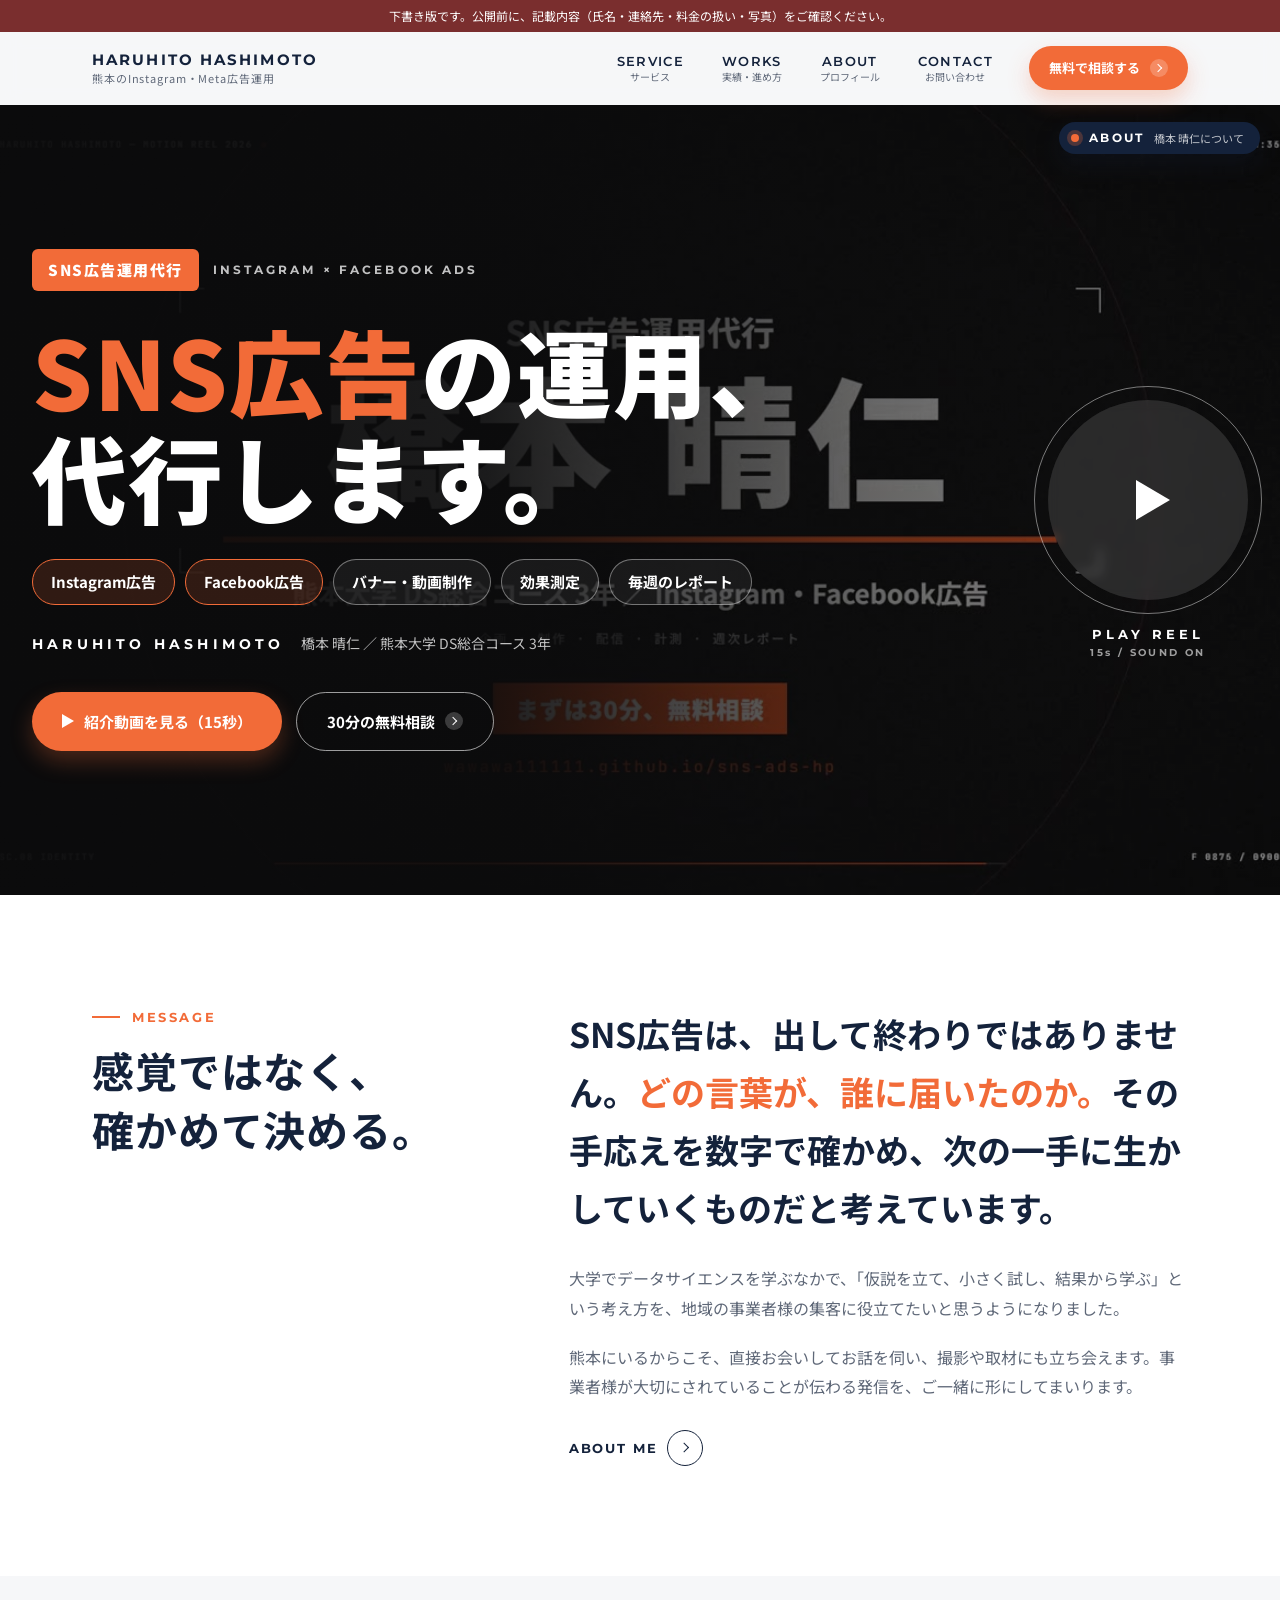
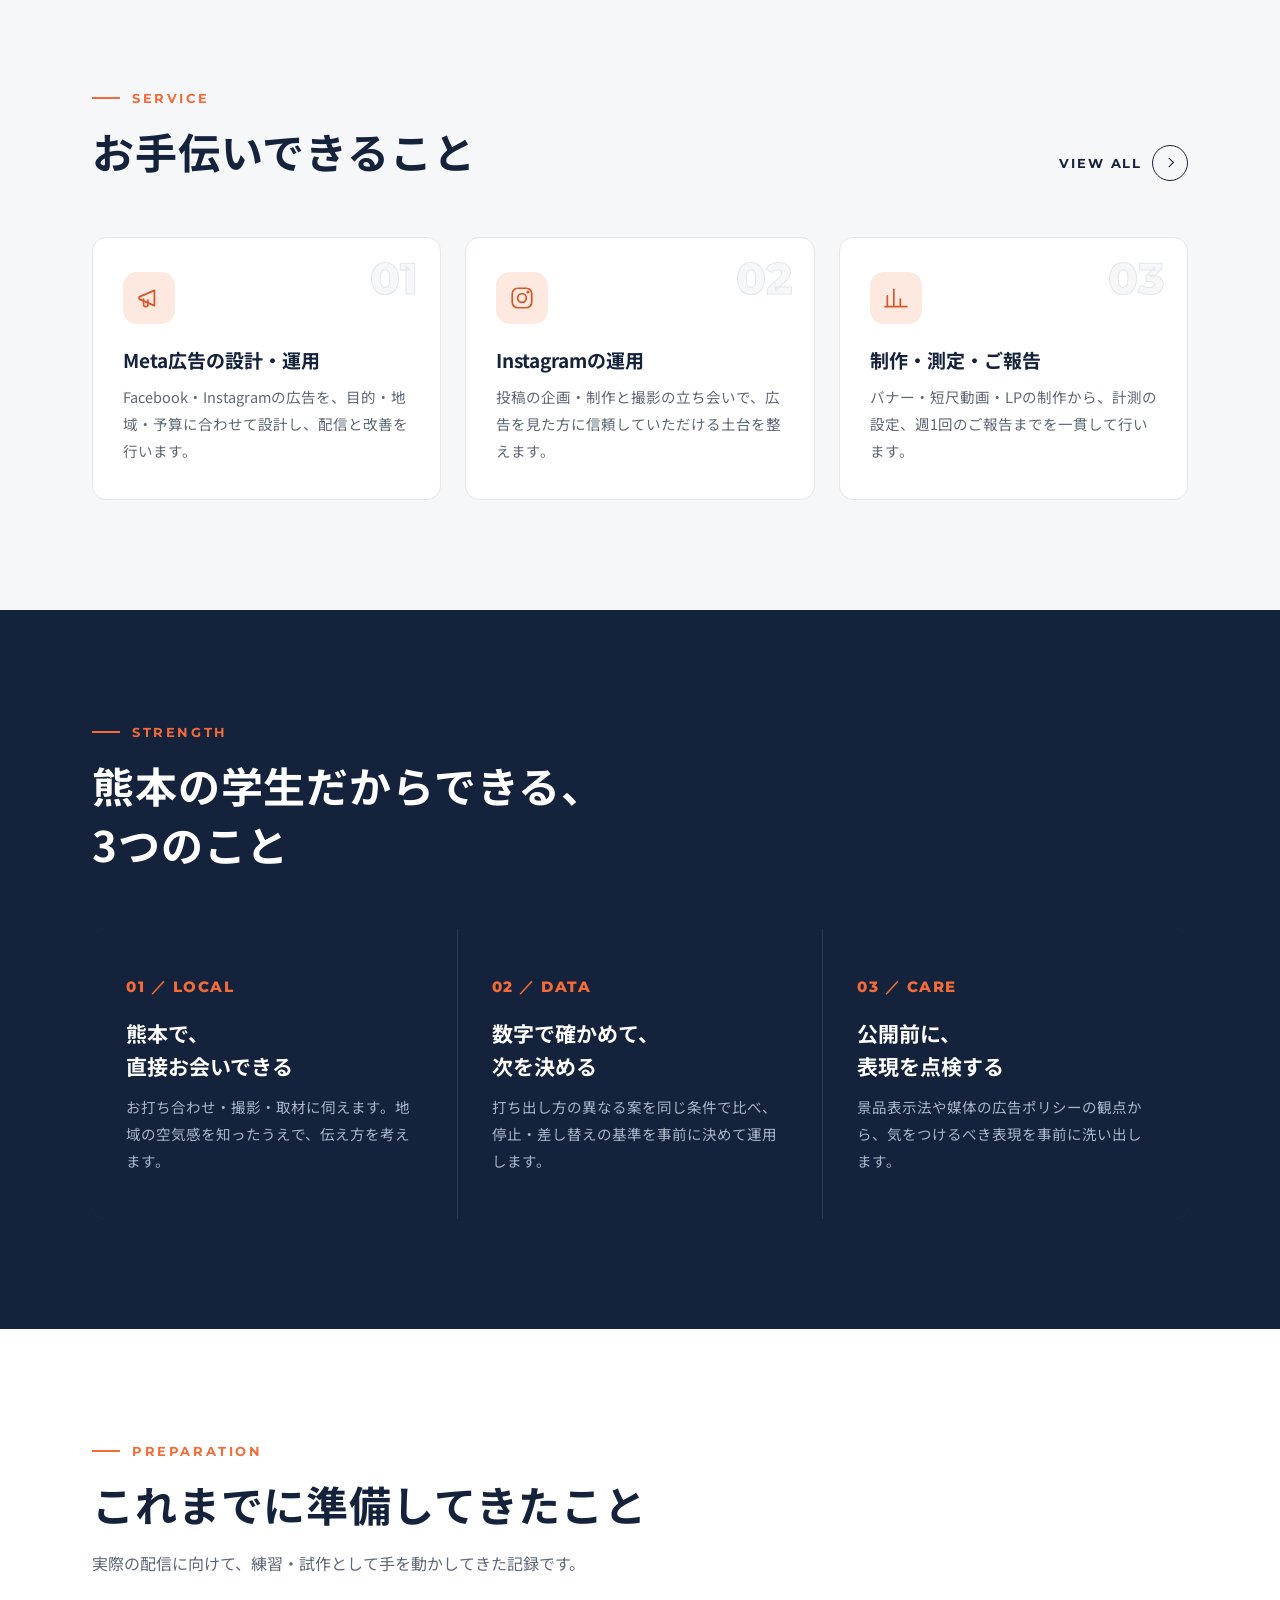
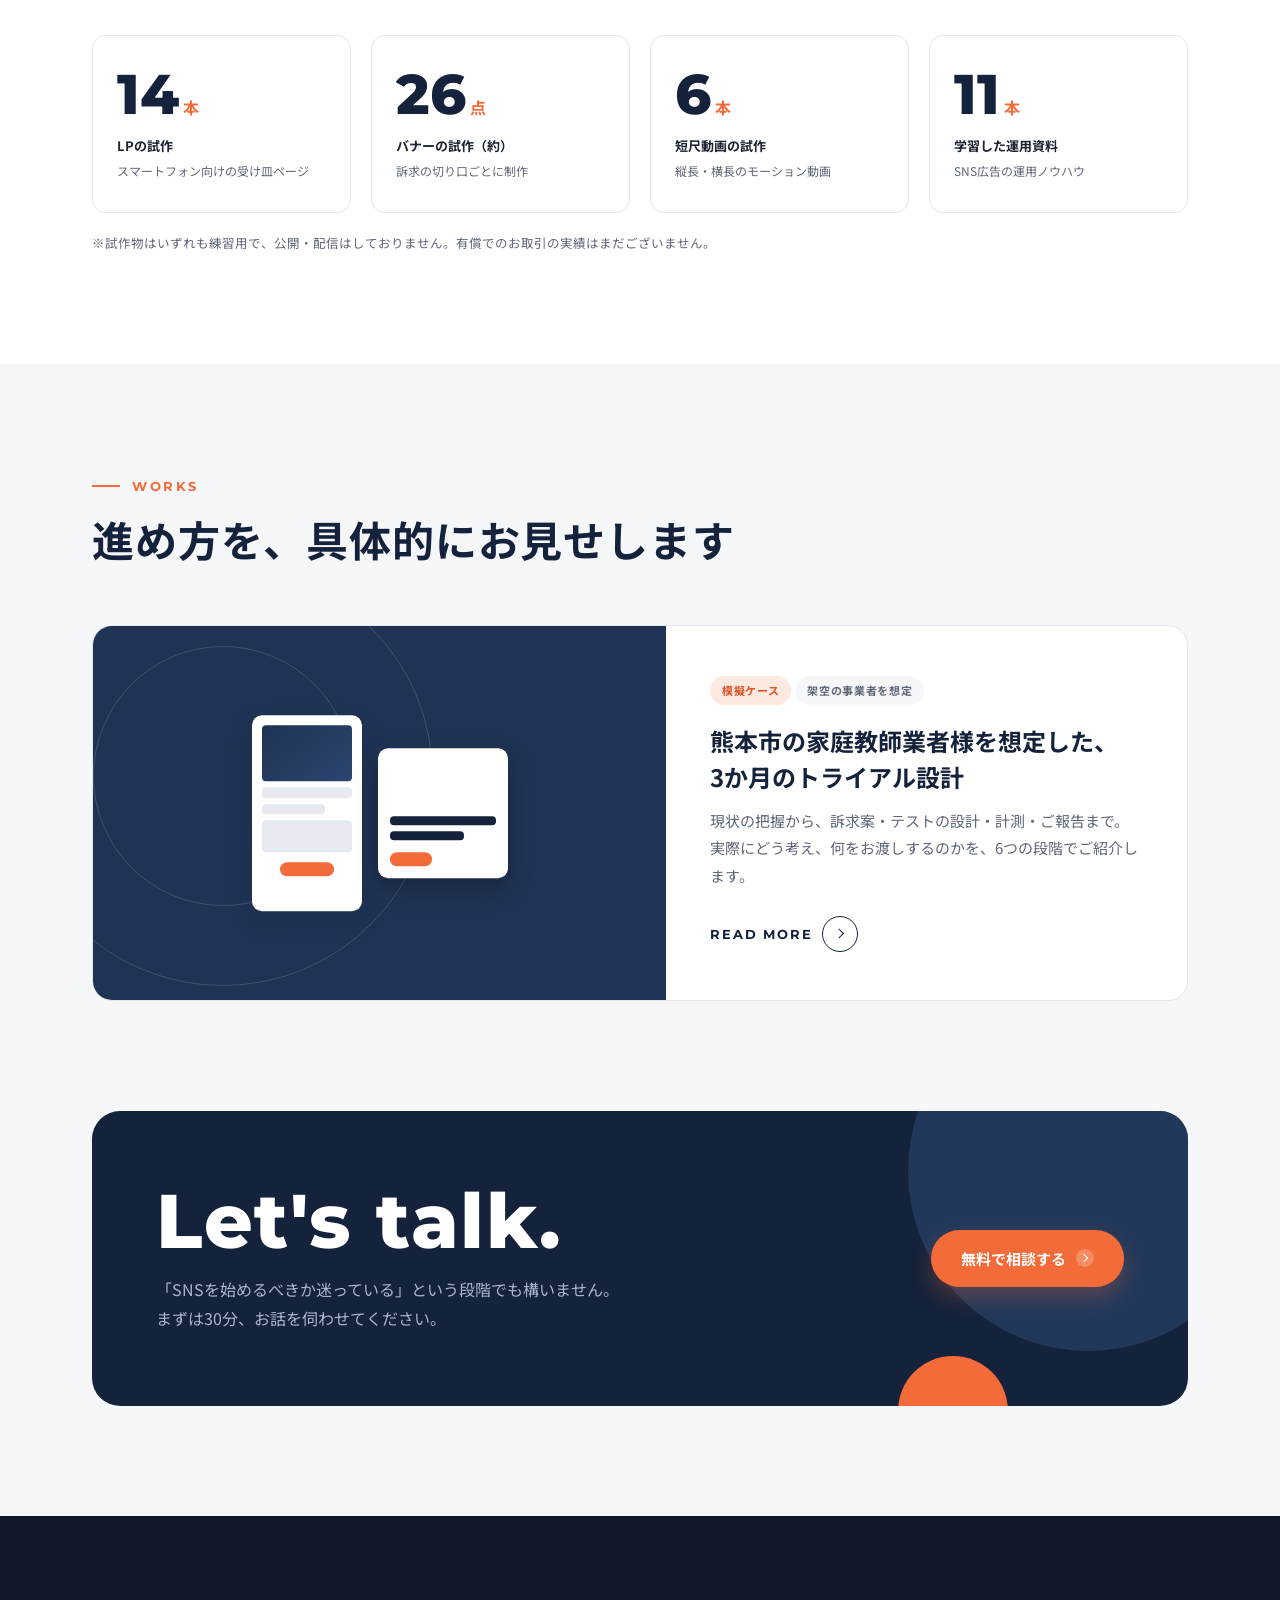
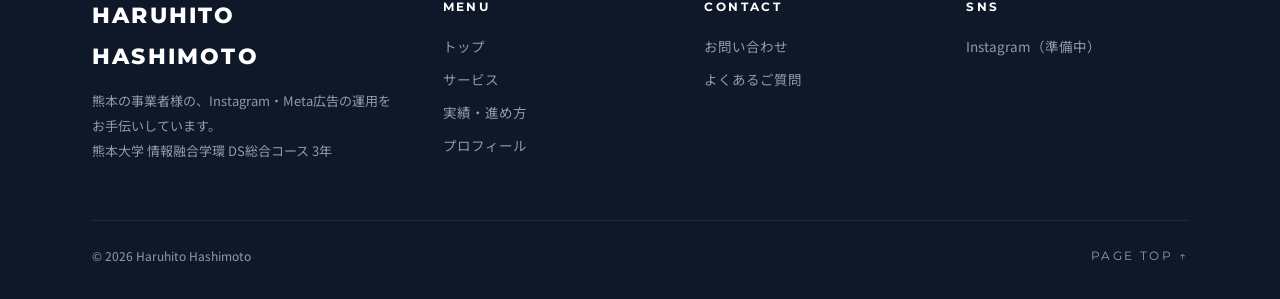
==== commit 7e3fc032: "ファーストビューの見出しを強化し、背景動画を見やすく、紹介動画の再生ボタンを追加 Co-Authored-By: Claude Opus 5.5 <noreply@anthropic.com>" ====
--- a/index.html
+++ b/index.html
@@ -14,31 +14,34 @@
 <div id="site-header"></div>
 
 <main>
-  <!-- ファーストビュー：薄くした動画を背景に、名前とページへのタグ -->
+  <!-- ファーストビュー：右側に動画が見える背景＋強い見出し＋再生ボタン -->
   <section class="fv-hero">
     <video class="fv-bgv" id="fv-reel" src="assets/reel.mp4" poster="assets/reel-poster.jpg" autoplay muted loop playsinline preload="metadata" aria-hidden="true"></video>
     <div class="fv-shade" aria-hidden="true"></div>
     <div class="wrap fv-hero-in">
-      <div class="fv-top rv">
-        <p class="fv-kicker en">SOCIAL MEDIA ADS OPERATOR</p>
-        <p class="fv-kicker en dim">BASED IN KUMAMOTO, JP</p>
+      <div class="fv-main">
+        <p class="fv-badge2 rv"><span>SNS広告運用代行</span><em class="en">INSTAGRAM × FACEBOOK ADS</em></p>
+        <h1 class="fv-head rv d1"><span class="ln"><b>SNS広告</b>の運用、</span><span class="ln">代行します。</span></h1>
+        <ul class="fv-chips rv d2" aria-label="対応内容">
+          <li>Instagram広告</li><li>Facebook広告</li><li>バナー・動画制作</li><li>効果測定</li><li>毎週のレポート</li>
+        </ul>
+        <p class="fv-who2 rv d2"><span class="en">HARUHITO HASHIMOTO</span>橋本 晴仁 ／ 熊本大学 DS総合コース 3年</p>
+        <div class="fv-btns rv d3">
+          <button type="button" class="btn btn-accent js-play"><span class="tri" aria-hidden="true"></span>紹介動画を見る（15秒）</button>
+          <a href="contact.html" class="btn btn-ghost-w">30分の無料相談<span class="arw"></span></a>
+        </div>
       </div>
-      <h1 class="fv-name en rv d1"><span>HARUHITO</span><span class="ol">HASHIMOTO<i>.</i></span></h1>
-      <div class="fv-grid rv d2">
-        <div class="fv-jp">
-          <p class="jp">SNS広告運用の　橋本 晴仁</p>
-          <p class="tag en">Instagram &amp; Facebook ads — planned, built,<br>tested and reported every week.</p>
-        </div>
-        <nav class="fv-index" aria-label="ページへのリンク">
-          <a href="service.html"><span class="no en">(01)</span><span class="en">SERVICE</span><small>サービス</small></a>
-          <a href="works.html"><span class="no en">(02)</span><span class="en">WORKS</span><small>実績・進め方</small></a>
-          <a href="about.html"><span class="no en">(03)</span><span class="en">ABOUT</span><small>プロフィール</small></a>
-          <a href="contact.html"><span class="no en">(04)</span><span class="en">CONTACT</span><small>お問い合わせ</small></a>
-        </nav>
-      </div>
-      <div class="fv-foot en rv d3"><span><i class="live"></i>OPEN FOR CONSULTATION — 30 MIN, FREE</span><span>SCROLL ↓</span></div>
+      <button type="button" class="fv-play js-play" aria-label="紹介動画を再生する（15秒・音あり）">
+        <span class="ring" aria-hidden="true"></span><span class="tri" aria-hidden="true"></span>
+        <span class="lab en">PLAY REEL<small>15s / SOUND ON</small></span>
+      </button>
     </div>
   </section>
+  <!-- 紹介動画を大きく再生する画面 -->
+  <dialog class="reel-modal" id="reel-modal" aria-label="紹介動画">
+    <button type="button" class="reel-close" id="reel-close" aria-label="閉じる">×</button>
+    <video id="reel-full" src="assets/reel.mp4" poster="assets/reel-poster.jpg" controls playsinline preload="none"></video>
+  </dialog>
 
   <!-- メッセージ -->
   <section class="sec white">
--- a/assets/style.css
+++ b/assets/style.css
@@ -89,41 +89,57 @@
 .fv-tags li{font-size:13px;font-weight:700;color:var(--navy);background:var(--white);border:1px solid var(--line);border-radius:999px;padding:5px 14px}
 .fv-tags li:nth-child(-n+2){border-color:var(--accent);color:var(--accent-d);background:var(--accent-soft)}
 .fv-big{position:absolute;right:32px;top:28px;font-family:var(--en);font-weight:800;font-size:clamp(56px,7vw,104px);line-height:.9;text-align:right;color:transparent;-webkit-text-stroke:1px rgba(255,255,255,.22);letter-spacing:.02em}
-/* ファーストビュー：薄くした動画の背景＋名前＋ページへのタグ */
-.fv-hero{position:relative;overflow:hidden;background:#0B0B0C;min-height:calc(100vh - 110px);display:flex;align-items:center;color:#fff}
-.fv-bgv{position:absolute;inset:-12px;width:calc(100% + 24px);height:calc(100% + 24px);object-fit:cover;opacity:.26;filter:blur(5px)}
-.fv-shade{position:absolute;inset:0;background:linear-gradient(90deg,rgba(11,11,12,.82) 0%,rgba(11,11,12,.5) 55%,rgba(11,11,12,.2) 100%)}
-.fv-hero-in{position:relative;z-index:1;width:100%;max-width:1320px;padding-top:56px;padding-bottom:40px;display:flex;flex-direction:column;min-height:calc(100vh - 110px)}
-.fv-top{display:flex;justify-content:space-between;gap:20px;border-bottom:1px solid rgba(255,255,255,.18);padding-bottom:16px}
-.fv-kicker{font-size:12px;font-weight:700;letter-spacing:.3em;color:#fff}
-.fv-kicker.dim{color:rgba(255,255,255,.55)}
-.fv-name{margin:auto 0 0;padding-top:48px;font-weight:800;text-transform:uppercase;line-height:.88;letter-spacing:-.035em;font-size:clamp(52px,12.5vw,168px)}
-.fv-name span{display:block}
-.fv-name .ol{color:#fff;font-weight:500}
-.fv-name .ol i{font-style:normal;color:var(--accent);-webkit-text-stroke:0}
-.fv-grid{display:grid;grid-template-columns:1fr auto;gap:40px;align-items:end;margin-top:40px}
-.fv-jp .jp{font-size:clamp(18px,1.9vw,24px);font-weight:900;letter-spacing:.12em}
-.fv-jp .tag{margin-top:12px;font-size:clamp(14px,1.3vw,17px);font-weight:500;line-height:1.6;color:rgba(255,255,255,.7)}
-.fv-index{display:grid;grid-template-columns:repeat(2,minmax(180px,1fr));border-top:1px solid rgba(255,255,255,.18)}
-.fv-index a{display:grid;grid-template-columns:auto 1fr;column-gap:12px;align-items:baseline;padding:14px 18px 14px 0;border-bottom:1px solid rgba(255,255,255,.18);transition:color .3s,padding .35s var(--ease)}
-.fv-index a .no{font-size:11px;color:var(--accent);grid-row:span 2}
-.fv-index a .en:not(.no){font-size:17px;font-weight:700;letter-spacing:.14em}
-.fv-index a small{grid-column:2;font-size:11px;color:rgba(255,255,255,.55)}
-.fv-index a:hover{color:var(--accent);padding-left:8px}
-.fv-foot{display:flex;justify-content:space-between;margin-top:36px;font-size:11px;font-weight:600;letter-spacing:.24em;color:rgba(255,255,255,.6)}
-.fv-foot .live{display:inline-block;width:7px;height:7px;border-radius:50%;background:#3ddc84;margin-right:10px;box-shadow:0 0 0 0 rgba(61,220,132,.6);animation:live 2s infinite}
-@keyframes live{70%{box-shadow:0 0 0 8px rgba(61,220,132,0)}100%{box-shadow:0 0 0 0 rgba(61,220,132,0)}}
-@media (max-width:860px){.fv-grid{grid-template-columns:1fr}.fv-index{grid-template-columns:1fr 1fr}}
+/* ファーストビュー：右側に動画が見える背景＋強い見出し＋再生ボタン */
+.fv-hero{position:relative;overflow:hidden;background:#0B0B0C;color:#fff}
+.fv-bgv{position:absolute;inset:0;width:100%;height:100%;object-fit:cover;opacity:.75}
+.fv-shade{position:absolute;inset:0;background:linear-gradient(90deg,rgba(11,11,12,.96) 0%,rgba(11,11,12,.9) 38%,rgba(11,11,12,.45) 68%,rgba(11,11,12,.2) 100%)}
+.fv-hero-in{position:relative;z-index:1;max-width:1320px;min-height:calc(100vh - 110px);display:grid;grid-template-columns:1fr auto;align-items:center;gap:40px;padding-top:56px;padding-bottom:56px}
+.fv-badge2{display:inline-flex;align-items:center;gap:14px;flex-wrap:wrap}
+.fv-badge2 span{background:var(--accent);color:#fff;font-weight:900;font-size:15px;letter-spacing:.1em;padding:7px 16px;border-radius:6px}
+.fv-badge2 em{font-style:normal;font-size:12px;font-weight:700;letter-spacing:.26em;color:rgba(255,255,255,.75)}
+.fv-head{margin:26px 0 0;font-weight:900;line-height:1.12;letter-spacing:.01em;font-size:clamp(46px,7.4vw,116px)}
+.fv-head .ln{display:block;white-space:nowrap}
+.fv-head b{color:var(--accent);font-weight:900;position:relative}
+.fv-chips{display:flex;flex-wrap:wrap;gap:10px;margin-top:30px}
+.fv-chips li{font-size:15px;font-weight:700;padding:8px 18px;border:1.5px solid rgba(255,255,255,.4);border-radius:999px;background:rgba(255,255,255,.06)}
+.fv-chips li:nth-child(-n+2){border-color:var(--accent);background:rgba(242,107,56,.16)}
+.fv-who2{margin-top:26px;font-size:14px;color:rgba(255,255,255,.75)}
+.fv-who2 .en{display:inline-block;font-weight:700;letter-spacing:.3em;color:#fff;margin-right:16px}
+.fv-btns{display:flex;flex-wrap:wrap;gap:14px;margin-top:34px}
+.fv-btns .tri,.fv-play .tri{display:inline-block;width:0;height:0;border-left:12px solid currentColor;border-top:7px solid transparent;border-bottom:7px solid transparent}
+.btn-ghost-w{border:1.5px solid rgba(255,255,255,.6);color:#fff;background:transparent}
+.btn-ghost-w .arw{background:rgba(255,255,255,.2)}
+.btn-ghost-w:hover{background:rgba(255,255,255,.1)}
+/* 右側の大きな再生ボタン */
+.fv-play{position:relative;width:200px;height:200px;border-radius:50%;border:none;background:rgba(255,255,255,.12);backdrop-filter:blur(6px);color:#fff;cursor:pointer;display:grid;place-items:center;transition:transform .35s var(--ease),background .3s}
+.fv-play:hover{transform:scale(1.06);background:var(--accent)}
+.fv-play .tri{border-left-width:34px;border-top-width:20px;border-bottom-width:20px;margin-left:10px}
+.fv-play .ring{position:absolute;inset:-14px;border-radius:50%;border:1.5px solid rgba(255,255,255,.45);animation:ringp 2.4s ease-out infinite}
+@keyframes ringp{0%{transform:scale(.9);opacity:1}100%{transform:scale(1.25);opacity:0}}
+.fv-play .lab{position:absolute;top:calc(100% + 26px);left:50%;transform:translateX(-50%);white-space:nowrap;font-size:13px;font-weight:700;letter-spacing:.3em;text-align:center}
+.fv-play .lab small{display:block;font-size:10px;letter-spacing:.24em;color:rgba(255,255,255,.6);margin-top:4px}
+/* 動画を大きく再生する画面 */
+.reel-modal{border:none;padding:0;background:transparent;width:min(1200px,92vw);max-width:none;overflow:visible}
+.reel-modal::backdrop{background:rgba(5,8,14,.88);backdrop-filter:blur(4px)}
+.reel-modal video{display:block;width:100%;aspect-ratio:16/9;background:#000;border-radius:12px}
+.reel-close{position:absolute;right:0;top:-52px;width:42px;height:42px;border-radius:50%;border:none;background:#fff;color:var(--navy);font-size:26px;line-height:1;cursor:pointer}
+@media (max-width:1000px){
+  .fv-hero-in{grid-template-columns:1fr;gap:56px}
+  .fv-play{width:130px;height:130px;justify-self:start;margin-bottom:40px}
+  .fv-play .tri{border-left-width:24px;border-top-width:14px;border-bottom-width:14px}
+  .fv-play .lab{left:calc(100% + 24px);top:50%;transform:translateY(-50%);text-align:left}
+  .fv-shade{background:linear-gradient(180deg,rgba(11,11,12,.92) 0%,rgba(11,11,12,.85) 60%,rgba(11,11,12,.5) 100%)}
+}
 @media (max-width:640px){
-  .fv-hero{min-height:0}
-  .fv-hero-in{min-height:calc(100svh - 120px);padding-top:64px;padding-bottom:28px}
-  .fv-top{flex-direction:column;gap:4px}
-  .fv-kicker{font-size:10px;letter-spacing:.22em}
-  .fv-name{font-size:13.2vw}
-  .fv-index{grid-template-columns:1fr 1fr}
-  .fv-index a{padding:12px 8px 12px 0}
-  .fv-index a .en:not(.no){font-size:14px}
-  .fv-foot{flex-direction:column;gap:6px;font-size:10px}
+  .fv-hero .fv-hero-in{min-height:0;padding:64px 16px 48px}
+  .fv-play{display:none}
+  .fv-badge2 span{font-size:13px}
+  .fv-head{font-size:11.2vw}
+  .fv-chips li{font-size:12.5px;padding:6px 12px}
+  .fv-who2 .en{display:block;margin:0 0 4px;font-size:12px}
+  .fv-btns .btn{width:100%;justify-content:center}
+  .fv-play{width:96px;height:96px;margin-bottom:24px}
+  .reel-close{top:-50px}
 }
 /* ファーストビュー：動画のみ（画面の幅いっぱい・16:9。画面が低いときは高さに合わせて左右に黒い余白） */
 .fv-movie{position:relative;background:#0B0B0C;display:flex;justify-content:center}
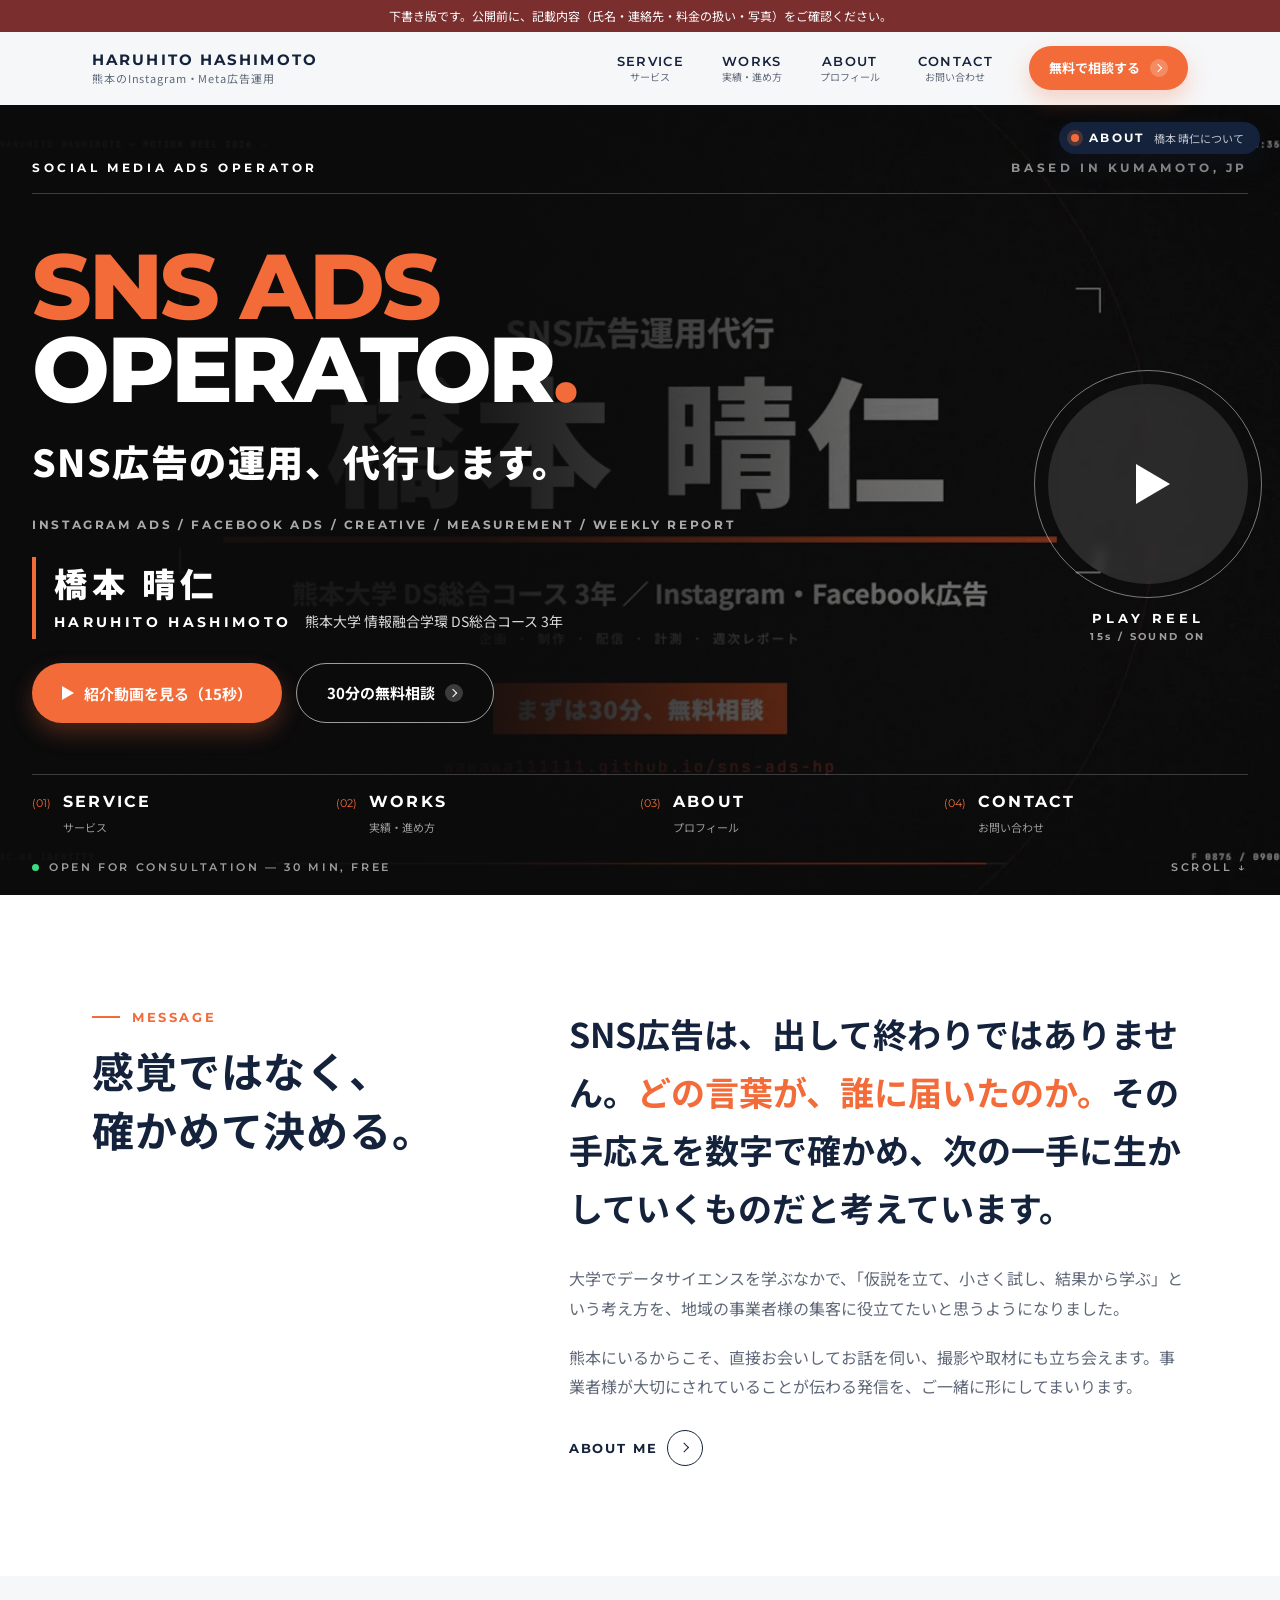
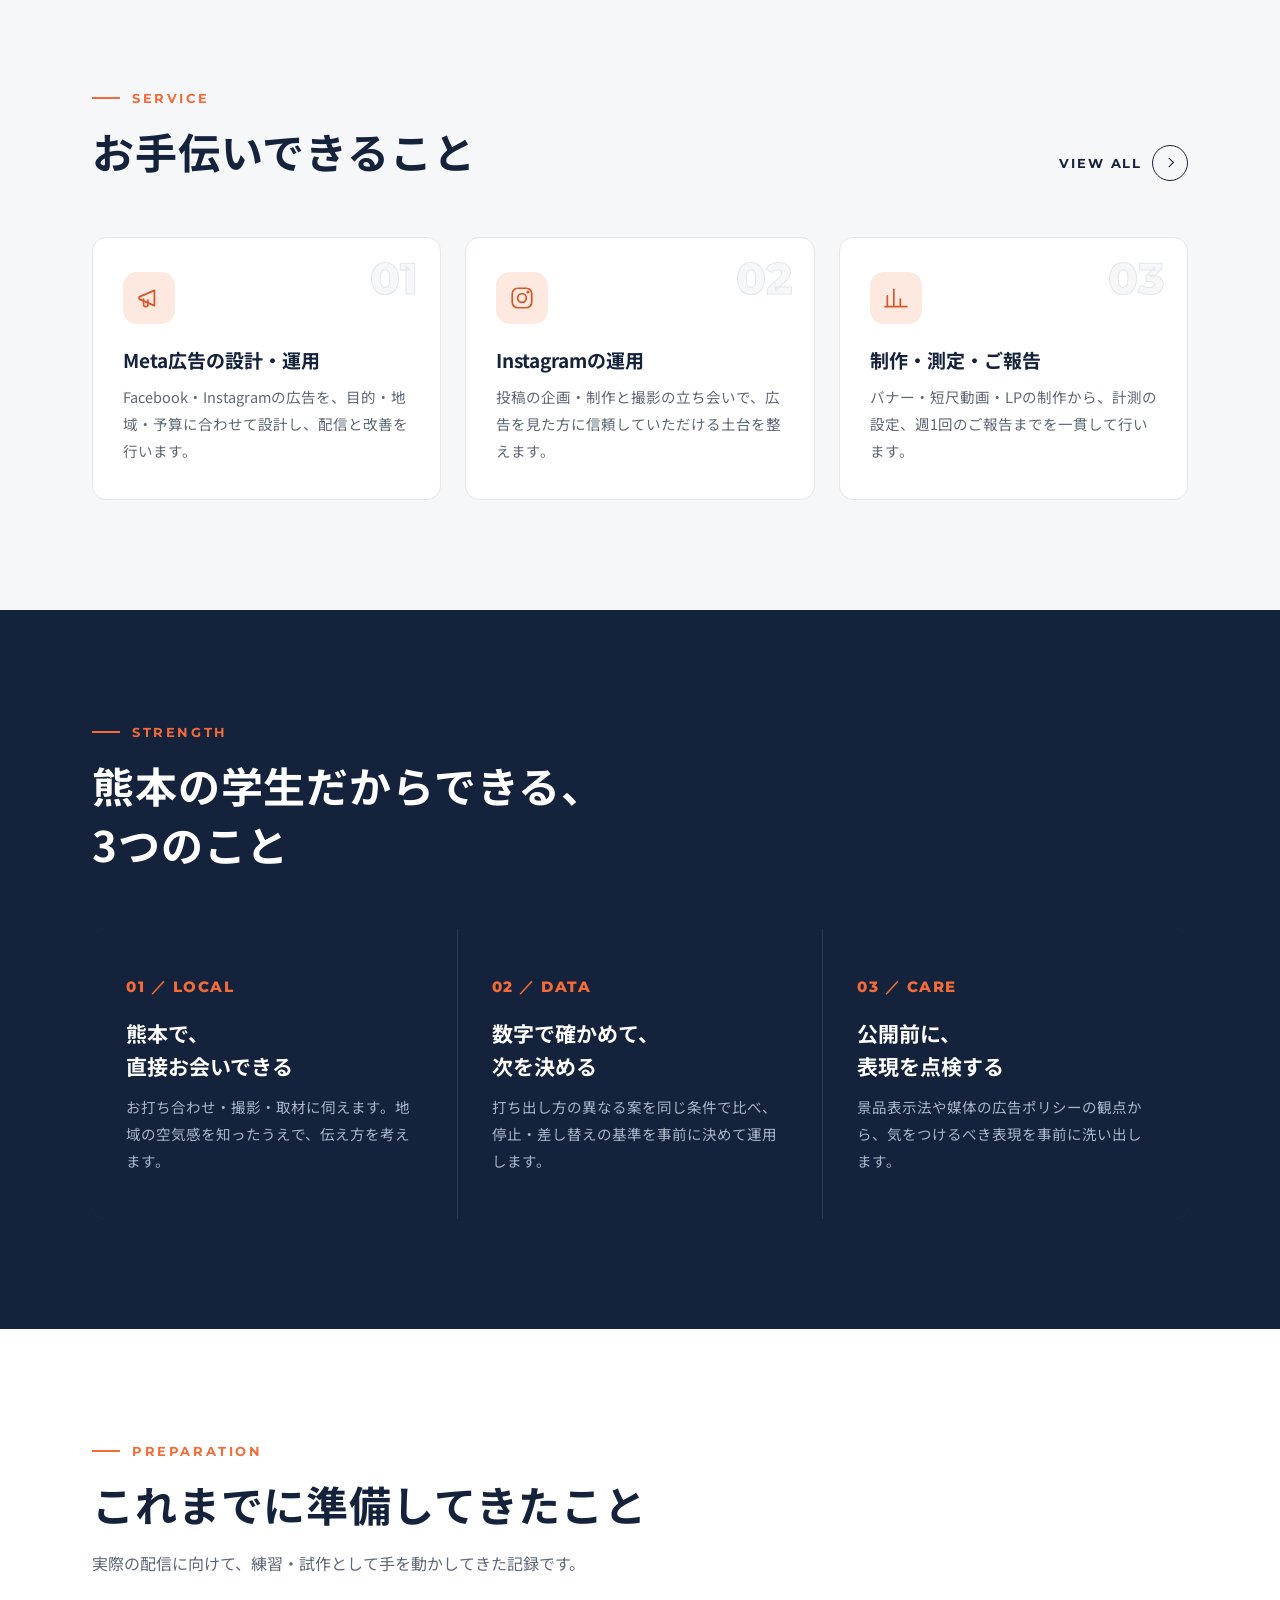
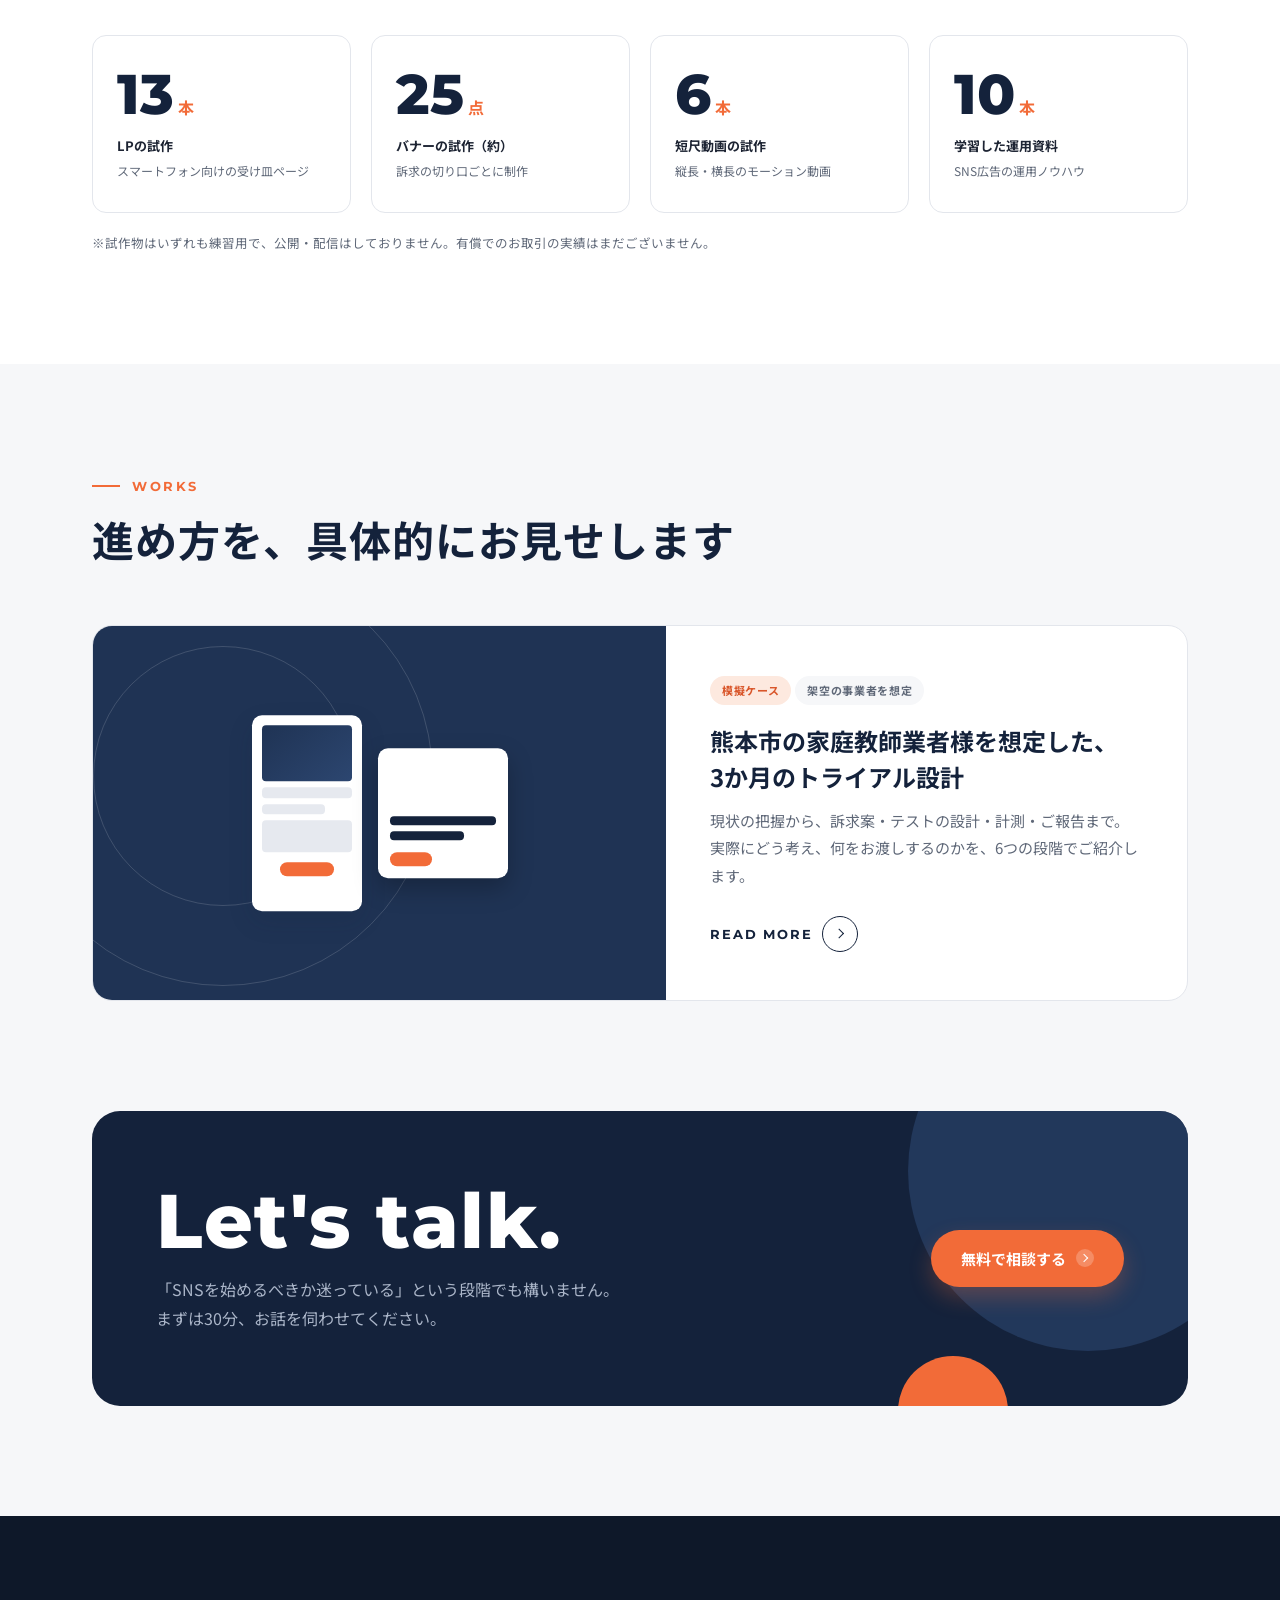
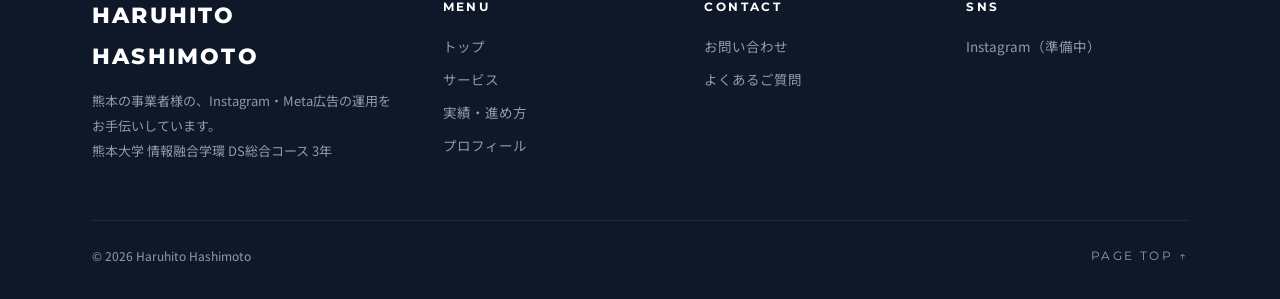
==== commit 746cabcf: "ファーストビューを海外風に戻しつつ打ち出しを強化、名前を見やすく Co-Authored-By: Claude Opus 5.5 <noreply@anthropic.com>" ====
--- a/index.html
+++ b/index.html
@@ -19,22 +19,38 @@
     <video class="fv-bgv" id="fv-reel" src="assets/reel.mp4" poster="assets/reel-poster.jpg" autoplay muted loop playsinline preload="metadata" aria-hidden="true"></video>
     <div class="fv-shade" aria-hidden="true"></div>
     <div class="wrap fv-hero-in">
-      <div class="fv-main">
-        <p class="fv-badge2 rv"><span>SNS広告運用代行</span><em class="en">INSTAGRAM × FACEBOOK ADS</em></p>
-        <h1 class="fv-head rv d1"><span class="ln"><b>SNS広告</b>の運用、</span><span class="ln">代行します。</span></h1>
-        <ul class="fv-chips rv d2" aria-label="対応内容">
-          <li>Instagram広告</li><li>Facebook広告</li><li>バナー・動画制作</li><li>効果測定</li><li>毎週のレポート</li>
-        </ul>
-        <p class="fv-who2 rv d2"><span class="en">HARUHITO HASHIMOTO</span>橋本 晴仁 ／ 熊本大学 DS総合コース 3年</p>
-        <div class="fv-btns rv d3">
-          <button type="button" class="btn btn-accent js-play"><span class="tri" aria-hidden="true"></span>紹介動画を見る（15秒）</button>
-          <a href="contact.html" class="btn btn-ghost-w">30分の無料相談<span class="arw"></span></a>
+      <div class="fv-top rv">
+        <p class="fv-kicker en">SOCIAL MEDIA ADS OPERATOR</p>
+        <p class="fv-kicker en dim">BASED IN KUMAMOTO, JP</p>
+      </div>
+      <div class="fv-body">
+        <div class="fv-main">
+          <h1 class="fv-h rv d1">
+            <span class="en big"><span class="o">SNS ADS</span><span>OPERATOR<i>.</i></span></span>
+            <span class="jp">SNS広告の運用、代行します。</span>
+          </h1>
+          <p class="fv-svc en rv d2">INSTAGRAM ADS / FACEBOOK ADS / CREATIVE / MEASUREMENT / WEEKLY REPORT</p>
+          <div class="fv-id rv d2">
+            <p class="nm">橋本 晴仁</p>
+            <p class="meta"><span class="en">HARUHITO HASHIMOTO</span>熊本大学 情報融合学環 DS総合コース 3年</p>
+          </div>
+          <div class="fv-btns rv d3">
+            <button type="button" class="btn btn-accent js-play"><span class="tri" aria-hidden="true"></span>紹介動画を見る（15秒）</button>
+            <a href="contact.html" class="btn btn-ghost-w">30分の無料相談<span class="arw"></span></a>
+          </div>
         </div>
+        <button type="button" class="fv-play js-play" aria-label="紹介動画を再生する（15秒・音あり）">
+          <span class="ring" aria-hidden="true"></span><span class="tri" aria-hidden="true"></span>
+          <span class="lab en">PLAY REEL<small>15s / SOUND ON</small></span>
+        </button>
       </div>
-      <button type="button" class="fv-play js-play" aria-label="紹介動画を再生する（15秒・音あり）">
-        <span class="ring" aria-hidden="true"></span><span class="tri" aria-hidden="true"></span>
-        <span class="lab en">PLAY REEL<small>15s / SOUND ON</small></span>
-      </button>
+      <nav class="fv-index rv d3" aria-label="ページへのリンク">
+        <a href="service.html"><span class="no en">(01)</span><span class="en">SERVICE</span><small>サービス</small></a>
+        <a href="works.html"><span class="no en">(02)</span><span class="en">WORKS</span><small>実績・進め方</small></a>
+        <a href="about.html"><span class="no en">(03)</span><span class="en">ABOUT</span><small>プロフィール</small></a>
+        <a href="contact.html"><span class="no en">(04)</span><span class="en">CONTACT</span><small>お問い合わせ</small></a>
+      </nav>
+      <div class="fv-foot en"><span><i class="live"></i>OPEN FOR CONSULTATION — 30 MIN, FREE</span><span>SCROLL ↓</span></div>
     </div>
   </section>
   <!-- 紹介動画を大きく再生する画面 -->
--- a/assets/style.css
+++ b/assets/style.css
@@ -93,23 +93,36 @@
 .fv-hero{position:relative;overflow:hidden;background:#0B0B0C;color:#fff}
 .fv-bgv{position:absolute;inset:0;width:100%;height:100%;object-fit:cover;opacity:.75}
 .fv-shade{position:absolute;inset:0;background:linear-gradient(90deg,rgba(11,11,12,.96) 0%,rgba(11,11,12,.9) 38%,rgba(11,11,12,.45) 68%,rgba(11,11,12,.2) 100%)}
-.fv-hero-in{position:relative;z-index:1;max-width:1320px;min-height:calc(100vh - 110px);display:grid;grid-template-columns:1fr auto;align-items:center;gap:40px;padding-top:56px;padding-bottom:56px}
-.fv-badge2{display:inline-flex;align-items:center;gap:14px;flex-wrap:wrap}
-.fv-badge2 span{background:var(--accent);color:#fff;font-weight:900;font-size:15px;letter-spacing:.1em;padding:7px 16px;border-radius:6px}
-.fv-badge2 em{font-style:normal;font-size:12px;font-weight:700;letter-spacing:.26em;color:rgba(255,255,255,.75)}
-.fv-head{margin:26px 0 0;font-weight:900;line-height:1.12;letter-spacing:.01em;font-size:clamp(46px,7.4vw,116px)}
-.fv-head .ln{display:block;white-space:nowrap}
-.fv-head b{color:var(--accent);font-weight:900;position:relative}
-.fv-chips{display:flex;flex-wrap:wrap;gap:10px;margin-top:30px}
-.fv-chips li{font-size:15px;font-weight:700;padding:8px 18px;border:1.5px solid rgba(255,255,255,.4);border-radius:999px;background:rgba(255,255,255,.06)}
-.fv-chips li:nth-child(-n+2){border-color:var(--accent);background:rgba(242,107,56,.16)}
-.fv-who2{margin-top:26px;font-size:14px;color:rgba(255,255,255,.75)}
-.fv-who2 .en{display:inline-block;font-weight:700;letter-spacing:.3em;color:#fff;margin-right:16px}
-.fv-btns{display:flex;flex-wrap:wrap;gap:14px;margin-top:34px}
+.fv-hero-in{position:relative;z-index:1;max-width:1320px;min-height:calc(100vh - 110px);display:flex;flex-direction:column;padding-top:52px;padding-bottom:18px}
+.fv-top{display:flex;justify-content:space-between;gap:20px;border-bottom:1px solid rgba(255,255,255,.2);padding-bottom:14px}
+.fv-kicker{font-size:12px;font-weight:700;letter-spacing:.3em;color:#fff}
+.fv-kicker.dim{color:rgba(255,255,255,.55)}
+.fv-body{flex:1;display:grid;grid-template-columns:1fr auto;align-items:center;gap:40px;padding:12px 0}
+.fv-h{margin:0}
+.fv-h .big{display:block;font-weight:800;text-transform:uppercase;line-height:.9;letter-spacing:-.035em;font-size:clamp(56px,7.2vw,108px)}
+.fv-h .big > span{display:block}
+.fv-h .big .o{color:var(--accent)}
+.fv-h .big i{font-style:normal;color:var(--accent)}
+.fv-h .jp{display:block;margin-top:16px;font-size:clamp(24px,2.9vw,42px);font-weight:900;letter-spacing:.04em}
+.fv-svc{margin-top:18px;font-size:12px;font-weight:700;letter-spacing:.22em;color:rgba(255,255,255,.65);line-height:1.8}
+.fv-id{margin-top:22px;padding:4px 0 4px 18px;border-left:4px solid var(--accent)}
+.fv-id .nm{font-size:clamp(26px,2.6vw,36px);font-weight:900;letter-spacing:.14em;line-height:1.3;color:#fff}
+.fv-id .meta{margin-top:4px;font-size:14px;color:rgba(255,255,255,.85)}
+.fv-id .meta .en{font-weight:700;letter-spacing:.24em;margin-right:14px;color:#fff}
+.fv-btns{display:flex;flex-wrap:wrap;gap:14px;margin-top:24px}
 .fv-btns .tri,.fv-play .tri{display:inline-block;width:0;height:0;border-left:12px solid currentColor;border-top:7px solid transparent;border-bottom:7px solid transparent}
 .btn-ghost-w{border:1.5px solid rgba(255,255,255,.6);color:#fff;background:transparent}
 .btn-ghost-w .arw{background:rgba(255,255,255,.2)}
 .btn-ghost-w:hover{background:rgba(255,255,255,.1)}
+.fv-index{display:grid;grid-template-columns:repeat(4,1fr);border-top:1px solid rgba(255,255,255,.2)}
+.fv-index a{display:grid;grid-template-columns:auto 1fr;column-gap:12px;align-items:baseline;padding:12px 18px 10px 0;transition:color .3s,padding .35s var(--ease)}
+.fv-index a .no{font-size:11px;color:var(--accent);grid-row:span 2}
+.fv-index a .en:not(.no){font-size:16px;font-weight:700;letter-spacing:.14em}
+.fv-index a small{grid-column:2;font-size:11px;color:rgba(255,255,255,.6)}
+.fv-index a:hover{color:var(--accent);padding-left:8px}
+.fv-foot{display:flex;justify-content:space-between;margin-top:10px;font-size:11px;font-weight:600;letter-spacing:.24em;color:rgba(255,255,255,.6)}
+.fv-foot .live{display:inline-block;width:7px;height:7px;border-radius:50%;background:#3ddc84;margin-right:10px;animation:live 2s infinite}
+@keyframes live{70%{box-shadow:0 0 0 8px rgba(61,220,132,0)}0%{box-shadow:0 0 0 0 rgba(61,220,132,.6)}100%{box-shadow:0 0 0 0 rgba(61,220,132,0)}}
 /* 右側の大きな再生ボタン */
 .fv-play{position:relative;width:200px;height:200px;border-radius:50%;border:none;background:rgba(255,255,255,.12);backdrop-filter:blur(6px);color:#fff;cursor:pointer;display:grid;place-items:center;transition:transform .35s var(--ease),background .3s}
 .fv-play:hover{transform:scale(1.06);background:var(--accent)}
@@ -124,21 +137,27 @@
 .reel-modal video{display:block;width:100%;aspect-ratio:16/9;background:#000;border-radius:12px}
 .reel-close{position:absolute;right:0;top:-52px;width:42px;height:42px;border-radius:50%;border:none;background:#fff;color:var(--navy);font-size:26px;line-height:1;cursor:pointer}
 @media (max-width:1000px){
-  .fv-hero-in{grid-template-columns:1fr;gap:56px}
-  .fv-play{width:130px;height:130px;justify-self:start;margin-bottom:40px}
-  .fv-play .tri{border-left-width:24px;border-top-width:14px;border-bottom-width:14px}
+  .fv-body{grid-template-columns:1fr}
+  .fv-play{width:120px;height:120px;justify-self:start;margin-bottom:36px}
+  .fv-play .tri{border-left-width:22px;border-top-width:13px;border-bottom-width:13px}
   .fv-play .lab{left:calc(100% + 24px);top:50%;transform:translateY(-50%);text-align:left}
-  .fv-shade{background:linear-gradient(180deg,rgba(11,11,12,.92) 0%,rgba(11,11,12,.85) 60%,rgba(11,11,12,.5) 100%)}
+  .fv-shade{background:linear-gradient(180deg,rgba(11,11,12,.9) 0%,rgba(11,11,12,.85) 60%,rgba(11,11,12,.6) 100%)}
+  .fv-index{grid-template-columns:1fr 1fr}
 }
 @media (max-width:640px){
-  .fv-hero .fv-hero-in{min-height:0;padding:64px 16px 48px}
+  .fv-hero .fv-hero-in{min-height:0;padding:64px 16px 28px}
+  .fv-top{flex-direction:column;gap:4px}
+  .fv-kicker{font-size:10px;letter-spacing:.22em}
+  .fv-body{padding:28px 0}
+  .fv-h .big{font-size:15vw}
+  .fv-h .jp{font-size:5.6vw;white-space:nowrap;letter-spacing:.02em}
+  .fv-svc{font-size:10px;letter-spacing:.16em}
+  .fv-id .meta .en{display:block;margin:0 0 2px;font-size:12px}
+  .fv-btns .btn{width:100%;justify-content:center}
   .fv-play{display:none}
-  .fv-badge2 span{font-size:13px}
-  .fv-head{font-size:11.2vw}
-  .fv-chips li{font-size:12.5px;padding:6px 12px}
-  .fv-who2 .en{display:block;margin:0 0 4px;font-size:12px}
-  .fv-btns .btn{width:100%;justify-content:center}
-  .fv-play{width:96px;height:96px;margin-bottom:24px}
+  .fv-index a{padding:12px 8px 12px 0}
+  .fv-index a .en:not(.no){font-size:14px}
+  .fv-foot{flex-direction:column;gap:6px;font-size:10px}
   .reel-close{top:-50px}
 }
 /* ファーストビュー：動画のみ（画面の幅いっぱい・16:9。画面が低いときは高さに合わせて左右に黒い余白） */
